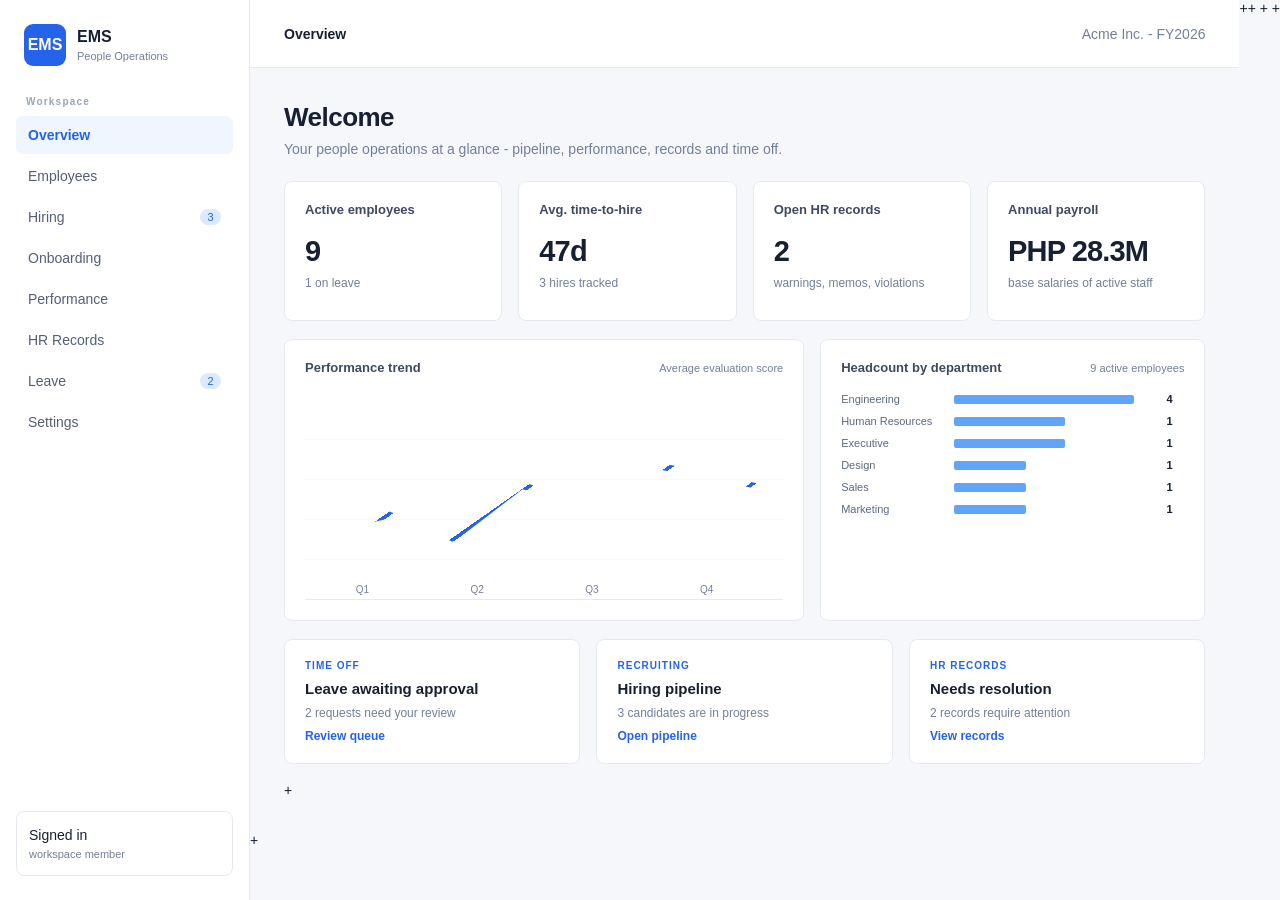
==== overview.html @ 2ca2470f "1ST COMMIT" ====
<!DOCTYPE html>
<html lang="en">
<head>
    <meta charset="UTF-8">
    <meta name="viewport" content="width=device-width, initial-scale=1.0">
    <meta http-equiv="refresh" content="0; url=overview.php">
    <title>Overview - EMS</title>
    <link rel="stylesheet" href="styles.css">
</head>
<body>
    <aside class="sidebar">
        <div class="logo"><span class="logo-icon">EMS</span><span><strong>EMS</strong><small>People Operations</small></span></div>
        <div class="sidebar-category">Workspace</div>
        <nav class="sidebar-menu" aria-label="Workspace navigation">
            <button class="nav-link active" data-view="overview">Overview</button>
            <button class="nav-link" data-view="employees">Employees</button>
            <button class="nav-link" data-view="hiring">Hiring <span class="badge">3</span></button>
            <button class="nav-link" data-view="onboarding">Onboarding</button>
            <button class="nav-link" data-view="performance">Performance</button>
            <button class="nav-link" data-view="records">HR Records</button>
            <button class="nav-link" data-view="leave">Leave <span class="badge">2</span></button>
            <button class="nav-link" data-view="settings">Settings</button>
        </nav>
        <div class="user-profile">Signed in<br><span>workspace member</span></div>
    </aside>

    <main class="main-content">
        <header class="header"><strong id="header-title">Overview</strong><span>Acme Inc. - FY2026</span></header>
        <div class="container">
            <section class="view active" id="view-overview" data-title="Overview">
                <div class="page-title"><div><h1>Welcome</h1><p class="page-subtitle">Your people operations at a glance - pipeline, performance, records and time off.</p></div></div>
                <div class="grid grid-4">
                    <div class="card stat-card"><div class="card-header">Active employees</div><strong class="stat-value">9</strong><span class="stat-desc">1 on leave</span></div>
                    <div class="card stat-card"><div class="card-header">Avg. time-to-hire</div><strong class="stat-value">47d</strong><span class="stat-desc">3 hires tracked</span></div>
                    <div class="card stat-card"><div class="card-header">Open HR records</div><strong class="stat-value">2</strong><span class="stat-desc">warnings, memos, violations</span></div>
                    <div class="card stat-card"><div class="card-header">Annual payroll</div><strong class="stat-value">PHP 28.3M</strong><span class="stat-desc">base salaries of active staff</span></div>
                </div>
                <div class="grid grid-2">
                    <div class="card"><div class="card-header">Performance trend <span class="muted">Average evaluation score</span></div><div class="line-chart" aria-label="Performance trend chart"><span class="chart-line"></span><i>Q1</i><i>Q2</i><i>Q3</i><i>Q4</i></div></div>
                    <div class="card"><div class="card-header">Headcount by department <span class="muted">9 active employees</span></div><div class="bars"><div><span>Engineering</span><b style="width:88%"></b><em>4</em></div><div><span>Human Resources</span><b style="width:54%"></b><em>1</em></div><div><span>Executive</span><b style="width:54%"></b><em>1</em></div><div><span>Design</span><b style="width:35%"></b><em>1</em></div><div><span>Sales</span><b style="width:35%"></b><em>1</em></div><div><span>Marketing</span><b style="width:35%"></b><em>1</em></div></div></div>
                </div>
                <div class="grid grid-3"><div class="card action-card"><span class="eyebrow">TIME OFF</span><strong>Leave awaiting approval</strong><span class="stat-desc">2 requests need your review</span><button class="text-button" data-view-target="leave">Review queue</button></div><div class="card action-card"><span class="eyebrow">RECRUITING</span><strong>Hiring pipeline</strong><span class="stat-desc">3 candidates are in progress</span><button class="text-button" data-view-target="hiring">Open pipeline</button></div><div class="card action-card"><span class="eyebrow">HR RECORDS</span><strong>Needs resolution</strong><span class="stat-desc">2 records require attention</span><button class="text-button" data-view-target="records">View records</button></div></div>
            </section>

            <section class="view" id="view-employees" data-title="Employees"><div class="page-title"><div><h1>Employees</h1><p class="page-subtitle">The full directory - profiles, roles, salaries and status.</p></div><button class="btn-primary" data-toast="Employee form opened">+ Add employee</button></div><div class="card table-card"><table><thead><tr><th>Employee</th><th>Role</th><th>Status</th><th>Base salary</th><th>Hired</th></tr></thead><tbody><tr><td><strong>Amara Chen</strong><small>amara.chen@acme.co</small></td><td>Chief Executive Officer<small>Executive</small></td><td><span class="status active-status">Active</span></td><td>PHP 8,400,000</td><td>Jan 14, 2019</td></tr><tr><td><strong>Devon Park</strong><small>devon.park@acme.co</small></td><td>Engineering Manager<small>Engineering</small></td><td><span class="status active-status">Active</span></td><td>PHP 4,800,000</td><td>Mar 2, 2020</td></tr><tr><td><strong>Liam Fitzgerald</strong><small>liam@acme.co</small></td><td>Software Engineer<small>Engineering</small></td><td><span class="status probation-status">Probation</span></td><td>PHP 2,400,000</td><td>Nov 4, 2024</td></tr></tbody></table></div></section>

            <section class="view" id="view-hiring" data-title="Hiring"><div class="page-title"><div><h1>Hiring</h1><p class="page-subtitle">Applicant tracking with a live pipeline.</p></div><button class="btn-primary" data-toast="Candidate form opened">+ Add candidate</button></div><div class="grid grid-3"><div class="card stat-card"><div class="card-header">Avg. time-to-hire</div><strong class="stat-value">47 days</strong><span class="stat-desc">3 completed hires</span></div><div class="card stat-card"><div class="card-header">Fastest hire</div><strong class="stat-value">42 days</strong><span class="stat-desc">application to hire date</span></div><div class="card stat-card"><div class="card-header">In pipeline</div><strong class="stat-value">3</strong><span class="stat-desc">actively being processed</span></div></div><div class="pipeline grid grid-4"><div class="stage"><div class="card-header">APPLIED <span>0</span></div><p class="empty">No candidates</p></div><div class="stage"><div class="card-header">SCREENING <span>1</span></div><div class="candidate"><strong>Marcus Webb</strong><small>Software Engineer</small><div><button class="small-button">Back</button><button class="small-button">Advance</button></div></div></div><div class="stage"><div class="card-header">INTERVIEWING <span>1</span></div><div class="candidate"><strong>Elena Marquez</strong><small>Product Designer</small><div><button class="small-button">Back</button><button class="small-button">Advance</button></div></div></div><div class="stage"><div class="card-header">OFFER <span>1</span></div><div class="candidate"><strong>Aisha Bello</strong><small>Marketing Lead</small><div><button class="small-button">Back</button><button class="small-button">Advance</button></div></div></div></div><div class="card table-card"><div class="card-header">Basic hiring tracker</div><table><thead><tr><th>Candidate</th><th>Role</th><th>Applied</th><th>Hired</th><th>Time to hire</th></tr></thead><tbody><tr><td>Grace Lin</td><td>Senior Software Engineer</td><td>Apr 20, 2026</td><td>Jun 1, 2026</td><td>42 days</td></tr></tbody></table></div></section>

            <section class="view" id="view-onboarding" data-title="Onboarding"><div class="page-title"><div><h1>Onboarding</h1><p class="page-subtitle">Every new hire gets a clear, trackable checklist.</p></div><button class="btn-primary" data-toast="Onboarding form opened">New onboarding</button></div><div class="grid grid-2"><div class="card onboarding-card"><div class="onboarding-top"><div><h2>Liam Fitzgerald</h2><span class="stat-desc">Started Nov 4, 2024 - Buddy: Yuki Tanaka</span></div><strong>62%<small>8/13 done</small></strong></div><div class="progress"><span style="width:62%"></span></div><div class="check-grid"><div><b>Orientation</b><label><input type="checkbox" checked> Day one orientation</label><label><input type="checkbox" checked> Meet the team</label></div><div><b>Requirements</b><label><input type="checkbox" checked> Signed contract</label><label><input type="checkbox"> Equipment issued</label></div><div><b>Training</b><label><input type="checkbox" checked> Security training</label><label><input type="checkbox"> Product training</label></div><div><b>Policies</b><label><input type="checkbox" checked> Handbook reviewed</label><label><input type="checkbox"> Code of conduct</label></div></div></div><div class="card onboarding-card"><div class="onboarding-top"><div><h2>Yuki Tanaka</h2><span class="stat-desc">Started Oct 21, 2024 - Buddy: Devon Park</span></div><strong>100%<small>13/13 done</small></strong></div><div class="progress"><span style="width:100%"></span></div><div class="check-grid"><div><b>Orientation</b><label><input type="checkbox" checked> Orientation complete</label><label><input type="checkbox" checked> Meet the team</label></div><div><b>Requirements</b><label><input type="checkbox" checked> Signed contract</label><label><input type="checkbox" checked> Equipment issued</label></div><div><b>Training</b><label><input type="checkbox" checked> Security training</label><label><input type="checkbox" checked> Product training</label></div><div><b>Policies</b><label><input type="checkbox" checked> Handbook reviewed</label><label><input type="checkbox" checked> Code of conduct</label></div></div></div></div></section>

            <section class="view" id="view-performance" data-title="Performance"><div class="page-title"><div><h1>Performance - KPI</h1><p class="page-subtitle">Evaluations and achievements, from draft to signed acknowledgment.</p></div><button class="btn-primary" data-toast="Evaluation form opened">+ New evaluation</button></div><div class="grid grid-3"><div class="card stat-card"><div class="card-header">Average score</div><strong class="stat-value">90</strong><span class="stat-desc">5 completed evaluations</span></div><div class="card stat-card"><div class="card-header">Awaiting acknowledgment</div><strong class="stat-value">2</strong><span class="stat-desc">completed, not yet signed</span></div><div class="card stat-card"><div class="card-header">Drafts in progress</div><strong class="stat-value">1</strong><span class="stat-desc">not yet finalized</span></div></div><div class="grid grid-2"><div class="card"><div class="card-header">Top performers</div><ul class="performers"><li><span><strong>Maya Okafor</strong><small>Design</small></span><b>95</b></li><li><span><strong>Devon Park</strong><small>Engineering</small></span><b>92</b></li></ul></div><div class="card"><div class="card-header">Score distribution</div><div class="distribution"><span style="height:42%"><i>70-79</i></span><span style="height:68%"><i>80-89</i></span><span style="height:92%"><i>90-100</i></span></div></div></div></section>

            <section class="view" id="view-records" data-title="HR Records"><div class="page-title"><div><h1>HR Records</h1><p class="page-subtitle">Memos, warnings, policy violations and commendations.</p></div><button class="btn-primary" data-toast="Record form opened">+ File record</button></div><div class="grid grid-3"><div class="card stat-card"><div class="card-header">Needs resolution</div><strong class="stat-value">2</strong></div><div class="card stat-card"><div class="card-header">Awaiting signature</div><strong class="stat-value">2</strong></div><div class="card stat-card"><div class="card-header">Commendations</div><strong class="stat-value">2</strong></div></div><div class="card record-list"><article><strong>Campaign of the quarter</strong><span class="status active-status">Commendation</span><small>Tom Becker - issued May 30, 2026</small><p>Spring relaunch campaign beat sign-up targets by 34%.</p></article><article><strong>Expense policy violation</strong><span class="status warning-status">Warning</span><small>Priya Nair - issued Jun 18, 2026</small><p>Client dinner submitted without itemized receipt.</p></article></div></section>

            <section class="view" id="view-leave" data-title="Leave"><div class="page-title"><div><h1>Leave Management</h1><p class="page-subtitle">Time-off requests, approval workflow and balance tracking.</p></div><button class="btn-primary" data-toast="Leave request form opened">+ New request</button></div><div class="grid grid-3"><div class="card stat-card"><div class="card-header">Pending requests</div><strong class="stat-value">2</strong></div><div class="card stat-card"><div class="card-header">Approved this year</div><strong class="stat-value">2</strong></div><div class="card stat-card"><div class="card-header">Employees tracked</div><strong class="stat-value">9</strong></div></div><h2 class="section-heading">Balances - 2026</h2><div class="grid grid-3"><div class="card balance-card"><h2>Amara Chen</h2><div class="balance-row"><span>Vacation <small>20 left</small></span><b style="width:92%"></b></div><div class="balance-row"><span>Sick <small>10 left</small></span><b style="width:84%"></b></div><div class="balance-row"><span>Personal <small>5 left</small></span><b style="width:70%"></b></div></div><div class="card balance-card"><h2>Devon Park</h2><div class="balance-row"><span>Vacation <small>16 left</small></span><b style="width:75%"></b></div><div class="balance-row"><span>Sick <small>8 left</small></span><b style="width:68%"></b></div><div class="balance-row"><span>Personal <small>4 left</small></span><b style="width:58%"></b></div></div><div class="card balance-card"><h2>Liam Fitzgerald</h2><div class="balance-row"><span>Vacation <small>12 left</small></span><b style="width:58%"></b></div><div class="balance-row"><span>Sick <small>10 left</small></span><b style="width:84%"></b></div><div class="balance-row"><span>Personal <small>5 left</small></span><b style="width:70%"></b></div></div></div><h2 class="section-heading">Approval queue</h2><div class="card table-card"><table><thead><tr><th>Employee</th><th>Type</th><th>Dates</th><th>Action</th></tr></thead><tbody><tr><td><strong>Sofia Reyes</strong></td><td>Vacation</td><td>Jul 8 - Jul 12</td><td><button class="small-button approve" data-toast="Request approved">Approve</button><button class="small-button reject" data-toast="Request rejected">Reject</button></td></tr><tr><td><strong>Yuki Tanaka</strong></td><td>Personal</td><td>Jul 18</td><td><button class="small-button approve" data-toast="Request approved">Approve</button><button class="small-button reject" data-toast="Request rejected">Reject</button></td></tr></tbody></table></div></section>

            <section class="view" id="view-settings" data-title="Settings"><div class="page-title"><div><h1>Settings</h1><p class="page-subtitle">Job titles, departments and base salary bands.</p></div><button class="btn-primary" data-toast="Job title form opened">+ New job title</button></div><div class="department"><h2><span class="department-icon">D</span> Design <small>1 role</small></h2><div class="grid grid-3"><div class="card role-card"><strong>Product Designer</strong><span class="level">Mid</span><p>Owns product design and UX</p><b>PHP 2,400,000</b></div></div></div><div class="department"><h2><span class="department-icon">E</span> Engineering <small>3 roles</small></h2><div class="grid grid-3"><div class="card role-card"><strong>Engineering Manager</strong><span class="level">Lead</span><p>Leads the engineering team and delivery</p><b>PHP 4,800,000</b></div><div class="card role-card"><strong>Senior Software Engineer</strong><span class="level">Senior</span><p>Builds reliable product systems</p><b>PHP 3,600,000</b></div><div class="card role-card"><strong>Software Engineer</strong><span class="level">Mid</span><p>Develops and maintains product features</p><b>PHP 2,400,000</b></div></div></div></section>
+        </div>
+    </main>
+    <div class="toast" role="status" aria-live="polite"></div>
+    <script src="script.js"></script>
+</body>
+</html>
---- styles.css ----
:root {
    --ink: #172033;
    --muted: #738098;
    --line: #e6eaf0;
    --surface: #ffffff;
    --canvas: #f5f7fb;
    --blue: #2563eb;
    --blue-dark: #1d4ed8;
    --blue-pale: #eff6ff;
    --green: #15803d;
    --amber: #b45309;
    font-family: "Trebuchet MS", "Segoe UI", sans-serif;
}

* { box-sizing: border-box; }
body { margin: 0; min-height: 100vh; display: flex; color: var(--ink); background: var(--canvas); font-size: 14px; }
button { font: inherit; }
.sidebar { width: 250px; flex: 0 0 250px; display: flex; flex-direction: column; padding: 24px 16px; background: var(--surface); border-right: 1px solid var(--line); }
.logo { display: flex; align-items: center; gap: 11px; padding: 0 8px 30px; font-size: 16px; line-height: 1.1; }
.logo strong, .logo small { display: block; }
.logo small { margin-top: 5px; color: var(--muted); font-size: 11px; font-weight: 400; }
.logo-icon { display: grid; place-items: center; width: 42px; height: 42px; color: #fff; background: var(--blue); border-radius: 9px; font-weight: 800; }
.sidebar-category { margin: 0 10px 9px; color: #9aa5b5; font-size: 10px; font-weight: 700; letter-spacing: .12em; }
.sidebar-menu { display: grid; gap: 3px; }
.nav-link { width: 100%; display: flex; align-items: center; justify-content: space-between; padding: 11px 12px; color: #536078; background: transparent; border: 0; border-radius: 7px; text-align: left; cursor: pointer; }
.nav-link:hover { background: #f8fafc; color: var(--ink); }
.nav-link.active { color: var(--blue); background: var(--blue-pale); font-weight: 700; }
.badge { min-width: 21px; padding: 2px 6px; color: var(--blue); background: #dbeafe; border-radius: 10px; font-size: 11px; text-align: center; }
.user-profile { margin-top: auto; padding: 13px 12px; color: var(--ink); border: 1px solid var(--line); border-radius: 8px; line-height: 1.5; }
.user-profile span, small, .muted { display: block; color: var(--muted); font-size: 11px; font-weight: 400; }
.main-content { min-width: 0; flex: 1; overflow-y: auto; }
.header { display: flex; justify-content: space-between; align-items: center; min-height: 68px; padding: 0 34px; color: var(--muted); background: var(--surface); border-bottom: 1px solid var(--line); }
.header strong { color: var(--ink); font-size: 14px; }
.container { width: min(1240px, 100%); margin: 0 auto; padding: 34px; }
.view { display: none; animation: appear .22s ease-out; }
.view.active { display: block; }
@keyframes appear { from { opacity: 0; transform: translateY(4px); } to { opacity: 1; transform: translateY(0); } }
.page-title { display: flex; justify-content: space-between; align-items: flex-start; gap: 20px; margin-bottom: 24px; }
h1 { margin: 0; font-size: 26px; letter-spacing: -.02em; }
h2 { margin: 0; font-size: 16px; }
.page-subtitle { margin: 8px 0 0; color: var(--muted); }
.grid { display: grid; gap: 16px; margin-bottom: 18px; }
.grid-2 { grid-template-columns: 1.35fr 1fr; }
.grid-3 { grid-template-columns: repeat(3, 1fr); }
.grid-4 { grid-template-columns: repeat(4, 1fr); }
.card, .stage { padding: 20px; background: var(--surface); border: 1px solid var(--line); border-radius: 8px; }
.card-header { display: flex; justify-content: space-between; align-items: baseline; gap: 12px; margin-bottom: 18px; color: #3d4a61; font-size: 13px; font-weight: 700; }
.stat-card { min-height: 140px; }
.stat-value { display: block; margin-bottom: 6px; color: var(--ink); font-size: 29px; letter-spacing: -.03em; }
.stat-desc { color: var(--muted); font-size: 12px; }
.btn-primary { padding: 10px 15px; color: white; background: var(--blue); border: 0; border-radius: 6px; cursor: pointer; font-weight: 700; white-space: nowrap; }
.btn-primary:hover { background: var(--blue-dark); }
.text-button { align-self: flex-start; padding: 0; color: var(--blue); background: transparent; border: 0; cursor: pointer; font-size: 12px; font-weight: 700; }
.action-card { display: flex; flex-direction: column; align-items: flex-start; gap: 9px; }
.action-card strong { font-size: 15px; }
.eyebrow { color: var(--blue); font-size: 10px; font-weight: 800; letter-spacing: .1em; }
.line-chart { position: relative; height: 200px; margin-top: 25px; overflow: hidden; border-bottom: 1px solid var(--line); background: repeating-linear-gradient(to bottom, transparent 0, transparent 39px, #eef2f7 40px); }
.chart-line { position: absolute; inset: 35px 5% 25px; background: linear-gradient(145deg, transparent 0 12%, var(--blue) 12% 13%, transparent 13% 27%, var(--blue) 27% 28%, transparent 28% 43%, var(--blue) 43% 44%, transparent 44% 61%, var(--blue) 61% 62%, transparent 62% 78%, var(--blue) 78% 79%, transparent 79%); clip-path: polygon(0 65%, 14% 55%, 29% 72%, 45% 34%, 61% 48%, 77% 20%, 100% 35%, 100% 39%, 77% 25%, 61% 53%, 45% 39%, 29% 77%, 14% 60%, 0 70%); }
.line-chart i { position: relative; top: 180px; display: inline-block; width: 24%; color: var(--muted); font-size: 10px; font-style: normal; text-align: center; }
.bars { display: grid; gap: 10px; }
.bars > div { display: grid; grid-template-columns: 105px 1fr 18px; align-items: center; gap: 8px; color: #5d6a80; font-size: 11px; }
.bars b { height: 9px; background: #60a5fa; border-radius: 2px; }
.bars em { color: var(--ink); font-style: normal; font-weight: 700; }
.text-button:focus-visible, .btn-primary:focus-visible, .nav-link:focus-visible, .small-button:focus-visible { outline: 3px solid #bfdbfe; outline-offset: 2px; }
table { width: 100%; border-collapse: collapse; }
th, td { padding: 14px 12px; border-bottom: 1px solid var(--line); text-align: left; white-space: nowrap; }
th { color: var(--muted); font-size: 11px; font-weight: 700; text-transform: uppercase; letter-spacing: .04em; }
td small { margin-top: 4px; }
.table-card { overflow-x: auto; }
.status, .level { display: inline-block; padding: 4px 8px; border-radius: 4px; font-size: 11px; font-weight: 700; }
.active-status { color: var(--green); background: #dcfce7; }
.probation-status, .warning-status { color: var(--amber); background: #fef3c7; }
.pipeline { align-items: stretch; }
.stage { min-height: 218px; background: #fbfcfe; }
.stage .card-header { margin-bottom: 14px; color: #68758a; font-size: 11px; }
.stage .card-header span { color: var(--ink); }
.empty { margin: 65px 0 0; color: #a0aabd; text-align: center; }
.candidate { padding: 13px; background: white; border: 1px solid var(--line); border-radius: 6px; }
.candidate strong, .candidate small { display: block; }
.candidate small { margin: 5px 0 18px; }
.candidate div { display: flex; justify-content: space-between; gap: 5px; }
.small-button { padding: 6px 9px; color: #4d5a70; background: #fff; border: 1px solid #d8dee8; border-radius: 4px; cursor: pointer; font-size: 11px; }
.small-button:hover { border-color: var(--blue); color: var(--blue); }
.approve { color: var(--green); }
.reject { color: var(--amber); }
.onboarding-top { display: flex; justify-content: space-between; gap: 15px; }
.onboarding-top strong { color: var(--blue); font-size: 22px; text-align: right; }
.onboarding-top strong small { margin-top: 4px; }
.progress { height: 8px; margin: 20px 0; background: #e9eef5; border-radius: 5px; overflow: hidden; }
.progress span { display: block; height: 100%; background: var(--blue); border-radius: inherit; }
.check-grid { display: grid; grid-template-columns: 1fr 1fr; gap: 14px; }
.check-grid > div { display: grid; gap: 7px; padding: 12px; border: 1px solid var(--line); border-radius: 6px; }
.check-grid b { font-size: 12px; }
.check-grid label { color: var(--muted); font-size: 11px; }
.check-grid input { accent-color: var(--blue); }
.performers { padding: 0; list-style: none; }
.performers li { display: flex; justify-content: space-between; padding: 13px 0; border-bottom: 1px solid var(--line); }
.performers li b { color: var(--green); font-size: 20px; }
.distribution { display: flex; align-items: end; justify-content: space-around; height: 180px; padding: 20px 12px 0; border-bottom: 1px solid var(--line); }
.distribution span { position: relative; display: block; width: 22%; background: #60a5fa; border-radius: 4px 4px 0 0; }
.distribution i { position: absolute; top: calc(100% + 9px); width: 100%; color: var(--muted); font-size: 10px; font-style: normal; text-align: center; }
.record-list { padding: 0; }
.record-list article { padding: 20px; border-bottom: 1px solid var(--line); }
.record-list article:last-child { border-bottom: 0; }
.record-list article > strong, .record-list article > .status { margin-right: 9px; }
.record-list article small { margin-top: 8px; }
.record-list p { margin: 10px 0 0; color: #526078; }
.section-heading { margin: 25px 0 12px; font-size: 15px; }
.balance-card h2 { margin-bottom: 19px; font-size: 15px; }
.balance-row { margin: 14px 0; }
.balance-row span { display: flex; justify-content: space-between; margin-bottom: 6px; color: #526078; font-size: 12px; }
.balance-row b { display: block; height: 7px; background: var(--blue); border-radius: 5px; }
.department { margin-bottom: 27px; }
.department > h2 { display: flex; align-items: center; gap: 9px; margin-bottom: 12px; }
.department > h2 small { display: inline; }
.department-icon { display: grid; place-items: center; width: 25px; height: 25px; color: var(--blue); background: #dbeafe; border-radius: 5px; font-size: 12px; }
.role-card { position: relative; min-height: 135px; }
.role-card strong { display: block; padding-right: 55px; }
.role-card .level { position: absolute; top: 18px; right: 18px; color: #526078; background: #f1f5f9; }
.role-card p { margin: 10px 0 18px; color: var(--muted); font-size: 12px; }
.role-card > b { font-size: 13px; }
.toast { position: fixed; right: 24px; bottom: 24px; padding: 12px 16px; color: #fff; background: #172033; border-radius: 6px; opacity: 0; transform: translateY(10px); transition: .2s ease; pointer-events: none; }
.toast.show { opacity: 1; transform: translateY(0); }
body.overview-dashboard { color: #172033; background: #f5f6f8; }
body.overview-dashboard .sidebar { position: sticky; top: 0; width: 282px; height: 100vh; flex-basis: 282px; padding: 18px 9px 16px; }
body.overview-dashboard .logo { gap: 11px; padding: 0 8px 28px; color: var(--ink); text-decoration: none; }
body.overview-dashboard .logo-icon { width: 38px; height: 38px; border-radius: 11px; box-shadow: 0 2px 5px #17203320; }
body.overview-dashboard .logo-icon svg { width: 21px; height: 21px; }
body.overview-dashboard .sidebar-category { margin: 0 10px 10px; color: #738098; font-size: 12px; font-weight: 400; letter-spacing: 0; }
body.overview-dashboard .sidebar-menu { gap: 3px; }
body.overview-dashboard .nav-link { min-height: 37px; justify-content: flex-start; gap: 10px; padding: 8px 10px; color: #243044; text-decoration: none; font-weight: 400; }
body.overview-dashboard .nav-link > svg { width: 18px; height: 18px; flex: 0 0 18px; }
body.overview-dashboard .nav-link > span:nth-of-type(1) { flex: 1; }
body.overview-dashboard .nav-link.active { color: #3f4ee8; background: #eceeff; }
body.overview-dashboard .nav-link:hover { background: #f1f3f8; }
body.overview-dashboard .badge { background: #e7e9ff; }
body.overview-dashboard .sidebar-bottom { margin-top: auto; }
body.overview-dashboard .user-profile { padding: 10px 11px; background: #f7f8fa; font-size: 13px; }
body.overview-dashboard .user-profile strong { font-weight: 500; }
body.overview-dashboard .user-profile span { font-size: 12px; }
body.overview-dashboard .sign-out { display: flex; align-items: center; gap: 9px; padding: 23px 3px 0; color: #596579; text-decoration: none; }
body.overview-dashboard .sign-out svg { width: 17px; height: 17px; }
body.overview-dashboard .main-content { overflow-y: auto; }
body.overview-dashboard .header { position: sticky; top: 0; z-index: 2; min-height: 53px; padding: 0 20px; background: #ffffffed; }
body.overview-dashboard .header-section { display: flex; align-items: center; gap: 12px; color: #6f7889; font-weight: 600; }
body.overview-dashboard .header-section svg { width: 17px; height: 17px; color: #303846; }
body.overview-dashboard .company-period { padding: 5px 12px; color: #758093; background: #f1f3f6; border-radius: 16px; font-size: 12px; }
body.overview-dashboard .dashboard-container { width: min(1280px, 100%); padding: 24px 34px 36px; }
.welcome-block { display: flex; align-items: center; gap: 13px; margin-bottom: 24px; }
.welcome-icon, .stat-icon, .action-icon { display: grid; place-items: center; flex: 0 0 auto; color: #5360f3; background: #edeefe; border-radius: 13px; }
.welcome-icon { width: 45px; height: 45px; }
.welcome-icon svg { width: 23px; height: 23px; }
.welcome-block h1 { font-size: 25px; letter-spacing: 0; }
.welcome-block .page-subtitle { margin-top: 6px; font-size: 14px; }
.dashboard-stats { gap: 16px; margin-bottom: 18px; }
.dashboard-stat { display: flex; align-items: flex-start; justify-content: space-between; min-height: 114px; padding: 18px; box-shadow: 0 1px 3px #17203314; }
.dashboard-stat .card-header { margin: 0 0 7px; color: #596579; font-size: 12px; font-weight: 500; }
.dashboard-stat .stat-value { margin: 0 0 4px; font-size: 27px; letter-spacing: 0; }
.dashboard-stat .stat-desc { font-size: 12px; }
.stat-icon { width: 40px; height: 40px; border-radius: 12px; }
.stat-icon svg { width: 20px; height: 20px; }
.stat-icon.violet, .avatar.violet, .pill.violet { color: #5557eb; background: #eeedff; }
.stat-icon.cyan { color: #009fe3; background: #e4f7ff; }
.stat-icon.rose, .avatar.rose, .pill.rose { color: #f33969; background: #ffe9ef; }
.stat-icon.mint, .pill.mint { color: #009b83; background: #e1f8f1; }
.avatar.amber, .pill.amber { color: #d87512; background: #fff0dc; }
.dashboard-charts { grid-template-columns: minmax(0, 1.45fr) minmax(310px, 1fr); gap: 16px; margin-bottom: 18px; }
.chart-card { min-height: 370px; padding: 26px 26px 20px; box-shadow: 0 1px 3px #17203314; }
.section-title h2 { color: #172033; font-size: 15px; font-weight: 600; }
.section-title p { margin: 9px 0 0; color: #738098; font-size: 12px; }
.performance-chart { display: grid; grid-template-columns: 34px minmax(0, 1fr); height: 245px; margin-top: 27px; }
.chart-y-labels { display: flex; flex-direction: column; justify-content: space-between; padding: 0 7px 23px 0; color: #7d8798; font-size: 11px; text-align: right; }
.chart-plot { position: relative; min-width: 0; margin-bottom: 23px; }
.chart-gridlines { position: absolute; inset: 0; display: flex; flex-direction: column; justify-content: space-between; }
.chart-gridlines i { display: block; width: 100%; border-top: 1px dashed #e7eaf0; }
.chart-plot svg { position: absolute; inset: 0; width: 100%; height: 100%; overflow: visible; }
.chart-area { fill: #4f56e51c; }
.chart-stroke { fill: none; stroke: #5357f2; stroke-width: 2; vector-effect: non-scaling-stroke; }
.chart-x-labels { position: absolute; top: calc(100% + 10px); right: 0; left: 0; display: flex; justify-content: space-between; color: #738098; font-size: 11px; }
.department-card { padding-right: 27px; }
.department-bars { display: grid; gap: 17px; margin-top: 38px; }
.department-row { display: grid; grid-template-columns: 105px minmax(0, 1fr) 12px; align-items: center; gap: 8px; color: #738098; font-size: 11px; }
.department-row > span { text-align: right; }
.department-row b { color: #536078; font-size: 11px; font-weight: 500; }
.bar-track { height: 18px; overflow: hidden; background: transparent; }
.bar-track i { display: block; height: 100%; min-width: 22%; background: #00b3a4; border-radius: 0 4px 4px 0; }
.dashboard-panels { gap: 16px; margin-bottom: 18px; }
.dashboard-panel { min-height: 278px; padding: 22px 21px; box-shadow: 0 1px 3px #17203314; }
.panel-heading { display: flex; align-items: center; justify-content: space-between; gap: 8px; margin-bottom: 25px; }
.panel-heading h2 { display: flex; align-items: center; gap: 9px; min-width: 0; font-size: 14px; font-weight: 600; white-space: nowrap; }
.panel-heading > a { flex: 0 0 auto; color: #738098; font-size: 12px; text-decoration: none; }
.panel-heading > a:hover { color: #4854e7; }
.panel-symbol { display: inline-grid; place-items: center; width: 18px; height: 18px; }
.panel-symbol svg { width: 17px; height: 17px; }
.panel-symbol.amber { color: #f49a00; }
.panel-symbol.indigo { color: #6d5cff; }
.panel-symbol.rose { color: #f33969; }
.person-list, .record-list, .pipeline-list { display: grid; gap: 13px; }
.person-row, .record-row { display: flex; align-items: center; gap: 11px; min-width: 0; }
.avatar { display: grid; place-items: center; width: 39px; height: 39px; flex: 0 0 39px; border-radius: 50%; font-size: 11px; font-weight: 600; }
.avatar.rose { color: #ca3770; background: #ffe5f0; }
.avatar.violet { color: #6258d9; background: #e9e7ff; }
.avatar.amber { color: #d87512; background: #fff0dc; }
.person-copy { display: block; flex: 1; min-width: 0; }
.person-copy strong { display: block; overflow: hidden; font-size: 13px; font-weight: 500; text-overflow: ellipsis; white-space: nowrap; }
.person-copy small { overflow: hidden; margin-top: 4px; font-size: 11px; text-overflow: ellipsis; white-space: nowrap; }
.pill { display: inline-flex; align-items: center; flex: 0 0 auto; padding: 4px 8px; border: 1px solid currentColor; border-radius: 14px; font-size: 11px; line-height: 1; white-space: nowrap; }
.pill.slate { color: #69758b; background: #f1f3f6; border-color: #d7dce4; }
.pipeline-list { gap: 12px; }
.pipeline-stage { display: grid; gap: 5px; }
.pipeline-label { display: flex; align-items: center; justify-content: space-between; color: #738098; font-size: 11px; }
.pipeline-track { height: 7px; overflow: hidden; background: #e6e6fb; border-radius: 5px; }
.pipeline-track i { display: block; height: 100%; background: #4f50e9; border-radius: inherit; }
.pipeline-track i.slate { background: #cfd4df; }
.pipeline-track i.mint { background: #00ae9d; }
.panel-note { margin: 15px 0 0; color: #738098; font-size: 12px; }
.record-list { gap: 12px; }
.record-row { gap: 9px; }
.record-row .avatar { width: 39px; height: 39px; }
.onboarding-progress { margin-top: 14px; padding: 12px; background: #f7f8fa; border-radius: 8px; }
.onboarding-progress > div:first-child { display: flex; align-items: center; justify-content: space-between; gap: 8px; font-size: 12px; }
.progress-label { display: flex; align-items: center; gap: 6px; }
.progress-label svg { width: 15px; height: 15px; color: #6261f1; }
.onboarding-progress .progress { height: 7px; margin: 8px 0 0; background: #d8dbf3; }
.onboarding-progress .progress span { background: #4d50e8; }
.dashboard-actions { gap: 16px; margin: 0; }
.quick-action { display: flex; align-items: center; gap: 12px; min-width: 0; padding: 14px 16px; color: inherit; text-decoration: none; box-shadow: 0 1px 3px #17203314; }
.quick-action:hover { border-color: #c8cdf9; }
.action-icon { width: 40px; height: 40px; border-radius: 12px; }
.action-icon svg, .action-arrow svg { width: 19px; height: 19px; }
.action-copy { display: block; flex: 1; min-width: 0; }
.action-copy strong { display: block; overflow: hidden; font-size: 13px; font-weight: 600; text-overflow: ellipsis; white-space: nowrap; }
.action-copy small { overflow: hidden; margin-top: 3px; text-overflow: ellipsis; white-space: nowrap; }
.action-arrow { color: #738098; }
@media (max-width: 1050px) {
    body.overview-dashboard .sidebar { width: 230px; flex-basis: 230px; }
    body.overview-dashboard .dashboard-container { padding-right: 22px; padding-left: 22px; }
    .dashboard-charts { grid-template-columns: minmax(0, 1fr); }
}
@media (max-width: 680px) {
    body.overview-dashboard { display: block; }
    body.overview-dashboard .sidebar { position: static; width: 100%; height: auto; padding: 12px; }
    body.overview-dashboard .logo { padding: 0 5px 12px; }
    body.overview-dashboard .sidebar-category, body.overview-dashboard .user-profile, body.overview-dashboard .sign-out { display: none; }
    body.overview-dashboard .sidebar-menu { display: flex; gap: 4px; overflow-x: auto; padding-bottom: 2px; }
    body.overview-dashboard .nav-link { flex: 0 0 auto; min-height: 37px; }
    body.overview-dashboard .nav-link .badge { display: none; }
    body.overview-dashboard .header { min-height: 48px; padding: 0 14px; }
    body.overview-dashboard .dashboard-container { padding: 20px 14px 28px; }
    .welcome-block { align-items: flex-start; margin-bottom: 18px; }
    .welcome-block .page-subtitle { max-width: 460px; line-height: 1.5; }
    .dashboard-stats, .dashboard-panels, .dashboard-actions { grid-template-columns: 1fr; }
    .dashboard-stat { min-height: 104px; }
    .chart-card { min-height: 340px; padding: 20px 16px; }
    .department-card { min-height: 350px; }
    .department-row { grid-template-columns: 96px minmax(0, 1fr) 12px; }
    .dashboard-panel { min-height: 220px; }
    .resolution-panel { min-height: 270px; }
}
@media (max-width: 1000px) { .grid-4 { grid-template-columns: repeat(2, 1fr); } .grid-2 { grid-template-columns: 1fr; } }
@media (max-width: 680px) { body { display: block; } .sidebar { width: 100%; padding: 14px; border-right: 0; border-bottom: 1px solid var(--line); } .logo { padding: 0 5px 15px; } .sidebar-category, .user-profile { display: none; } .sidebar-menu { grid-template-columns: repeat(2, 1fr); } .nav-link { padding: 9px 10px; } .header { min-height: 55px; padding: 0 16px; font-size: 12px; } .container { padding: 22px 14px; } .page-title { flex-direction: column; } .grid-3, .grid-4 { grid-template-columns: 1fr; } .check-grid { grid-template-columns: 1fr; } .bars > div { grid-template-columns: 96px 1fr 18px; } .table-card { margin-left: -1px; margin-right: -1px; } }
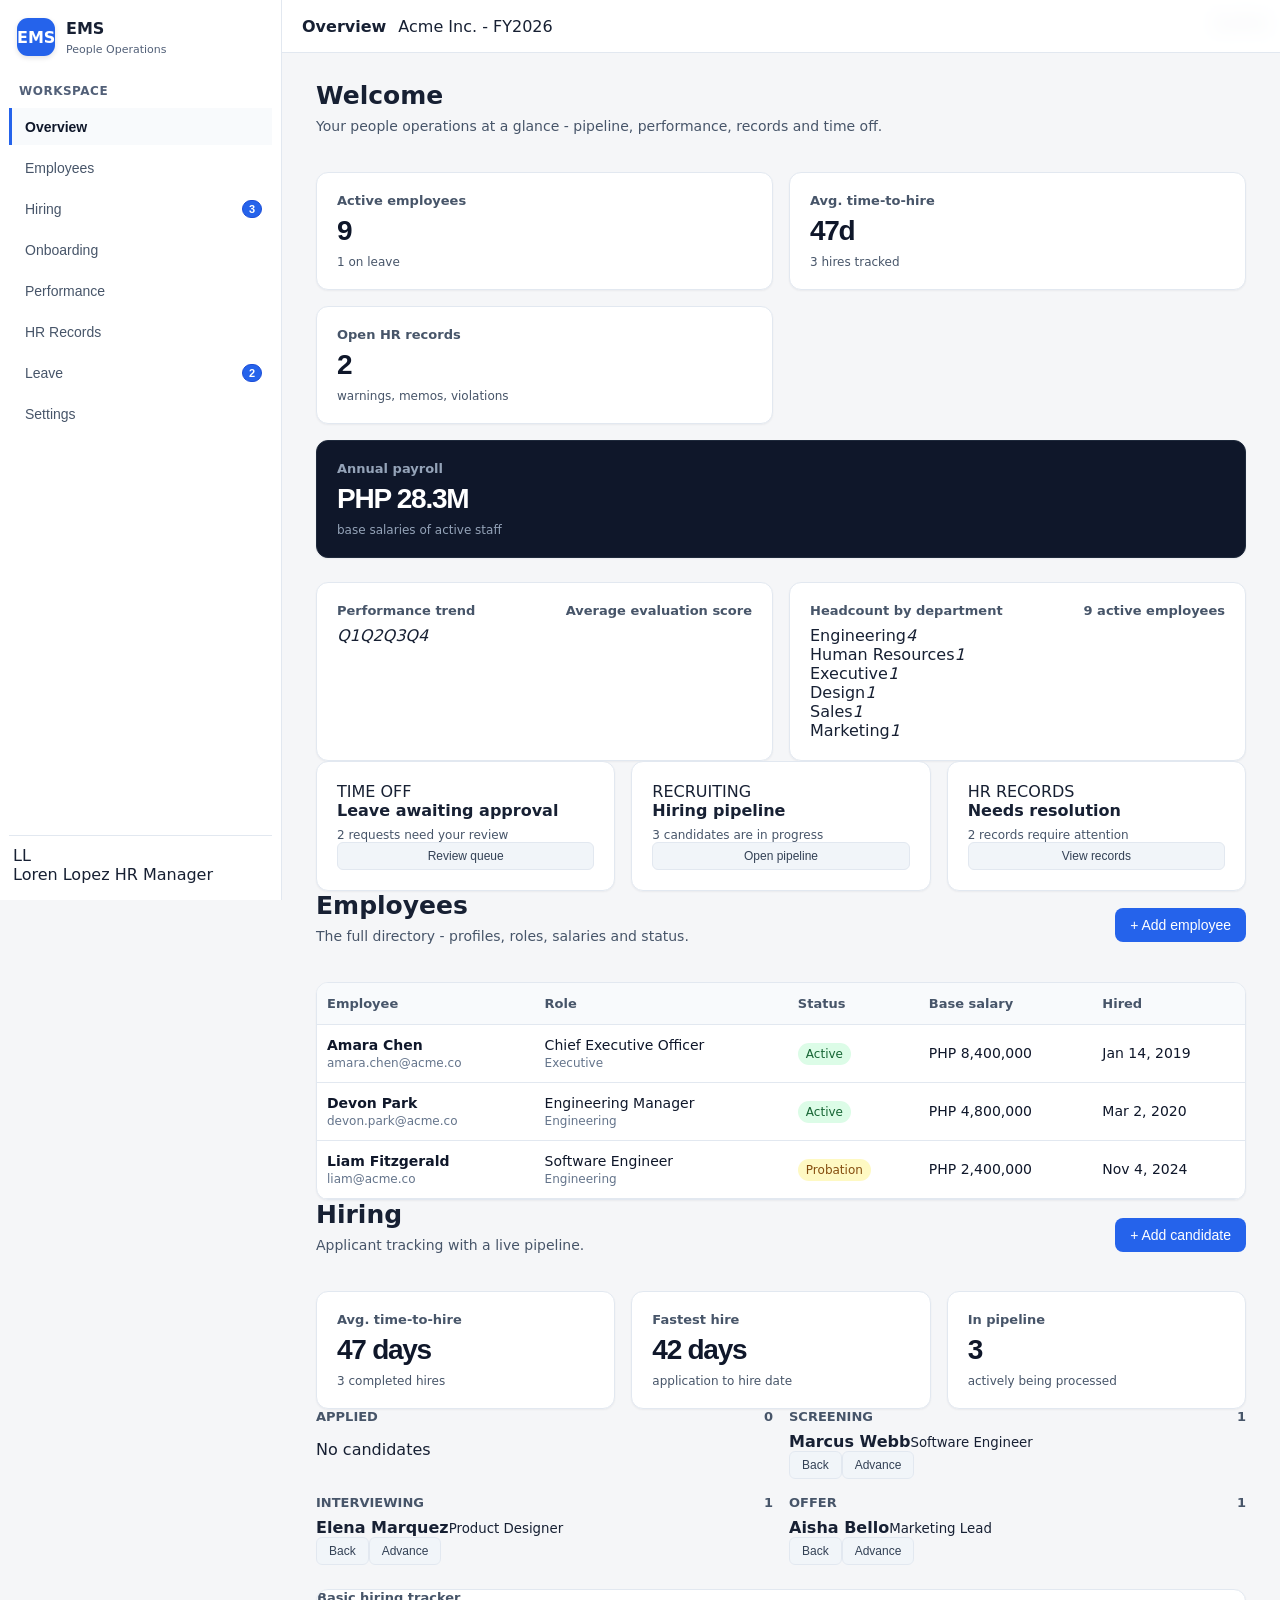
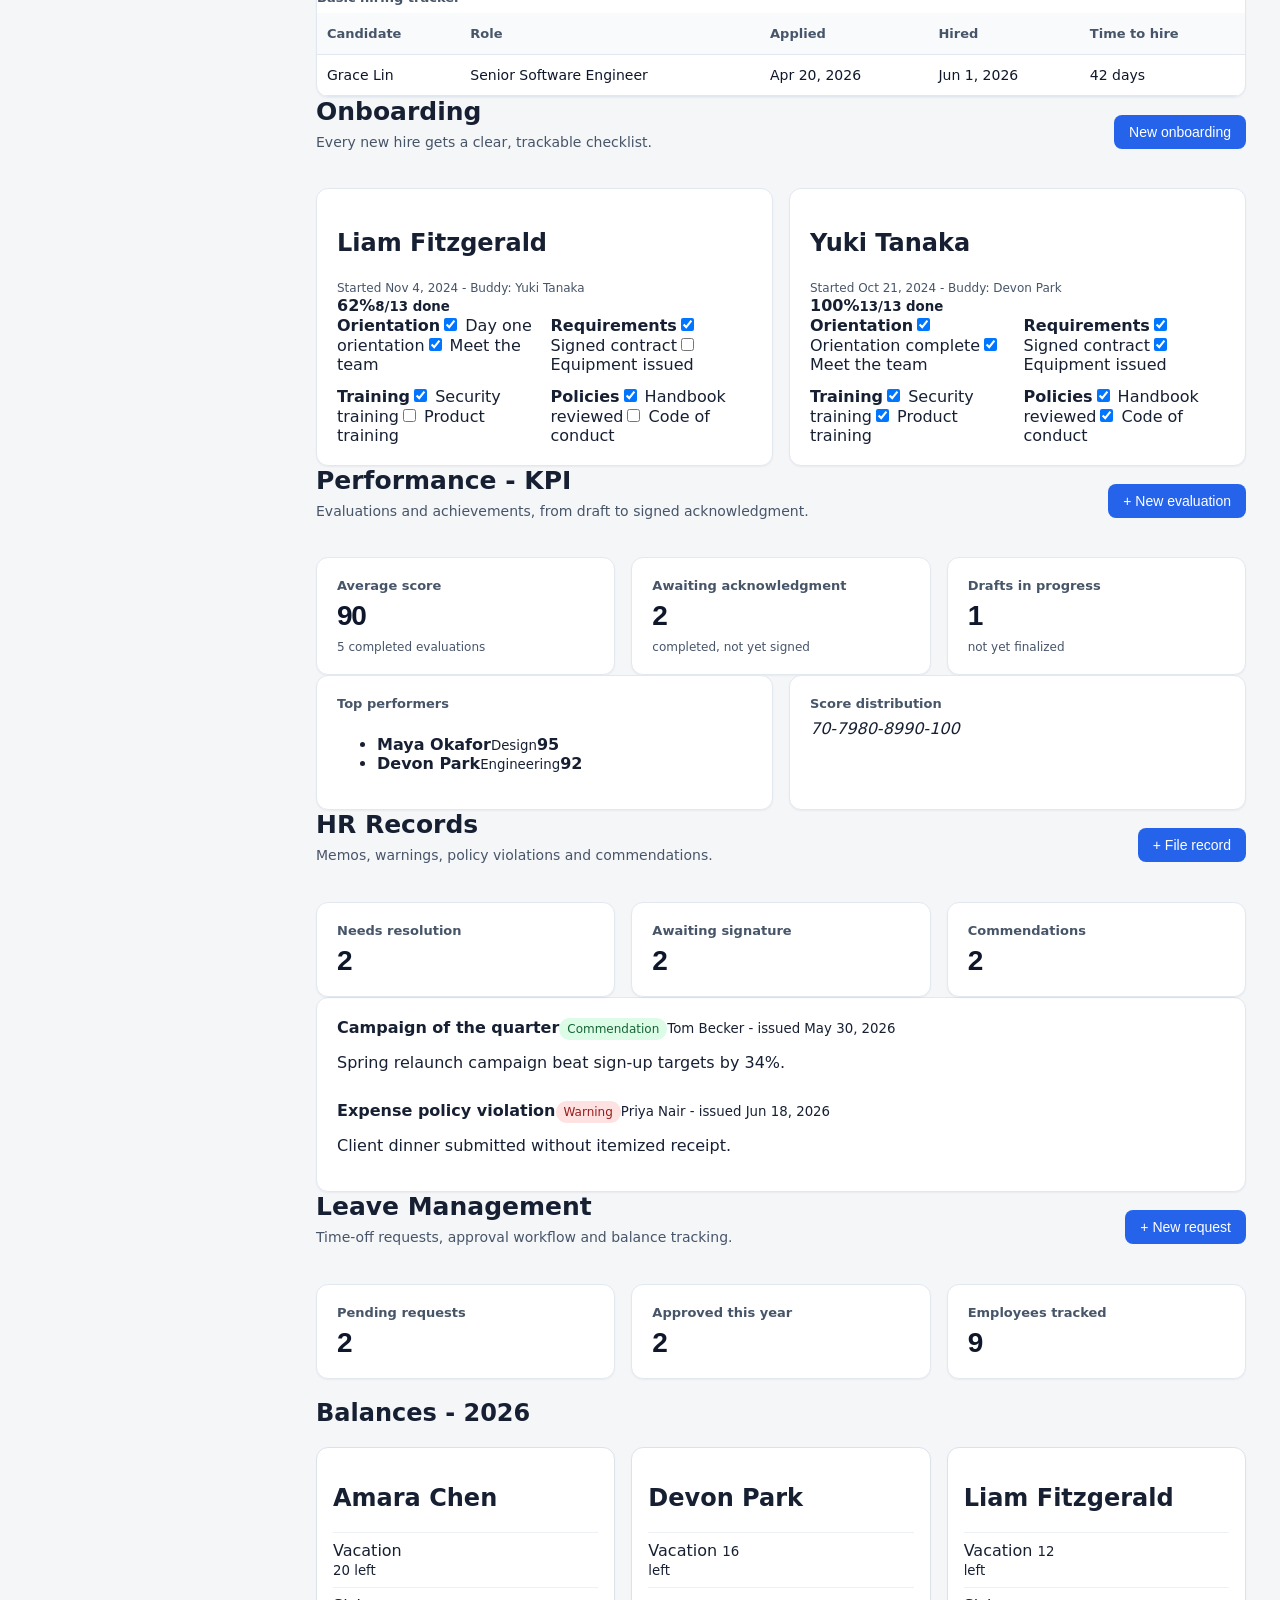
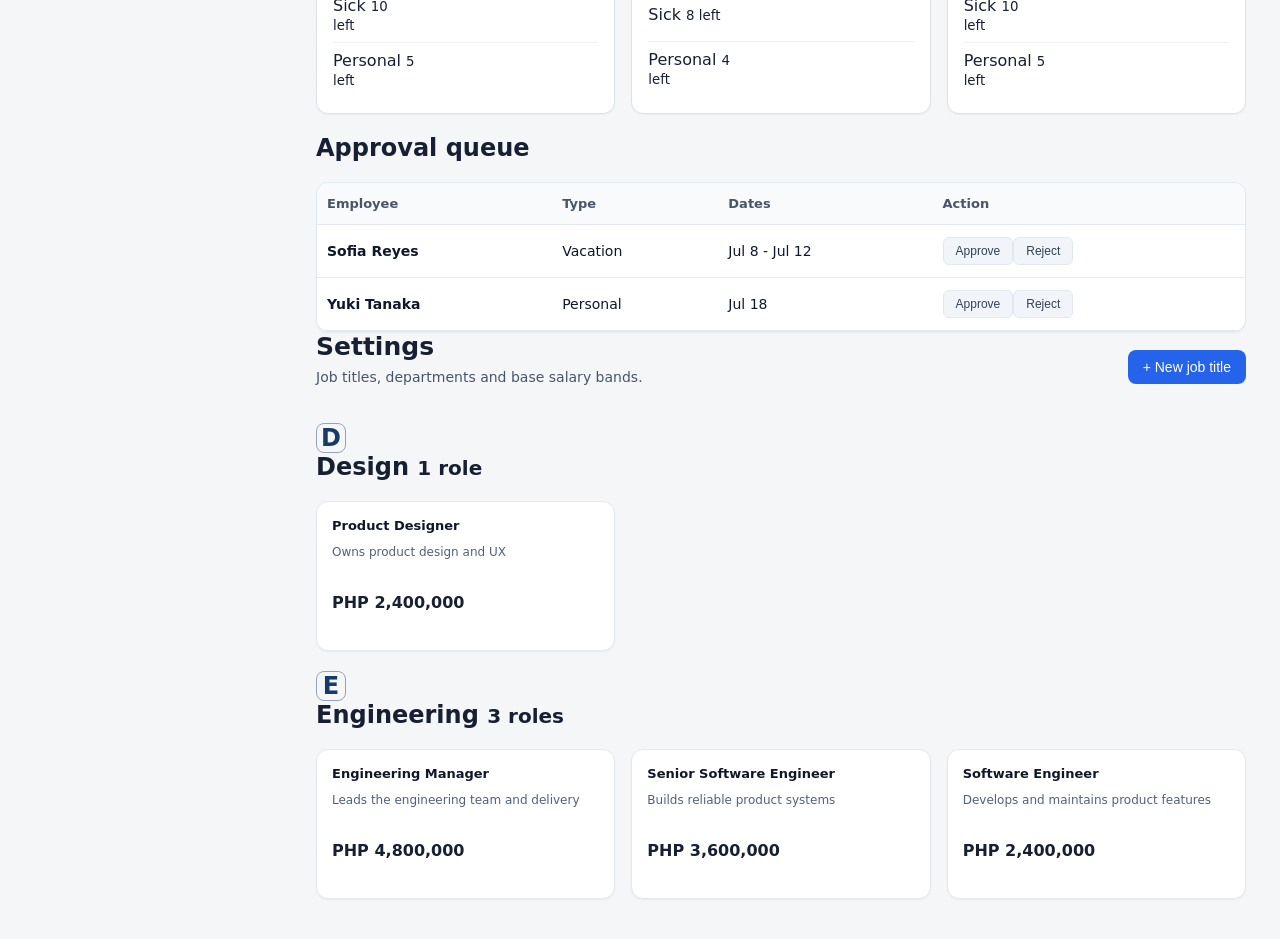
==== commit 9a691e6c: "updated UI" ====
--- a/overview.html
+++ b/overview.html
@@ -5,9 +5,10 @@
     <meta name="viewport" content="width=device-width, initial-scale=1.0">
     <meta http-equiv="refresh" content="0; url=overview.php">
     <title>Overview - EMS</title>
-    <link rel="stylesheet" href="styles.css">
+    <!-- Updated to point to dashboard.css -->
+    <link rel="stylesheet" href="dashboard.css">
 </head>
-<body>
+<body class="module-dashboard">
     <aside class="sidebar">
         <div class="logo"><span class="logo-icon">EMS</span><span><strong>EMS</strong><small>People Operations</small></span></div>
         <div class="sidebar-category">Workspace</div>
@@ -21,19 +22,31 @@
             <button class="nav-link" data-view="leave">Leave <span class="badge">2</span></button>
             <button class="nav-link" data-view="settings">Settings</button>
         </nav>
-        <div class="user-profile">Signed in<br><span>workspace member</span></div>
+        <div class="sidebar-bottom">
+            <div class="user-profile-row">
+                <div class="avatar">LL</div>
+                <div class="user-info">
+                    <span class="user-name">Loren Lopez</span>
+                    <span class="user-role">HR Manager</span>
+                </div>
+            </div>
+            <a href="#" class="sign-out">
+                <svg viewBox="0 0 24 24" fill="none" stroke="currentColor" stroke-width="2" stroke-linecap="round" stroke-linejoin="round"><path d="M9 21H5a2 2 0 0 1-2-2V5a2 2 0 0 1 2-2h4"></path><polyline points="16 17 21 12 16 7"></polyline><line x1="21" y1="12" x2="9" y2="12"></line></svg>
+                Sign out
+            </a>
+        </div>
     </aside>
 
     <main class="main-content">
         <header class="header"><strong id="header-title">Overview</strong><span>Acme Inc. - FY2026</span></header>
-        <div class="container">
+        <div class="module-container">
             <section class="view active" id="view-overview" data-title="Overview">
-                <div class="page-title"><div><h1>Welcome</h1><p class="page-subtitle">Your people operations at a glance - pipeline, performance, records and time off.</p></div></div>
-                <div class="grid grid-4">
+                <div class="module-intro"><div><h1>Welcome</h1><p class="page-subtitle">Your people operations at a glance - pipeline, performance, records and time off.</p></div></div>
+                <div class="grid metrics-grid">
                     <div class="card stat-card"><div class="card-header">Active employees</div><strong class="stat-value">9</strong><span class="stat-desc">1 on leave</span></div>
                     <div class="card stat-card"><div class="card-header">Avg. time-to-hire</div><strong class="stat-value">47d</strong><span class="stat-desc">3 hires tracked</span></div>
                     <div class="card stat-card"><div class="card-header">Open HR records</div><strong class="stat-value">2</strong><span class="stat-desc">warnings, memos, violations</span></div>
-                    <div class="card stat-card"><div class="card-header">Annual payroll</div><strong class="stat-value">PHP 28.3M</strong><span class="stat-desc">base salaries of active staff</span></div>
+                    <div class="card stat-card card-featured"><div class="card-header">Annual payroll</div><strong class="stat-value">PHP 28.3M</strong><span class="stat-desc">base salaries of active staff</span></div>
                 </div>
                 <div class="grid grid-2">
                     <div class="card"><div class="card-header">Performance trend <span class="muted">Average evaluation score</span></div><div class="line-chart" aria-label="Performance trend chart"><span class="chart-line"></span><i>Q1</i><i>Q2</i><i>Q3</i><i>Q4</i></div></div>
@@ -42,22 +55,22 @@
                 <div class="grid grid-3"><div class="card action-card"><span class="eyebrow">TIME OFF</span><strong>Leave awaiting approval</strong><span class="stat-desc">2 requests need your review</span><button class="text-button" data-view-target="leave">Review queue</button></div><div class="card action-card"><span class="eyebrow">RECRUITING</span><strong>Hiring pipeline</strong><span class="stat-desc">3 candidates are in progress</span><button class="text-button" data-view-target="hiring">Open pipeline</button></div><div class="card action-card"><span class="eyebrow">HR RECORDS</span><strong>Needs resolution</strong><span class="stat-desc">2 records require attention</span><button class="text-button" data-view-target="records">View records</button></div></div>
             </section>
 
-            <section class="view" id="view-employees" data-title="Employees"><div class="page-title"><div><h1>Employees</h1><p class="page-subtitle">The full directory - profiles, roles, salaries and status.</p></div><button class="btn-primary" data-toast="Employee form opened">+ Add employee</button></div><div class="card table-card"><table><thead><tr><th>Employee</th><th>Role</th><th>Status</th><th>Base salary</th><th>Hired</th></tr></thead><tbody><tr><td><strong>Amara Chen</strong><small>amara.chen@acme.co</small></td><td>Chief Executive Officer<small>Executive</small></td><td><span class="status active-status">Active</span></td><td>PHP 8,400,000</td><td>Jan 14, 2019</td></tr><tr><td><strong>Devon Park</strong><small>devon.park@acme.co</small></td><td>Engineering Manager<small>Engineering</small></td><td><span class="status active-status">Active</span></td><td>PHP 4,800,000</td><td>Mar 2, 2020</td></tr><tr><td><strong>Liam Fitzgerald</strong><small>liam@acme.co</small></td><td>Software Engineer<small>Engineering</small></td><td><span class="status probation-status">Probation</span></td><td>PHP 2,400,000</td><td>Nov 4, 2024</td></tr></tbody></table></div></section>
+            <section class="view" id="view-employees" data-title="Employees"><div class="module-intro"><div><h1>Employees</h1><p class="page-subtitle">The full directory - profiles, roles, salaries and status.</p></div><button class="btn-primary" data-toast="Employee form opened">+ Add employee</button></div><div class="card table-card"><table><thead><tr><th>Employee</th><th>Role</th><th>Status</th><th>Base salary</th><th>Hired</th></tr></thead><tbody><tr><td><strong>Amara Chen</strong><small>amara.chen@acme.co</small></td><td>Chief Executive Officer<small>Executive</small></td><td><span class="status active-status">Active</span></td><td>PHP 8,400,000</td><td>Jan 14, 2019</td></tr><tr><td><strong>Devon Park</strong><small>devon.park@acme.co</small></td><td>Engineering Manager<small>Engineering</small></td><td><span class="status active-status">Active</span></td><td>PHP 4,800,000</td><td>Mar 2, 2020</td></tr><tr><td><strong>Liam Fitzgerald</strong><small>liam@acme.co</small></td><td>Software Engineer<small>Engineering</small></td><td><span class="status probation-status">Probation</span></td><td>PHP 2,400,000</td><td>Nov 4, 2024</td></tr></tbody></table></div></section>
 
-            <section class="view" id="view-hiring" data-title="Hiring"><div class="page-title"><div><h1>Hiring</h1><p class="page-subtitle">Applicant tracking with a live pipeline.</p></div><button class="btn-primary" data-toast="Candidate form opened">+ Add candidate</button></div><div class="grid grid-3"><div class="card stat-card"><div class="card-header">Avg. time-to-hire</div><strong class="stat-value">47 days</strong><span class="stat-desc">3 completed hires</span></div><div class="card stat-card"><div class="card-header">Fastest hire</div><strong class="stat-value">42 days</strong><span class="stat-desc">application to hire date</span></div><div class="card stat-card"><div class="card-header">In pipeline</div><strong class="stat-value">3</strong><span class="stat-desc">actively being processed</span></div></div><div class="pipeline grid grid-4"><div class="stage"><div class="card-header">APPLIED <span>0</span></div><p class="empty">No candidates</p></div><div class="stage"><div class="card-header">SCREENING <span>1</span></div><div class="candidate"><strong>Marcus Webb</strong><small>Software Engineer</small><div><button class="small-button">Back</button><button class="small-button">Advance</button></div></div></div><div class="stage"><div class="card-header">INTERVIEWING <span>1</span></div><div class="candidate"><strong>Elena Marquez</strong><small>Product Designer</small><div><button class="small-button">Back</button><button class="small-button">Advance</button></div></div></div><div class="stage"><div class="card-header">OFFER <span>1</span></div><div class="candidate"><strong>Aisha Bello</strong><small>Marketing Lead</small><div><button class="small-button">Back</button><button class="small-button">Advance</button></div></div></div></div><div class="card table-card"><div class="card-header">Basic hiring tracker</div><table><thead><tr><th>Candidate</th><th>Role</th><th>Applied</th><th>Hired</th><th>Time to hire</th></tr></thead><tbody><tr><td>Grace Lin</td><td>Senior Software Engineer</td><td>Apr 20, 2026</td><td>Jun 1, 2026</td><td>42 days</td></tr></tbody></table></div></section>
+            <section class="view" id="view-hiring" data-title="Hiring"><div class="module-intro"><div><h1>Hiring</h1><p class="page-subtitle">Applicant tracking with a live pipeline.</p></div><button class="btn-primary" data-toast="Candidate form opened">+ Add candidate</button></div><div class="grid grid-3"><div class="card stat-card"><div class="card-header">Avg. time-to-hire</div><strong class="stat-value">47 days</strong><span class="stat-desc">3 completed hires</span></div><div class="card stat-card"><div class="card-header">Fastest hire</div><strong class="stat-value">42 days</strong><span class="stat-desc">application to hire date</span></div><div class="card stat-card"><div class="card-header">In pipeline</div><strong class="stat-value">3</strong><span class="stat-desc">actively being processed</span></div></div><div class="pipeline grid grid-4"><div class="stage"><div class="card-header">APPLIED <span>0</span></div><p class="empty">No candidates</p></div><div class="stage"><div class="card-header">SCREENING <span>1</span></div><div class="candidate"><strong>Marcus Webb</strong><small>Software Engineer</small><div><button class="small-button">Back</button><button class="small-button">Advance</button></div></div></div><div class="stage"><div class="card-header">INTERVIEWING <span>1</span></div><div class="candidate"><strong>Elena Marquez</strong><small>Product Designer</small><div><button class="small-button">Back</button><button class="small-button">Advance</button></div></div></div><div class="stage"><div class="card-header">OFFER <span>1</span></div><div class="candidate"><strong>Aisha Bello</strong><small>Marketing Lead</small><div><button class="small-button">Back</button><button class="small-button">Advance</button></div></div></div></div><div class="card table-card"><div class="card-header">Basic hiring tracker</div><table><thead><tr><th>Candidate</th><th>Role</th><th>Applied</th><th>Hired</th><th>Time to hire</th></tr></thead><tbody><tr><td>Grace Lin</td><td>Senior Software Engineer</td><td>Apr 20, 2026</td><td>Jun 1, 2026</td><td>42 days</td></tr></tbody></table></div></section>
 
-            <section class="view" id="view-onboarding" data-title="Onboarding"><div class="page-title"><div><h1>Onboarding</h1><p class="page-subtitle">Every new hire gets a clear, trackable checklist.</p></div><button class="btn-primary" data-toast="Onboarding form opened">New onboarding</button></div><div class="grid grid-2"><div class="card onboarding-card"><div class="onboarding-top"><div><h2>Liam Fitzgerald</h2><span class="stat-desc">Started Nov 4, 2024 - Buddy: Yuki Tanaka</span></div><strong>62%<small>8/13 done</small></strong></div><div class="progress"><span style="width:62%"></span></div><div class="check-grid"><div><b>Orientation</b><label><input type="checkbox" checked> Day one orientation</label><label><input type="checkbox" checked> Meet the team</label></div><div><b>Requirements</b><label><input type="checkbox" checked> Signed contract</label><label><input type="checkbox"> Equipment issued</label></div><div><b>Training</b><label><input type="checkbox" checked> Security training</label><label><input type="checkbox"> Product training</label></div><div><b>Policies</b><label><input type="checkbox" checked> Handbook reviewed</label><label><input type="checkbox"> Code of conduct</label></div></div></div><div class="card onboarding-card"><div class="onboarding-top"><div><h2>Yuki Tanaka</h2><span class="stat-desc">Started Oct 21, 2024 - Buddy: Devon Park</span></div><strong>100%<small>13/13 done</small></strong></div><div class="progress"><span style="width:100%"></span></div><div class="check-grid"><div><b>Orientation</b><label><input type="checkbox" checked> Orientation complete</label><label><input type="checkbox" checked> Meet the team</label></div><div><b>Requirements</b><label><input type="checkbox" checked> Signed contract</label><label><input type="checkbox" checked> Equipment issued</label></div><div><b>Training</b><label><input type="checkbox" checked> Security training</label><label><input type="checkbox" checked> Product training</label></div><div><b>Policies</b><label><input type="checkbox" checked> Handbook reviewed</label><label><input type="checkbox" checked> Code of conduct</label></div></div></div></div></section>
+            <section class="view" id="view-onboarding" data-title="Onboarding"><div class="module-intro"><div><h1>Onboarding</h1><p class="page-subtitle">Every new hire gets a clear, trackable checklist.</p></div><button class="btn-primary" data-toast="Onboarding form opened">New onboarding</button></div><div class="grid grid-2"><div class="card onboarding-card"><div class="onboarding-top"><div><h2>Liam Fitzgerald</h2><span class="stat-desc">Started Nov 4, 2024 - Buddy: Yuki Tanaka</span></div><strong>62%<small>8/13 done</small></strong></div><div class="progress"><span style="width:62%"></span></div><div class="check-grid"><div><b>Orientation</b><label><input type="checkbox" checked> Day one orientation</label><label><input type="checkbox" checked> Meet the team</label></div><div><b>Requirements</b><label><input type="checkbox" checked> Signed contract</label><label><input type="checkbox"> Equipment issued</label></div><div><b>Training</b><label><input type="checkbox" checked> Security training</label><label><input type="checkbox"> Product training</label></div><div><b>Policies</b><label><input type="checkbox" checked> Handbook reviewed</label><label><input type="checkbox"> Code of conduct</label></div></div></div><div class="card onboarding-card"><div class="onboarding-top"><div><h2>Yuki Tanaka</h2><span class="stat-desc">Started Oct 21, 2024 - Buddy: Devon Park</span></div><strong>100%<small>13/13 done</small></strong></div><div class="progress"><span style="width:100%"></span></div><div class="check-grid"><div><b>Orientation</b><label><input type="checkbox" checked> Orientation complete</label><label><input type="checkbox" checked> Meet the team</label></div><div><b>Requirements</b><label><input type="checkbox" checked> Signed contract</label><label><input type="checkbox" checked> Equipment issued</label></div><div><b>Training</b><label><input type="checkbox" checked> Security training</label><label><input type="checkbox" checked> Product training</label></div><div><b>Policies</b><label><input type="checkbox" checked> Handbook reviewed</label><label><input type="checkbox" checked> Code of conduct</label></div></div></div></div></section>
 
-            <section class="view" id="view-performance" data-title="Performance"><div class="page-title"><div><h1>Performance - KPI</h1><p class="page-subtitle">Evaluations and achievements, from draft to signed acknowledgment.</p></div><button class="btn-primary" data-toast="Evaluation form opened">+ New evaluation</button></div><div class="grid grid-3"><div class="card stat-card"><div class="card-header">Average score</div><strong class="stat-value">90</strong><span class="stat-desc">5 completed evaluations</span></div><div class="card stat-card"><div class="card-header">Awaiting acknowledgment</div><strong class="stat-value">2</strong><span class="stat-desc">completed, not yet signed</span></div><div class="card stat-card"><div class="card-header">Drafts in progress</div><strong class="stat-value">1</strong><span class="stat-desc">not yet finalized</span></div></div><div class="grid grid-2"><div class="card"><div class="card-header">Top performers</div><ul class="performers"><li><span><strong>Maya Okafor</strong><small>Design</small></span><b>95</b></li><li><span><strong>Devon Park</strong><small>Engineering</small></span><b>92</b></li></ul></div><div class="card"><div class="card-header">Score distribution</div><div class="distribution"><span style="height:42%"><i>70-79</i></span><span style="height:68%"><i>80-89</i></span><span style="height:92%"><i>90-100</i></span></div></div></div></section>
+            <section class="view" id="view-performance" data-title="Performance"><div class="module-intro"><div><h1>Performance - KPI</h1><p class="page-subtitle">Evaluations and achievements, from draft to signed acknowledgment.</p></div><button class="btn-primary" data-toast="Evaluation form opened">+ New evaluation</button></div><div class="grid grid-3"><div class="card stat-card"><div class="card-header">Average score</div><strong class="stat-value">90</strong><span class="stat-desc">5 completed evaluations</span></div><div class="card stat-card"><div class="card-header">Awaiting acknowledgment</div><strong class="stat-value">2</strong><span class="stat-desc">completed, not yet signed</span></div><div class="card stat-card"><div class="card-header">Drafts in progress</div><strong class="stat-value">1</strong><span class="stat-desc">not yet finalized</span></div></div><div class="grid grid-2"><div class="card"><div class="card-header">Top performers</div><ul class="performers"><li><span><strong>Maya Okafor</strong><small>Design</small></span><b>95</b></li><li><span><strong>Devon Park</strong><small>Engineering</small></span><b>92</b></li></ul></div><div class="card"><div class="card-header">Score distribution</div><div class="distribution"><span style="height:42%"><i>70-79</i></span><span style="height:68%"><i>80-89</i></span><span style="height:92%"><i>90-100</i></span></div></div></div></section>
 
-            <section class="view" id="view-records" data-title="HR Records"><div class="page-title"><div><h1>HR Records</h1><p class="page-subtitle">Memos, warnings, policy violations and commendations.</p></div><button class="btn-primary" data-toast="Record form opened">+ File record</button></div><div class="grid grid-3"><div class="card stat-card"><div class="card-header">Needs resolution</div><strong class="stat-value">2</strong></div><div class="card stat-card"><div class="card-header">Awaiting signature</div><strong class="stat-value">2</strong></div><div class="card stat-card"><div class="card-header">Commendations</div><strong class="stat-value">2</strong></div></div><div class="card record-list"><article><strong>Campaign of the quarter</strong><span class="status active-status">Commendation</span><small>Tom Becker - issued May 30, 2026</small><p>Spring relaunch campaign beat sign-up targets by 34%.</p></article><article><strong>Expense policy violation</strong><span class="status warning-status">Warning</span><small>Priya Nair - issued Jun 18, 2026</small><p>Client dinner submitted without itemized receipt.</p></article></div></section>
+            <section class="view" id="view-records" data-title="HR Records"><div class="module-intro"><div><h1>HR Records</h1><p class="page-subtitle">Memos, warnings, policy violations and commendations.</p></div><button class="btn-primary" data-toast="Record form opened">+ File record</button></div><div class="grid grid-3"><div class="card stat-card"><div class="card-header">Needs resolution</div><strong class="stat-value">2</strong></div><div class="card stat-card"><div class="card-header">Awaiting signature</div><strong class="stat-value">2</strong></div><div class="card stat-card"><div class="card-header">Commendations</div><strong class="stat-value">2</strong></div></div><div class="card record-list"><article><strong>Campaign of the quarter</strong><span class="status active-status">Commendation</span><small>Tom Becker - issued May 30, 2026</small><p>Spring relaunch campaign beat sign-up targets by 34%.</p></article><article><strong>Expense policy violation</strong><span class="status warning-status">Warning</span><small>Priya Nair - issued Jun 18, 2026</small><p>Client dinner submitted without itemized receipt.</p></article></div></section>
 
-            <section class="view" id="view-leave" data-title="Leave"><div class="page-title"><div><h1>Leave Management</h1><p class="page-subtitle">Time-off requests, approval workflow and balance tracking.</p></div><button class="btn-primary" data-toast="Leave request form opened">+ New request</button></div><div class="grid grid-3"><div class="card stat-card"><div class="card-header">Pending requests</div><strong class="stat-value">2</strong></div><div class="card stat-card"><div class="card-header">Approved this year</div><strong class="stat-value">2</strong></div><div class="card stat-card"><div class="card-header">Employees tracked</div><strong class="stat-value">9</strong></div></div><h2 class="section-heading">Balances - 2026</h2><div class="grid grid-3"><div class="card balance-card"><h2>Amara Chen</h2><div class="balance-row"><span>Vacation <small>20 left</small></span><b style="width:92%"></b></div><div class="balance-row"><span>Sick <small>10 left</small></span><b style="width:84%"></b></div><div class="balance-row"><span>Personal <small>5 left</small></span><b style="width:70%"></b></div></div><div class="card balance-card"><h2>Devon Park</h2><div class="balance-row"><span>Vacation <small>16 left</small></span><b style="width:75%"></b></div><div class="balance-row"><span>Sick <small>8 left</small></span><b style="width:68%"></b></div><div class="balance-row"><span>Personal <small>4 left</small></span><b style="width:58%"></b></div></div><div class="card balance-card"><h2>Liam Fitzgerald</h2><div class="balance-row"><span>Vacation <small>12 left</small></span><b style="width:58%"></b></div><div class="balance-row"><span>Sick <small>10 left</small></span><b style="width:84%"></b></div><div class="balance-row"><span>Personal <small>5 left</small></span><b style="width:70%"></b></div></div></div><h2 class="section-heading">Approval queue</h2><div class="card table-card"><table><thead><tr><th>Employee</th><th>Type</th><th>Dates</th><th>Action</th></tr></thead><tbody><tr><td><strong>Sofia Reyes</strong></td><td>Vacation</td><td>Jul 8 - Jul 12</td><td><button class="small-button approve" data-toast="Request approved">Approve</button><button class="small-button reject" data-toast="Request rejected">Reject</button></td></tr><tr><td><strong>Yuki Tanaka</strong></td><td>Personal</td><td>Jul 18</td><td><button class="small-button approve" data-toast="Request approved">Approve</button><button class="small-button reject" data-toast="Request rejected">Reject</button></td></tr></tbody></table></div></section>
+            <section class="view" id="view-leave" data-title="Leave"><div class="module-intro"><div><h1>Leave Management</h1><p class="page-subtitle">Time-off requests, approval workflow and balance tracking.</p></div><button class="btn-primary" data-toast="Leave request form opened">+ New request</button></div><div class="grid grid-3"><div class="card stat-card"><div class="card-header">Pending requests</div><strong class="stat-value">2</strong></div><div class="card stat-card"><div class="card-header">Approved this year</div><strong class="stat-value">2</strong></div><div class="card stat-card"><div class="card-header">Employees tracked</div><strong class="stat-value">9</strong></div></div><h2 class="section-heading">Balances - 2026</h2><div class="grid grid-3"><div class="card balance-card"><h2>Amara Chen</h2><div class="balance-row"><span>Vacation <small>20 left</small></span><b style="width:92%"></b></div><div class="balance-row"><span>Sick <small>10 left</small></span><b style="width:84%"></b></div><div class="balance-row"><span>Personal <small>5 left</small></span><b style="width:70%"></b></div></div><div class="card balance-card"><h2>Devon Park</h2><div class="balance-row"><span>Vacation <small>16 left</small></span><b style="width:75%"></b></div><div class="balance-row"><span>Sick <small>8 left</small></span><b style="width:68%"></b></div><div class="balance-row"><span>Personal <small>4 left</small></span><b style="width:58%"></b></div></div><div class="card balance-card"><h2>Liam Fitzgerald</h2><div class="balance-row"><span>Vacation <small>12 left</small></span><b style="width:58%"></b></div><div class="balance-row"><span>Sick <small>10 left</small></span><b style="width:84%"></b></div><div class="balance-row"><span>Personal <small>5 left</small></span><b style="width:70%"></b></div></div></div><h2 class="section-heading">Approval queue</h2><div class="card table-card"><table><thead><tr><th>Employee</th><th>Type</th><th>Dates</th><th>Action</th></tr></thead><tbody><tr><td><strong>Sofia Reyes</strong></td><td>Vacation</td><td>Jul 8 - Jul 12</td><td><button class="small-button approve" data-toast="Request approved">Approve</button><button class="small-button reject" data-toast="Request rejected">Reject</button></td></tr><tr><td><strong>Yuki Tanaka</strong></td><td>Personal</td><td>Jul 18</td><td><button class="small-button approve" data-toast="Request approved">Approve</button><button class="small-button reject" data-toast="Request rejected">Reject</button></td></tr></tbody></table></div></section>
 
-            <section class="view" id="view-settings" data-title="Settings"><div class="page-title"><div><h1>Settings</h1><p class="page-subtitle">Job titles, departments and base salary bands.</p></div><button class="btn-primary" data-toast="Job title form opened">+ New job title</button></div><div class="department"><h2><span class="department-icon">D</span> Design <small>1 role</small></h2><div class="grid grid-3"><div class="card role-card"><strong>Product Designer</strong><span class="level">Mid</span><p>Owns product design and UX</p><b>PHP 2,400,000</b></div></div></div><div class="department"><h2><span class="department-icon">E</span> Engineering <small>3 roles</small></h2><div class="grid grid-3"><div class="card role-card"><strong>Engineering Manager</strong><span class="level">Lead</span><p>Leads the engineering team and delivery</p><b>PHP 4,800,000</b></div><div class="card role-card"><strong>Senior Software Engineer</strong><span class="level">Senior</span><p>Builds reliable product systems</p><b>PHP 3,600,000</b></div><div class="card role-card"><strong>Software Engineer</strong><span class="level">Mid</span><p>Develops and maintains product features</p><b>PHP 2,400,000</b></div></div></div></section>
-+        </div>
-+    </main>
-+    <div class="toast" role="status" aria-live="polite"></div>
-+    <script src="script.js"></script>
-+</body>
-+</html>
+            <section class="view" id="view-settings" data-title="Settings"><div class="module-intro"><div><h1>Settings</h1><p class="page-subtitle">Job titles, departments and base salary bands.</p></div><button class="btn-primary" data-toast="Job title form opened">+ New job title</button></div><div class="department"><h2><span class="department-icon">D</span> Design <small>1 role</small></h2><div class="grid grid-3"><div class="card role-card"><strong>Product Designer</strong><span class="level">Mid</span><p>Owns product design and UX</p><b>PHP 2,400,000</b></div></div></div><div class="department"><h2><span class="department-icon">E</span> Engineering <small>3 roles</small></h2><div class="grid grid-3"><div class="card role-card"><strong>Engineering Manager</strong><span class="level">Lead</span><p>Leads the engineering team and delivery</p><b>PHP 4,800,000</b></div><div class="card role-card"><strong>Senior Software Engineer</strong><span class="level">Senior</span><p>Builds reliable product systems</p><b>PHP 3,600,000</b></div><div class="card role-card"><strong>Software Engineer</strong><span class="level">Mid</span><p>Develops and maintains product features</p><b>PHP 2,400,000</b></div></div></div></section>
+        </div>
+    </main>
+    <div class="toast" role="status" aria-live="polite"></div>
+    <script src="script.js"></script>
+</body>
+</html>
--- a/dashboard.css
+++ b/dashboard.css
@@ -0,0 +1,514 @@
+body.module-dashboard { color: #172033; background: #f5f6f8; font-family: system-ui, -apple-system, sans-serif; display: flex; margin: 0; padding: 0; overflow-x: clip; }
+body.module-dashboard *, body.module-dashboard *::before, body.module-dashboard *::after { box-sizing: border-box; }
+body.module-dashboard svg { width: 18px; height: 18px; flex: 0 0 18px; }
+body.module-dashboard .sidebar { position: sticky; top: 0; width: 282px; height: 100vh; flex: 0 0 282px; padding: 18px 9px 16px; background: #ffffff; border-right: 1px solid #e2e8f0; display: flex; flex-direction: column; }
+body.module-dashboard .logo { display: flex; align-items: center; gap: 11px; padding: 0 8px 28px; color: var(--ink); text-decoration: none; }
+body.module-dashboard .logo strong, body.module-dashboard .logo small { display: block; }
+body.module-dashboard .logo small { margin-top: 5px; color: #526078; font-size: 11px; font-weight: 400; }
+body.module-dashboard .logo-icon { width: 38px; height: 38px; border-radius: 11px; box-shadow: 0 2px 5px #17203320; background: #2563eb; color: #fff; display: grid; place-items: center; font-weight: bold; }
+body.module-dashboard .logo-icon svg { width: 21px; height: 21px; }
+body.module-dashboard .sidebar-category { margin: 0 10px 10px; color: #526078; font-size: 12px; font-weight: 600; text-transform: uppercase; letter-spacing: 0.5px; }
+
+/* Updated Sidebar Nav */
+body.module-dashboard .sidebar-menu { gap: 4px; display: flex; flex-direction: column; }
+body.module-dashboard .nav-link { min-height: 37px; display: flex; align-items: center; justify-content: flex-start; gap: 10px; padding: 8px 10px 8px 13px; color: #475569; text-decoration: none; font-weight: 500; border: 0; border-left: 3px solid transparent; transition: background-color 160ms ease, border-color 160ms ease, color 160ms ease; background: transparent; cursor: pointer; text-align: left; font-size: 14px; }
+body.module-dashboard .nav-link > svg { width: 18px; height: 18px; flex: 0 0 18px; }
+body.module-dashboard .nav-link > span:not(.badge) { flex: 1; }
+body.module-dashboard .nav-link.active { color: #0f172a; background: #f8fafc; border-left: 3px solid #2563eb; font-weight: 600; }
+body.module-dashboard .nav-link:hover:not(.active) { background: #f1f5f9; color: #0f172a; border-left: 3px solid #cbd5e1; }
+body.module-dashboard .nav-link:active { background: #e2e8f0; }
+body.module-dashboard .badge { background: #e7e9ff; padding: 2px 6px; border-radius: 10px; font-size: 11px; }
+body.module-dashboard .nav-link .badge { flex: 0 0 auto; margin-left: auto; color: #fff; background: #2563eb; border: 1px solid #1d4ed8; font-weight: 700; }
+
+/* Compact account menu */
+body.module-dashboard .sidebar-bottom { margin-top: auto; padding: 10px 4px 0; border-top: 1px solid #e2e8f0; }
+body.module-dashboard .account-menu { position: relative; }
+body.module-dashboard .account-trigger { display: flex; align-items: center; gap: 10px; min-height: 42px; padding: 4px 6px; color: #0f172a; border-radius: 8px; cursor: pointer; list-style: none; }
+body.module-dashboard .account-trigger::-webkit-details-marker { display: none; }
+body.module-dashboard .account-trigger:hover, body.module-dashboard .account-menu[open] .account-trigger { background: #f1f5f9; }
+body.module-dashboard .account-trigger:focus-visible { outline: 2px solid #2563eb; outline-offset: 2px; }
+body.module-dashboard .account-avatar { display: grid; place-items: center; width: 30px; height: 30px; flex: 0 0 30px; color: #fff; background: #173b67; border-radius: 50%; font-size: 11px; font-weight: 700; }
+body.module-dashboard .account-name { overflow: hidden; flex: 1; font-size: 13px; font-weight: 600; text-overflow: ellipsis; white-space: nowrap; }
+body.module-dashboard .account-caret { width: 7px; height: 7px; border-right: 1.5px solid #64748b; border-bottom: 1.5px solid #64748b; transform: rotate(45deg) translateY(-2px); }
+body.module-dashboard .sign-out { position: absolute; z-index: 3; right: 0; bottom: calc(100% + 7px); left: 0; display: none; align-items: center; gap: 9px; padding: 10px 12px; color: #475569; background: #fff; border: 1px solid #e2e8f0; border-radius: 8px; box-shadow: 0 8px 20px #1720331a; text-decoration: none; font-size: 13px; font-weight: 500; }
+body.module-dashboard .account-menu:hover .sign-out, body.module-dashboard .account-menu:focus-within .sign-out, body.module-dashboard .account-menu[open] .sign-out { display: flex; }
+body.module-dashboard .sign-out:hover { color: #ef4444; }
+body.module-dashboard .sign-out svg { width: 17px; height: 17px; }
+
+body.module-dashboard .main-content { contain: paint; overflow-x: hidden; overflow-y: auto; flex: 1; min-width: 0; }
+body.module-dashboard .header { position: sticky; top: 0; z-index: 2; min-height: 53px; display: flex; align-items: center; gap: 12px; padding: 0 20px; background: #ffffffed; border-bottom: 1px solid #e2e8f0; backdrop-filter: blur(8px); }
+body.module-dashboard .header-section { display: flex; align-items: center; gap: 12px; color: #526078; font-weight: 600; }
+body.module-dashboard .header-section svg { width: 17px; height: 17px; color: #303846; }
+body.module-dashboard .company-period { padding: 5px 12px; color: #526078; background: #f1f3f6; border-radius: 16px; font-size: 12px; }
+.module-container { width: min(1280px, 100%); padding: 28px 34px 40px; }
+.module-intro { display: flex; align-items: center; justify-content: space-between; gap: 13px; margin: 0 0 22px; }
+.module-intro > div { flex: 1; min-width: 0; }
+.module-intro h1 { font-size: 25px; letter-spacing: 0; margin: 0; }
+.module-intro .page-subtitle { max-width: 760px; margin-top: 6px; font-size: 14px; line-height: 1.45; color: #475569; }
+
+/* Updated crisp icon styling */
+.module-icon { display: grid; place-items: center; width: 42px; height: 42px; flex: 0 0 42px; color: #0f172a; background: transparent; border: 1px solid #e2e8f0; border-radius: 10px; box-shadow: 0 1px 2px rgba(15, 23, 42, 0.05); }
+.module-icon svg { width: 18px; height: 18px; }
+
+.btn-primary { display: flex; align-items: center; gap: 9px; padding: 9px 15px; background: #2563eb; color: #fff; border: none; border-radius: 8px; cursor: pointer; font-weight: 500; font-size: 14px; }
+.btn-primary:hover { background: #1d4ed8; }
+.sr-only { position: absolute; width: 1px; height: 1px; padding: 0; overflow: hidden; clip: rect(0, 0, 0, 0); white-space: nowrap; border: 0; }
+
+.grid { display: grid; gap: 16px; }
+.grid-2 { grid-template-columns: repeat(2, 1fr); }
+.grid-3 { grid-template-columns: repeat(3, 1fr); }
+.grid-4, .metrics-grid { grid-template-columns: repeat(2, 1fr); margin-bottom: 24px; }
+
+/* Updated Metrics Grid & Hero Card */
+.card, .stat-card { display: flex; flex-direction: column; padding: 20px; background: #fff; border: 1px solid #e2e8f0; border-radius: 12px; box-shadow: 0 1px 2px rgba(15, 23, 42, 0.05); }
+.card-header { font-size: 13px; font-weight: 600; color: #475569; margin-bottom: 8px; display: flex; justify-content: space-between; }
+.stat-value { font-family: "Avenir Next", Futura, "Century Gothic", sans-serif; font-size: 28px; line-height: 1.1; color: #0f172a; font-weight: 800; letter-spacing: -0.045em; font-variant-numeric: tabular-nums; }
+.stat-desc { margin-top: 8px; font-size: 12px; color: #475569; }
+
+.card-featured { grid-column: span 2; background: #0f172a; border-color: #1e293b; color: #ffffff; }
+.card-featured .card-header, .card-featured .stat-desc { color: #94a3b8; }
+.card-featured .stat-value { color: #ffffff; }
+
+.dashboard-container { width: min(1280px, 100%); padding: 24px 34px 36px; }
+.welcome-block { display: flex; align-items: center; gap: 13px; margin-bottom: 24px; }
+.welcome-icon { display: grid; place-items: center; width: 38px; height: 38px; flex: 0 0 38px; color: #173b67; background: transparent; border: 1px solid currentColor; border-radius: 9px; }
+.welcome-icon svg { width: 18px; height: 18px; stroke-width: 2.1; }
+.welcome-block h1 { margin: 0; font-size: 25px; letter-spacing: -0.02em; }
+.welcome-block .page-subtitle { margin: 6px 0 0; color: #475569; font-size: 14px; line-height: 1.45; }
+.dashboard-stats { grid-template-columns: repeat(3, minmax(0, 1fr)); gap: 16px; margin-bottom: 20px; }
+.dashboard-stats > .dashboard-stat:first-child { grid-column: span 2; }
+.dashboard-stats > .dashboard-stat.card-featured { grid-column: span 2; }
+.dashboard-stat { display: flex; flex-direction: row; align-items: center; justify-content: space-between; min-height: 114px; padding: 18px; }
+.dashboard-stat > div { min-width: 0; }
+.dashboard-stat .card-header { margin: 0 0 7px; color: #475569; font-size: 12px; font-weight: 600; }
+.dashboard-stat .stat-value { display: block; margin: 0 0 4px; font-size: 30px; }
+.dashboard-stat .stat-desc { display: block; margin: 0; font-size: 12px; line-height: 1.4; }
+.dashboard-stat .stat-icon { display: grid; place-items: center; width: 38px; height: 38px; flex: 0 0 38px; color: #173b67; background: transparent; border: 1px solid currentColor; border-radius: 9px; }
+.dashboard-stat .stat-icon svg { width: 18px; height: 18px; overflow: visible; stroke-width: 2.2; }
+.dashboard-stat .stat-icon svg > :first-child { stroke: var(--icon-accent, #2563eb); }
+.dashboard-stat .stat-icon.violet { --icon-accent: #2563eb; }
+.dashboard-stat .stat-icon.cyan { --icon-accent: #0e7490; }
+.dashboard-stat .stat-icon.amber { --icon-accent: #b7791f; }
+.dashboard-stat .stat-icon.mint { --icon-accent: #147d64; }
+.dashboard-stat.card-featured .stat-icon { color: #e2e8f0; }
+.dashboard-stat.card-featured .stat-icon svg > :first-child { stroke: #fbbf24; }
+.dashboard-charts { grid-template-columns: minmax(0, 1.45fr) minmax(310px, 1fr); gap: 16px; margin-bottom: 20px; }
+.chart-card { min-height: 320px; padding: 22px; }
+.section-title h2 { margin: 0; color: #0f172a; font-size: 15px; font-weight: 650; }
+.section-title p { margin: 7px 0 0; color: #526078; font-size: 12px; }
+.performance-chart { display: grid; grid-template-columns: 34px minmax(0, 1fr); height: 230px; margin-top: 24px; }
+.chart-y-labels { display: flex; flex-direction: column; justify-content: space-between; padding: 0 7px 23px 0; color: #526078; font-size: 11px; text-align: right; }
+.chart-plot { position: relative; min-width: 0; margin-bottom: 23px; }
+.chart-gridlines { position: absolute; inset: 0; display: flex; flex-direction: column; justify-content: space-between; }
+.chart-gridlines i { display: block; width: 100%; border-top: 1px dashed #dbe2eb; }
+.chart-plot svg { position: absolute; inset: 0; width: 100%; height: 100%; overflow: visible; }
+.chart-area { fill: #2563eb18; }
+.chart-stroke { fill: none; stroke: #2563eb; stroke-width: 2.5; vector-effect: non-scaling-stroke; }
+.chart-point { fill: #fff; stroke: #1d4ed8; stroke-width: 2.5; vector-effect: non-scaling-stroke; }
+.chart-x-labels { position: absolute; top: calc(100% + 9px); right: 0; left: 0; display: flex; justify-content: space-between; color: #526078; font-size: 11px; }
+.panel-heading > a:focus-visible { outline: 2px solid #2563eb; outline-offset: 2px; }
+.dashboard-panel svg, .quick-action svg, .panel-symbol svg { width: 18px; height: 18px; flex: 0 0 18px; }
+.dashboard-panel { min-width: 0; }
+.panel-symbol { display: inline-grid; place-items: center; width: 18px; height: 18px; flex: 0 0 18px; }
+.person-list, .record-list, .pipeline-list { display: grid; gap: 13px; }
+.person-row, .record-row { display: flex; align-items: center; gap: 10px; min-width: 0; }
+.person-row .avatar, .record-row .avatar { display: grid; place-items: center; width: 36px; height: 36px; flex: 0 0 36px; border-radius: 50%; font-size: 11px; font-weight: 600; }
+.person-copy { display: block; flex: 1 1 auto; min-width: 0; }
+.person-copy strong { display: block; overflow: hidden; color: #0f172a; font-size: 13px; font-weight: 600; text-overflow: ellipsis; white-space: nowrap; }
+.person-copy small { display: block; overflow: hidden; margin-top: 3px; color: #526078; font-size: 11px; text-overflow: ellipsis; white-space: nowrap; }
+.person-row .pill, .record-row .pill { flex: 0 0 auto; }
+.pipeline-list { gap: 12px; }
+.pipeline-stage { display: grid; gap: 6px; min-width: 0; }
+.pipeline-label { display: flex; align-items: center; justify-content: space-between; gap: 8px; color: #526078; font-size: 11px; }
+.pipeline-label .pill { flex: 0 0 auto; }
+.pipeline-track { height: 7px; overflow: hidden; background: #e2e8f0; border-radius: 5px; }
+.pipeline-track i { display: block; height: 100%; background: #2563eb; border-radius: inherit; }
+.pipeline-track i.slate { background: #94a3b8; }
+.pipeline-track i.violet { background: #2563eb; }
+.pipeline-track i.indigo { background: #3656a8; }
+.pipeline-track i.mint { background: #147d64; }
+.pipeline-track i.amber { background: #b7791f; }
+.pipeline-track i.rose { background: #be5b50; }
+.panel-note { margin: 12px 0 0; color: #526078; font-size: 12px; }
+.onboarding-progress { margin-top: 14px; padding: 12px; background: #f1f5f9; border-radius: 8px; }
+.onboarding-progress > div:first-child { display: flex; align-items: center; justify-content: space-between; gap: 8px; font-size: 12px; }
+.progress-label { display: flex; align-items: center; gap: 6px; min-width: 0; color: #334155; }
+.onboarding-progress .progress { height: 7px; margin: 8px 0 0; overflow: hidden; background: #dbe3ed; border-radius: 5px; }
+.onboarding-progress .progress span { display: block; height: 100%; background: #2563eb; border-radius: inherit; }
+.quick-action { display: flex; align-items: center; gap: 12px; min-width: 0; color: inherit; text-decoration: none; }
+.quick-action { border-color: #dbe2eb; transition: border-color 160ms ease, box-shadow 160ms ease, transform 160ms ease; }
+.quick-action:hover { border-color: #2563eb; box-shadow: 0 6px 16px #17203314; transform: translateY(-1px); }
+.quick-action:focus-visible { outline: 2px solid #2563eb; outline-offset: 2px; }
+.quick-action:active { border-color: #1d4ed8; transform: translateY(1px); }
+.quick-action .action-icon { color: #173b67; background: transparent; border: 1px solid currentColor; border-radius: 9px; }
+.quick-action .action-icon, .quick-action .action-arrow { display: grid; place-items: center; flex: 0 0 18px; }
+body.module-dashboard .quick-action .action-icon { width: 40px; height: 40px; flex-basis: 40px; }
+body.module-dashboard .quick-action .action-arrow { flex-basis: 18px; color: #526078; }
+.quick-action .action-copy { flex: 1 1 auto; min-width: 0; }
+.quick-action .action-copy strong, .quick-action .action-copy small { display: block; overflow: hidden; text-overflow: ellipsis; }
+.quick-action .action-copy small { margin-top: 4px; color: #526078; white-space: nowrap; }
+.department-card { padding-right: 24px; }
+.department-bars { display: grid; gap: 16px; margin-top: 30px; }
+.department-row { display: grid; grid-template-columns: 110px minmax(0, 1fr) 14px; align-items: center; gap: 8px; color: #526078; font-size: 11px; }
+.department-row > span { text-align: right; }
+.department-row b { color: #334155; font-size: 11px; font-weight: 600; }
+.bar-track { height: 14px; overflow: hidden; background: #f1f5f9; border-radius: 3px; }
+.bar-track i { display: block; height: 100%; min-width: 8px; background: #2563eb; border-radius: 3px; }
+
+.filter-bar { display: grid; grid-template-columns: minmax(200px, 1fr) 210px 178px auto; gap: 12px; margin-bottom: 26px; }
+.search-control, .select-control { display: flex; align-items: center; gap: 10px; min-width: 0; height: 41px; padding: 0 12px; background: #fff; border: 1px solid #e1e5eb; border-radius: 11px; box-shadow: 0 1px 3px #1720330b; }
+.search-control svg { width: 18px; height: 18px; flex: 0 0 18px; color: #526078; }
+.search-control input, .select-control select { width: 100%; min-width: 0; color: var(--ink); background: transparent; border: 0; outline: 0; font: inherit; }
+.search-control input::placeholder { color: #526078; opacity: 1; }
+.select-control select { appearance: auto; }
+.filter-submit { padding: 0 15px; color: #4b5567; background: #fff; border: 1px solid #e1e5eb; border-radius: 9px; cursor: pointer; }
+
+/* Tables & Lists */
+.data-table, table { width: 100%; border-collapse: collapse; text-align: left; }
+.data-table th, table th { padding: 13px 10px; color: #475569; background: #f8fafc; border-bottom: 1px solid #e2e8f0; font-size: 13px; font-weight: 600; text-transform: none; letter-spacing: 0; }
+.data-table td, table td { padding: 12px 10px; font-size: 14px; border-bottom: 1px solid #e2e8f0; color: #0f172a; }
+.data-table td small, table td small { margin-top: 3px; font-size: 12px; display: block; color: #64748b; }
+.table-card { display: block; min-width: 0; max-width: 100%; padding: 0; overflow-x: auto; overflow-y: hidden; border-radius: 12px; overscroll-behavior-x: contain; -webkit-overflow-scrolling: touch; }
+
+.status { padding: 4px 8px; border-radius: 12px; font-size: 12px; font-weight: 500; }
+.active-status { background: #dcfce7; color: #166534; }
+.probation-status { background: #fef9c3; color: #854d0e; }
+.warning-status { background: #fee2e2; color: #991b1b; }
+
+.small-button, .text-button { padding: 6px 12px; background: #f1f5f9; border: 1px solid #e2e8f0; border-radius: 6px; cursor: pointer; font-size: 12px; font-weight: 500; color: #334155; }
+.small-button, .text-button, .filter-submit, .btn-primary { transition: border-color 160ms ease, box-shadow 160ms ease, background-color 160ms ease, transform 160ms ease; }
+.icon-button { display: grid; width: 34px; height: 34px; flex: 0 0 34px; place-items: center; color: #526078; background: #fff; border: 1px solid #cbd5e1; border-radius: 7px; cursor: pointer; font: inherit; font-size: 18px; transition: color 160ms ease, border-color 160ms ease, background-color 160ms ease; }
+.icon-button:hover { color: #9f1239; background: #fff1f2; border-color: #e11d48; }
+.small-button:hover, .text-button:hover { background: #e2e8f0; border-color: #94a3b8; transform: translateY(-1px); }
+.btn-primary:hover { box-shadow: 0 4px 10px #17203324; transform: translateY(-1px); }
+.btn-primary:focus-visible, .small-button:focus-visible, .text-button:focus-visible, .filter-submit:focus-visible, .quick-action:focus-visible { outline: 2px solid #2563eb; outline-offset: 2px; }
+.filter-submit:hover { border-color: #2563eb; color: #1d4ed8; }
+.module-dashboard tbody tr { transition: background-color 150ms ease, box-shadow 150ms ease; }
+.module-dashboard tbody tr:hover, .module-dashboard tbody tr:focus-within { background: #f8fafc; box-shadow: inset 3px 0 #2563eb; }
+
+.pipeline-board { display: grid; grid-template-columns: repeat(4, minmax(0, 1fr)); gap: 13px; margin-bottom: 20px; }
+.stage-card { min-height: 173px; padding: 14px; background: #fff; border: 1px solid #e2e8f0; border-radius: 14px; box-shadow: 0 1px 3px #17203314; }
+.candidate-card { margin-top: 14px; padding: 12px; background: #f8fafc; border: 1px solid #e2e8f0; border-radius: 10px; }
+.candidate-card strong { display: block; font-size: 13px; font-weight: 600; }
+.candidate-card small { display: block; margin-top: 3px; font-size: 11px; color: #64748b; }
+.form-notice { margin: 0 0 18px; padding: 11px 14px; color: #14532d; background: #f0fdf4; border: 1px solid #bbf7d0; border-radius: 8px; }
+.auth-card { width: min(440px, calc(100% - 32px)); margin: auto; padding: 30px; background: #fff; border: 1px solid #e2e8f0; border-radius: 14px; box-shadow: 0 16px 40px #17203314; }
+.auth-card .logo { margin-bottom: 30px; }
+.auth-card h1 { margin: 0; color: #0f172a; font-size: 25px; }
+.auth-card > p { margin: 8px 0 22px; color: #526078; line-height: 1.5; }
+.auth-card form { display: grid; gap: 16px; }
+.auth-card label { display: grid; gap: 7px; color: #334155; font-size: 13px; font-weight: 600; }
+.auth-card input { width: 100%; min-height: 42px; padding: 9px 11px; color: #0f172a; background: #fff; border: 1px solid #cbd5e1; border-radius: 7px; font: inherit; }
+.auth-card input:focus-visible { outline: 2px solid #2563eb; outline-offset: 2px; }
+.auth-card .btn-primary { justify-content: center; min-height: 42px; }
+.auth-card .auth-error { padding: 10px 12px; color: #991b1b; background: #fef2f2; border: 1px solid #fecaca; border-radius: 7px; }
+
+/* Responsive Adjustments */
+@media (max-width: 1100px) {
+    body.module-dashboard .sidebar { width: 230px; flex-basis: 230px; }
+    .grid-4, .metrics-grid { grid-template-columns: repeat(2, 1fr); }
+    .dashboard-stats > .dashboard-stat:first-child { grid-column: auto; }
+}
+@media (max-width: 760px) {
+    .grid-2, .grid-3 { grid-template-columns: 1fr; }
+    .module-intro { flex-direction: column; align-items: flex-start; }
+    .dashboard-container { padding: 20px; }
+    .dashboard-charts { grid-template-columns: 1fr; }
+    .chart-card { min-height: 0; }
+}
+@media (max-width: 680px) {
+    body.module-dashboard { display: block; }
+    body.module-dashboard .sidebar { position: static; width: 100%; height: auto; padding: 12px; border-right: none; border-bottom: 1px solid #e2e8f0; }
+    body.module-dashboard .sidebar-category { display: none; }
+    body.module-dashboard .sidebar-menu { flex-direction: row; overflow-x: auto; padding-bottom: 2px; }
+    body.module-dashboard .sidebar-bottom { margin-top: 8px; padding: 8px 0 0; }
+    .card-featured { grid-column: span 1; }
+    .grid-4, .metrics-grid { grid-template-columns: 1fr; }
+    .dashboard-stats > .dashboard-stat:first-child, .dashboard-stats > .dashboard-stat.card-featured { grid-column: span 1; }
+}
+
+body.module-dashboard .chart-plot svg { width: 100%; height: 100%; flex: initial; }
+body.module-dashboard .metric-grid { display: grid; grid-template-columns: repeat(4, minmax(0, 1fr)); gap: 16px; margin-bottom: 24px; }
+body.module-dashboard .metric-card { display: flex; min-width: 0; min-height: 124px; flex-direction: column; justify-content: space-between; padding: 18px 20px; }
+body.module-dashboard .metric-grid.three-columns > .metric-card:first-child { grid-column: span 2; }
+body.module-dashboard .metric-card > span { color: #334155; font-size: 13px; font-weight: 600; }
+body.module-dashboard .metric-card strong { color: #0f172a; font-family: "Avenir Next", Futura, "Century Gothic", system-ui, sans-serif; font-size: 30px; font-weight: 800; letter-spacing: -0.045em; line-height: 1.1; font-variant-numeric: tabular-nums; }
+body.module-dashboard .metric-card small { margin-top: 8px; color: #526078; font-size: 12px; }
+
+body.module-dashboard .pipeline-board { grid-template-columns: repeat(4, minmax(0, 1fr)); align-items: stretch; }
+body.module-dashboard .stage-card { min-width: 0; transition: border-color 160ms ease, box-shadow 160ms ease; }
+body.module-dashboard .stage-heading { display: flex; min-width: 0; align-items: center; justify-content: space-between; gap: 8px; color: #334155; font-size: 13px; font-weight: 600; }
+body.module-dashboard .stage-heading > span:first-child { display: inline-flex; min-width: 0; align-items: center; gap: 7px; }
+body.module-dashboard .stage-heading > span:last-child { display: grid; width: 26px; height: 26px; flex: 0 0 26px; place-items: center; color: #1e3a8a; background: #eff6ff; border-radius: 50%; font-size: 12px; font-weight: 700; }
+body.module-dashboard .stage-empty { display: grid; min-height: 96px; place-items: center; color: #526078; font-size: 13px; }
+body.module-dashboard .candidate-card { min-width: 0; transition: border-color 160ms ease, box-shadow 160ms ease; }
+body.module-dashboard .candidate-card:hover { border-color: #94a3b8; box-shadow: 0 4px 12px #17203312; }
+body.module-dashboard .candidate-card small, body.module-dashboard .candidate-age { color: #526078; overflow-wrap: anywhere; }
+body.module-dashboard .candidate-age { display: block; margin-top: 8px; font-size: 11px; }
+body.module-dashboard .candidate-actions { display: flex; justify-content: space-between; gap: 8px; margin-top: 12px; }
+body.module-dashboard .candidate-actions button { min-width: 0; padding: 6px 8px; color: #334155; background: #fff; border: 1px solid #cbd5e1; border-radius: 6px; cursor: pointer; font: inherit; font-size: 11px; transition: border-color 160ms ease, background-color 160ms ease, transform 160ms ease; }
+body.module-dashboard .candidate-actions button:hover { border-color: #2563eb; background: #eff6ff; transform: translateY(-1px); }
+body.module-dashboard .filter-bar:focus-within .search-control, body.module-dashboard .filter-bar:focus-within .select-control { border-color: #2563eb; box-shadow: 0 0 0 3px #2563eb24; }
+body.module-dashboard .filter-submit { min-height: 41px; cursor: pointer; transition: border-color 160ms ease, background-color 160ms ease, box-shadow 160ms ease; }
+body.module-dashboard .filter-submit:hover { background: #eff6ff; }
+
+body.module-dashboard .onboarding-grid { display: grid; grid-template-columns: repeat(2, minmax(0, 1fr)); gap: 16px; }
+body.module-dashboard .onboarding-person-card { min-width: 0; }
+body.module-dashboard .onboarding-summary { display: flex; min-width: 0; align-items: flex-start; justify-content: space-between; gap: 16px; }
+body.module-dashboard .onboarding-person { display: flex; min-width: 0; align-items: center; gap: 10px; }
+body.module-dashboard .onboarding-person > span:last-child { min-width: 0; }
+body.module-dashboard .onboarding-person strong { display: block; font-size: 14px; }
+body.module-dashboard .onboarding-person small { display: block; margin-top: 4px; color: #526078; font-size: 12px; line-height: 1.4; }
+body.module-dashboard .completion-value { flex: 0 0 auto; color: #0f172a; font-size: 23px; font-weight: 750; letter-spacing: -0.03em; text-align: right; font-variant-numeric: tabular-nums; }
+body.module-dashboard .completion-value small { display: block; margin-top: 3px; color: #526078; font-size: 11px; font-weight: 500; letter-spacing: 0; }
+body.module-dashboard .onboarding-person-card > .progress { height: 8px; margin: 18px 0; overflow: hidden; background: #e2e8f0; border-radius: 5px; }
+body.module-dashboard .onboarding-person-card > .progress span { display: block; height: 100%; background: #2563eb; border-radius: inherit; }
+body.module-dashboard .check-grid { display: grid; grid-template-columns: repeat(2, minmax(0, 1fr)); gap: 12px; }
+body.module-dashboard .check-group { min-width: 0; padding: 12px; border: 1px solid #e2e8f0; border-radius: 9px; }
+body.module-dashboard .check-group h3 { display: flex; justify-content: space-between; gap: 8px; margin: 0 0 9px; color: #334155; font-size: 12px; }
+body.module-dashboard .check-group h3 span { color: #526078; font-weight: 500; }
+body.module-dashboard .check-group label { display: flex; align-items: flex-start; gap: 8px; margin-top: 8px; color: #526078; font-size: 12px; line-height: 1.4; overflow-wrap: anywhere; }
+body.module-dashboard .check-group input { flex: 0 0 auto; margin: 2px 0 0; accent-color: #2563eb; }
+
+body.module-dashboard .performance-summary { display: grid; grid-template-columns: minmax(0, 1.4fr) minmax(260px, 1fr); gap: 16px; }
+body.module-dashboard .section-title h2 { margin: 0; color: #0f172a; font-size: 16px; }
+body.module-dashboard .section-title p { margin: 6px 0 0; color: #526078; font-size: 12px; line-height: 1.45; }
+body.module-dashboard .performer-list { display: grid; gap: 12px; margin: 20px 0 0; padding: 0; list-style: none; }
+body.module-dashboard .performer-list li { display: grid; grid-template-columns: 24px 36px minmax(0, 1fr) minmax(45px, 0.7fr) 30px; align-items: center; gap: 9px; min-width: 0; }
+body.module-dashboard .rank-number { color: #526078; font-size: 12px; font-weight: 700; text-align: center; }
+body.module-dashboard .performer-copy { min-width: 0; }
+body.module-dashboard .performer-copy strong, body.module-dashboard .performer-copy small { display: block; overflow: hidden; text-overflow: ellipsis; white-space: nowrap; }
+body.module-dashboard .performer-copy strong { color: #0f172a; font-size: 12px; }
+body.module-dashboard .performer-copy small { margin-top: 3px; color: #526078; font-size: 11px; }
+body.module-dashboard .score-bar, body.module-dashboard .distribution-track { height: 7px; overflow: hidden; background: #e2e8f0; border-radius: 5px; }
+body.module-dashboard .score-bar i, body.module-dashboard .distribution-track i { display: block; height: 100%; background: #2563eb; border-radius: inherit; }
+body.module-dashboard .performer-list li > b { color: #0f172a; font-size: 13px; font-variant-numeric: tabular-nums; text-align: right; }
+body.module-dashboard .distribution-card { min-width: 0; }
+body.module-dashboard .distribution-row { margin-top: 17px; }
+body.module-dashboard .distribution-row > div:first-child { display: flex; justify-content: space-between; gap: 10px; margin-bottom: 6px; color: #334155; font-size: 12px; }
+body.module-dashboard .distribution-note { margin: 18px 0 0; color: #526078; font-size: 11px; line-height: 1.5; }
+body.module-dashboard .list-heading { margin: 24px 0 12px; color: #0f172a; font-size: 16px; }
+body.module-dashboard .evaluation-list { display: grid; gap: 10px; }
+body.module-dashboard .evaluation-row { display: grid; grid-template-columns: 39px minmax(0, 1fr) auto auto auto; align-items: center; gap: 14px; transition: border-color 160ms ease, box-shadow 160ms ease; }
+body.module-dashboard .evaluation-row:hover, body.module-dashboard .hr-record-card:hover, body.module-dashboard .leave-request:hover { border-color: #cbd5e1; box-shadow: 0 4px 14px #17203312; }
+body.module-dashboard .evaluation-copy { display: flex; min-width: 0; flex-wrap: wrap; align-items: center; gap: 6px 10px; }
+body.module-dashboard .evaluation-copy > strong { color: #0f172a; }
+body.module-dashboard .evaluation-copy > span:not(.pill) { color: #526078; font-size: 12px; }
+body.module-dashboard .evaluation-copy > small { flex-basis: 100%; color: #526078; font-size: 12px; line-height: 1.4; }
+body.module-dashboard .evaluation-score { min-width: 86px; text-align: right; }
+body.module-dashboard .evaluation-score strong { display: block; color: #0f172a; font-size: 22px; font-weight: 800; letter-spacing: -0.04em; font-variant-numeric: tabular-nums; }
+body.module-dashboard .evaluation-score small { display: block; margin-top: 3px; color: #526078; font-size: 11px; }
+
+body.module-dashboard .certification-section { margin-top: 26px; }
+body.module-dashboard .certification-section > .section-title { margin-bottom: 14px; }
+body.module-dashboard .certification-list { display: grid; grid-template-columns: repeat(2, minmax(0, 1fr)); gap: 10px; }
+body.module-dashboard .certification-card { display: grid; grid-template-columns: 36px minmax(0, 1fr) auto; align-items: center; gap: 12px; min-width: 0; padding: 14px; transition: border-color 160ms ease, box-shadow 160ms ease, transform 160ms ease; }
+body.module-dashboard .certification-card:hover { border-color: #b8c5d6; box-shadow: 0 4px 12px #17203312; transform: translateY(-1px); }
+body.module-dashboard .certification-card > .avatar { width: 36px; height: 36px; flex-basis: 36px; }
+body.module-dashboard .certification-copy { display: grid; min-width: 0; gap: 4px; }
+body.module-dashboard .certification-copy strong { color: #0f172a; font-size: 13px; line-height: 1.4; overflow-wrap: anywhere; }
+body.module-dashboard .certification-copy > span, body.module-dashboard .certification-copy > small { color: #526078; font-size: 11px; line-height: 1.4; overflow-wrap: anywhere; }
+body.module-dashboard .certification-card > .pill { justify-self: end; }
+
+body.module-dashboard .filter-tabs { display: flex; gap: 6px; margin: 0 0 18px; overflow-x: auto; padding: 2px 2px 6px; }
+body.module-dashboard .filter-tab { flex: 0 0 auto; padding: 8px 12px; color: #334155; background: #fff; border: 1px solid #cbd5e1; border-radius: 8px; font-size: 13px; font-weight: 600; text-decoration: none; transition: color 160ms ease, border-color 160ms ease, background-color 160ms ease; }
+body.module-dashboard .filter-tab:hover { border-color: #2563eb; background: #eff6ff; }
+body.module-dashboard .filter-tab.active { color: #fff; background: #173b67; border-color: #173b67; }
+body.module-dashboard .filter-tab:active { background: #1e3a8a; }
+body.module-dashboard .record-cards { display: grid; gap: 12px; }
+body.module-dashboard .hr-record-card { display: grid; grid-template-columns: 39px minmax(0, 1fr) auto; align-items: start; gap: 14px; transition: border-color 160ms ease, box-shadow 160ms ease; }
+body.module-dashboard .hr-record-copy { min-width: 0; }
+body.module-dashboard .record-title-line { display: flex; flex-wrap: wrap; align-items: center; gap: 7px; }
+body.module-dashboard .record-title-line > strong { min-width: 0; color: #0f172a; overflow-wrap: anywhere; }
+body.module-dashboard .hr-record-copy > small { display: block; margin-top: 7px; color: #526078; font-size: 12px; }
+body.module-dashboard .hr-record-copy p { margin: 10px 0 0; color: #334155; font-size: 13px; line-height: 1.5; overflow-wrap: anywhere; }
+body.module-dashboard .record-actions { display: flex; min-width: 132px; flex-direction: column; align-items: flex-end; gap: 9px; }
+body.module-dashboard .signature-label { color: #526078; font-size: 11px; text-align: right; }
+body.module-dashboard .empty-state { padding: 24px; color: #526078; text-align: center; }
+
+body.module-dashboard .balance-section { margin-bottom: 24px; }
+body.module-dashboard .balance-grid { display: grid; grid-template-columns: repeat(3, minmax(0, 1fr)); gap: 12px; margin-top: 18px; }
+body.module-dashboard .balance-card { min-width: 0; padding: 16px; background: #fff; border: 1px solid #dbe2eb; border-radius: 12px; box-shadow: 0 1px 2px #1720330b; transition: border-color 160ms ease, box-shadow 160ms ease, transform 160ms ease; }
+body.module-dashboard .balance-card:hover { border-color: #b8c5d6; box-shadow: 0 4px 12px #17203312; transform: translateY(-1px); }
+body.module-dashboard .balance-card h3 { display: flex; min-width: 0; align-items: center; gap: 9px; margin: 0 0 8px; color: #0f172a; font-size: 13px; font-weight: 650; }
+body.module-dashboard .balance-card h3 .avatar { width: 32px; height: 32px; flex: 0 0 32px; }
+body.module-dashboard .balance-row { display: flex; min-width: 0; align-items: center; justify-content: space-between; gap: 10px; min-height: 54px; padding: 8px 0; border-top: 1px solid #edf0f4; }
+body.module-dashboard .balance-type { display: flex; min-width: 0; align-items: center; gap: 9px; color: #334155; font-size: 12px; font-weight: 600; }
+body.module-dashboard .balance-indicator { width: 8px; height: 8px; flex: 0 0 8px; background: #2563eb; border: 1px solid #1d4ed8; border-radius: 50%; }
+body.module-dashboard .balance-indicator.sick { background: #147d64; border-color: #116b56; }
+body.module-dashboard .balance-indicator.personal { background: #b7791f; border-color: #986416; }
+body.module-dashboard .balance-value { display: grid; grid-template-columns: auto auto; align-items: baseline; justify-items: end; column-gap: 5px; color: #526078; font-size: 11px; white-space: nowrap; }
+body.module-dashboard .balance-value strong { color: #0f172a; font-family: "Avenir Next", Futura, "Century Gothic", system-ui, sans-serif; font-size: 17px; font-weight: 750; letter-spacing: -0.035em; font-variant-numeric: tabular-nums; }
+body.module-dashboard .balance-value small { grid-column: 1 / -1; margin-top: 1px; color: #526078; font-size: 10px; }
+body.module-dashboard .leave-list { display: grid; gap: 10px; }
+body.module-dashboard .leave-request { display: grid; grid-template-columns: 39px minmax(0, 1fr) auto; align-items: center; gap: 14px; transition: border-color 160ms ease, box-shadow 160ms ease; }
+body.module-dashboard .leave-copy { display: flex; min-width: 0; flex-wrap: wrap; align-items: center; gap: 6px 10px; }
+body.module-dashboard .leave-copy > strong { color: #0f172a; }
+body.module-dashboard .leave-copy > small { flex-basis: 100%; color: #526078; font-size: 12px; line-height: 1.4; overflow-wrap: anywhere; }
+body.module-dashboard .leave-days { color: #334155; font-size: 12px; font-weight: 600; }
+body.module-dashboard .leave-actions { display: flex; flex-wrap: wrap; justify-content: flex-end; gap: 8px; }
+body.module-dashboard .approve-button, body.module-dashboard .leave-actions .small-button { min-height: 36px; padding: 7px 10px; border: 1px solid #cbd5e1; border-radius: 7px; cursor: pointer; font: inherit; font-size: 12px; font-weight: 600; transition: background-color 160ms ease, border-color 160ms ease, box-shadow 160ms ease, transform 160ms ease; }
+body.module-dashboard .approve-button { color: #14532d; background: #f0fdf4; border-color: #86efac; }
+body.module-dashboard .approve-button:hover { background: #dcfce7; border-color: #22c55e; transform: translateY(-1px); }
+body.module-dashboard .leave-actions .small-button:hover { background: #f8fafc; border-color: #64748b; transform: translateY(-1px); }
+
+body.module-dashboard .settings-departments { display: grid; grid-template-columns: repeat(2, minmax(0, 1fr)); gap: 22px 16px; }
+body.module-dashboard .department-section { min-width: 0; }
+body.module-dashboard .department-section > h2 { display: flex; min-width: 0; align-items: center; gap: 9px; margin: 0 0 12px; color: #0f172a; font-size: 15px; }
+body.module-dashboard .department-section > h2 small { margin-left: auto; color: #526078; font-size: 11px; font-weight: 500; }
+body.module-dashboard .department-icon { display: grid; width: 30px; height: 30px; flex: 0 0 30px; place-items: center; color: #173b67; background: transparent; border: 1px solid #94a3b8; border-radius: 8px; }
+body.module-dashboard .role-grid { display: grid; grid-template-columns: repeat(2, minmax(0, 1fr)); gap: 10px; }
+body.module-dashboard .role-card { min-width: 0; min-height: 150px; padding: 15px; transition: border-color 160ms ease, box-shadow 160ms ease, transform 160ms ease; }
+body.module-dashboard .role-card:hover { border-color: #cbd5e1; box-shadow: 0 4px 12px #17203312; transform: translateY(-1px); }
+body.module-dashboard .role-card > strong { display: block; padding-right: 58px; color: #0f172a; font-size: 13px; line-height: 1.4; overflow-wrap: anywhere; }
+body.module-dashboard .role-card .level { position: absolute; top: 13px; right: 13px; color: #334155; background: #f1f5f9; border: 1px solid #cbd5e1; }
+body.module-dashboard .role-card > p { min-height: 36px; margin: 8px 0 14px; color: #526078; font-size: 12px; line-height: 1.5; }
+body.module-dashboard .role-card > div { display: flex; flex-wrap: wrap; align-items: baseline; justify-content: space-between; gap: 4px 8px; }
+body.module-dashboard .role-card > div > b { color: #0f172a; font-size: 13px; font-weight: 750; font-variant-numeric: tabular-nums; }
+body.module-dashboard .role-card > div > small { color: #526078; font-size: 11px; }
+
+body.module-dashboard .dashboard-dialog { width: min(720px, calc(100% - 32px)); max-width: 720px; max-height: min(86vh, 760px); padding: 0; overflow: auto; color: #172033; background: #fff; border: 1px solid #cbd5e1; border-radius: 14px; box-shadow: 0 24px 70px #0f172a40; }
+body.module-dashboard .dashboard-dialog::backdrop { background: #0f172a80; backdrop-filter: blur(2px); }
+body.module-dashboard .dialog-form { padding: 24px; }
+body.module-dashboard .dialog-header { display: flex; align-items: flex-start; justify-content: space-between; gap: 16px; padding-bottom: 18px; border-bottom: 1px solid #e2e8f0; }
+body.module-dashboard .dialog-header h2 { margin: 0; color: #0f172a; font-size: 19px; }
+body.module-dashboard .dialog-header p { margin: 6px 0 0; color: #526078; font-size: 13px; line-height: 1.45; }
+body.module-dashboard .dialog-close { display: grid; width: 36px; height: 36px; flex: 0 0 36px; place-items: center; color: #334155; background: #fff; border: 1px solid #cbd5e1; border-radius: 8px; cursor: pointer; font-size: 22px; line-height: 1; transition: background-color 160ms ease, border-color 160ms ease; }
+body.module-dashboard .dialog-close:hover { background: #f1f5f9; border-color: #64748b; }
+body.module-dashboard .dialog-fields { display: grid; grid-template-columns: repeat(2, minmax(0, 1fr)); gap: 16px; padding-top: 20px; }
+body.module-dashboard .dialog-field { display: grid; min-width: 0; gap: 7px; color: #334155; font-size: 13px; font-weight: 600; }
+body.module-dashboard .dialog-field.wide { grid-column: 1 / -1; }
+body.module-dashboard .dialog-field input, body.module-dashboard .dialog-field select, body.module-dashboard .dialog-field textarea { width: 100%; min-width: 0; min-height: 42px; padding: 9px 11px; color: #172033; background: #fff; border: 1px solid #94a3b8; border-radius: 8px; font: inherit; font-weight: 400; }
+body.module-dashboard .dialog-field textarea { min-height: 92px; resize: vertical; }
+body.module-dashboard .dialog-field input::placeholder, body.module-dashboard .dialog-field textarea::placeholder { color: #526078; opacity: 1; }
+body.module-dashboard .dialog-feedback { min-height: 20px; margin: 12px 0 0; color: #14532d; font-size: 13px; line-height: 1.4; }
+body.module-dashboard .dialog-actions { display: flex; justify-content: flex-end; gap: 10px; padding-top: 8px; }
+body.module-dashboard .dialog-cancel { min-height: 40px; padding: 8px 14px; color: #334155; background: #fff; border: 1px solid #cbd5e1; border-radius: 8px; cursor: pointer; font: inherit; font-size: 13px; font-weight: 600; }
+body.module-dashboard .dialog-cancel:hover { background: #f8fafc; border-color: #64748b; }
+body.module-dashboard :is(button, a, summary, input, select, textarea, [role="tab"]):focus-visible { outline: 3px solid #2563eb; outline-offset: 2px; }
+body.module-dashboard .module-intro .btn-primary { flex: 0 0 auto; }
+body.module-dashboard .module-intro .btn-primary:active, body.module-dashboard .btn-primary:active, body.module-dashboard .small-button:active, body.module-dashboard .filter-submit:active, body.module-dashboard .dialog-cancel:active, body.module-dashboard .dialog-close:active { transform: translateY(1px); }
+body.module-dashboard :is(.icon-button, .approve-button, .candidate-actions button, .leave-actions button):active { transform: translateY(1px); }
+body.module-dashboard .data-table { min-width: 700px; }
+body.module-dashboard .employee-table { min-width: 820px; }
+
+body.login-page { min-height: 100vh; margin: 0; padding: 28px; display: grid; place-items: center; color: #172033; background: #f5f6f8; font-family: system-ui, -apple-system, sans-serif; }
+body.login-page *, body.login-page *::before, body.login-page *::after { box-sizing: border-box; }
+body.login-page .login-layout { display: grid; grid-template-columns: minmax(0, 1.05fr) minmax(390px, 0.95fr); width: min(1120px, 100%); min-height: min(700px, calc(100vh - 56px)); overflow: hidden; background: #fff; border: 1px solid #e2e8f0; border-radius: 20px; box-shadow: 0 18px 50px #17203312; }
+body.login-page .login-story { position: relative; display: flex; min-width: 0; flex-direction: column; justify-content: space-between; overflow: hidden; padding: 36px 42px 28px; color: #fff; background: #102747; }
+body.login-page .login-story::after { position: absolute; right: -150px; bottom: 100px; width: 390px; height: 390px; border: 1px solid #ffffff1c; border-radius: 50%; box-shadow: 0 0 0 38px #ffffff08, 0 0 0 78px #ffffff06; content: ""; pointer-events: none; }
+body.login-page .login-brand { z-index: 1; display: inline-flex; width: fit-content; align-items: center; gap: 11px; color: #fff; text-decoration: none; }
+body.login-page .login-brand-mark { display: grid; width: 40px; height: 40px; place-items: center; color: #fff; background: #2563eb; border: 1px solid #6692f3; border-radius: 12px; font-size: 21px; font-weight: 750; }
+body.login-page .login-brand strong, body.login-page .login-brand small { display: block; }
+body.login-page .login-brand strong { font-size: 15px; letter-spacing: 0.03em; }
+body.login-page .login-brand small { margin-top: 3px; color: #d1dced; font-size: 11px; }
+body.login-page .login-story-copy { z-index: 1; max-width: 480px; margin: 80px 0 40px; }
+body.login-page .login-eyebrow, body.login-page .login-kicker { color: #93b6ff; font-size: 11px; font-weight: 700; letter-spacing: 0.14em; }
+body.login-page .login-story-copy h1 { max-width: 450px; margin: 14px 0 12px; font-size: clamp(32px, 4vw, 48px); font-weight: 650; letter-spacing: -0.045em; line-height: 1.08; }
+body.login-page .login-story-copy p { max-width: 390px; margin: 0; color: #d1dced; font-size: 15px; line-height: 1.7; }
+body.login-page .login-story-summary { z-index: 1; display: grid; grid-template-columns: repeat(3, minmax(0, 1fr)); gap: 12px; padding-top: 19px; border-top: 1px solid #ffffff30; }
+body.login-page .login-story-summary > div { display: grid; gap: 5px; }
+body.login-page .login-story-summary strong { font-size: 21px; font-weight: 700; letter-spacing: -0.035em; font-variant-numeric: tabular-nums; }
+body.login-page .login-story-summary span { color: #d1dced; font-size: 10px; line-height: 1.4; }
+body.login-page .login-story-footer { z-index: 1; margin: 19px 0 0; color: #d1dced; font-size: 11px; }
+body.login-page .login-content { display: flex; min-width: 0; flex-direction: column; justify-content: center; padding: 48px clamp(28px, 5vw, 66px) 24px; }
+body.login-page .login-card { width: min(390px, 100%); margin: auto; }
+body.login-page .login-kicker { margin: 0 0 12px; color: #2563eb; }
+body.login-page .login-card h2 { margin: 0; color: #0f172a; font-size: 28px; font-weight: 700; letter-spacing: -0.035em; }
+body.login-page .login-description { margin: 9px 0 28px; color: #526078; font-size: 14px; line-height: 1.55; }
+body.login-page .login-form { display: grid; gap: 9px; }
+body.login-page .login-form label { margin-top: 7px; color: #334155; font-size: 12px; font-weight: 650; }
+body.login-page .login-form input { width: 100%; min-width: 0; min-height: 46px; padding: 11px 13px; color: #172033; background: #fff; border: 1px solid #cbd5e1; border-radius: 9px; font: inherit; font-size: 14px; transition: border-color 150ms ease, box-shadow 150ms ease; }
+body.login-page .login-form input::placeholder { color: #64748b; opacity: 1; }
+body.login-page .login-form input:focus-visible { border-color: #2563eb; outline: 0; box-shadow: 0 0 0 3px #2563eb24; }
+body.login-page .login-submit { width: 100%; min-height: 46px; justify-content: center; margin-top: 12px; font-weight: 650; }
+body.login-page .login-submit:focus-visible, body.login-page .login-preview-link:focus-visible { outline: 3px solid #2563eb; outline-offset: 3px; }
+body.login-page .login-feedback { min-height: 0; margin: 0; color: #9a3412; font-size: 12px; line-height: 1.5; }
+body.login-page .login-feedback:not(:empty) { padding: 10px 12px; background: #fff7ed; border: 1px solid #fed7aa; border-radius: 8px; }
+body.login-page .login-preview-note { display: grid; gap: 4px; margin-top: 19px; padding: 12px 13px; color: #334155; background: #f8fafc; border: 1px solid #e2e8f0; border-radius: 9px; }
+body.login-page .login-preview-note strong { color: #0f172a; font-size: 11px; }
+body.login-page .login-preview-note span { color: #526078; font-size: 11px; line-height: 1.45; }
+body.login-page .login-preview-link { display: flex; align-items: center; justify-content: space-between; gap: 10px; margin-top: 18px; color: #1d4ed8; font-size: 13px; font-weight: 650; text-decoration: none; }
+body.login-page .login-preview-link:hover { color: #1e3a8a; }
+body.login-page .login-legal { margin: 24px 0 0; color: #64748b; font-size: 10px; text-align: center; }
+body.login-page .login-legal span { padding: 0 5px; }
+
+@media (max-width: 1100px) {
+    body.module-dashboard .metric-grid { grid-template-columns: repeat(2, minmax(0, 1fr)); }
+    body.module-dashboard .pipeline-board { grid-template-columns: repeat(2, minmax(0, 1fr)); }
+    body.module-dashboard .dashboard-panels, body.module-dashboard .dashboard-actions { grid-template-columns: repeat(2, minmax(0, 1fr)); }
+    body.module-dashboard .dashboard-panel:last-child, body.module-dashboard .dashboard-actions > :last-child { grid-column: 1 / -1; }
+    body.module-dashboard .performance-summary { grid-template-columns: minmax(0, 1.2fr) minmax(0, 1fr); }
+    body.module-dashboard .filter-bar { grid-template-columns: repeat(2, minmax(0, 1fr)); }
+    body.module-dashboard .filter-bar .search-control { grid-column: 1 / -1; }
+    body.module-dashboard .balance-grid { grid-template-columns: repeat(2, minmax(0, 1fr)); }
+    body.module-dashboard .certification-list { grid-template-columns: minmax(0, 1fr); }
+}
+@media (max-width: 760px) {
+    body.module-dashboard .filter-bar { grid-template-columns: minmax(0, 1fr); }
+    body.module-dashboard .filter-bar .search-control { grid-column: auto; }
+    body.module-dashboard .pipeline-board, body.module-dashboard .onboarding-grid, body.module-dashboard .performance-summary, body.module-dashboard .dashboard-panels, body.module-dashboard .dashboard-actions, body.module-dashboard .balance-grid, body.module-dashboard .settings-departments { grid-template-columns: minmax(0, 1fr); }
+    body.module-dashboard .certification-list { grid-template-columns: minmax(0, 1fr); }
+    body.module-dashboard .certification-card { grid-template-columns: 36px minmax(0, 1fr); }
+    body.module-dashboard .certification-card > .pill { grid-column: 2; justify-self: start; }
+    body.module-dashboard .dashboard-panel:last-child, body.module-dashboard .dashboard-actions > :last-child { grid-column: auto; }
+    body.module-dashboard .metric-grid { grid-template-columns: minmax(0, 1fr); }
+    body.module-dashboard .metric-grid.three-columns > .metric-card:first-child { grid-column: auto; }
+    body.module-dashboard .check-grid { grid-template-columns: minmax(0, 1fr); }
+    body.module-dashboard .evaluation-row { grid-template-columns: 36px minmax(0, 1fr) auto; gap: 10px; }
+    body.module-dashboard .evaluation-score { grid-column: 2; grid-row: 2; min-width: 0; text-align: left; }
+    body.module-dashboard .evaluation-row > .small-button, body.module-dashboard .evaluation-row > .icon-button { justify-self: end; }
+    body.module-dashboard .hr-record-card { grid-template-columns: 36px minmax(0, 1fr); }
+    body.module-dashboard .record-actions { grid-column: 2; min-width: 0; flex-direction: row; flex-wrap: wrap; align-items: center; }
+    body.module-dashboard .leave-request { grid-template-columns: 36px minmax(0, 1fr); }
+    body.module-dashboard .leave-actions { grid-column: 2; justify-content: flex-start; }
+    body.module-dashboard .role-grid { grid-template-columns: repeat(2, minmax(0, 1fr)); }
+    body.module-dashboard .dashboard-dialog { width: calc(100% - 24px); max-height: 90vh; }
+    body.module-dashboard .dialog-form { padding: 18px; }
+}
+@media (max-width: 480px) {
+    body.module-dashboard .sidebar { padding: 10px; }
+    body.module-dashboard .sidebar-menu { gap: 3px; }
+    body.module-dashboard .nav-link { min-height: 40px; padding: 8px 9px; font-size: 13px; }
+    body.module-dashboard .sidebar-bottom { padding-top: 6px; }
+    body.module-dashboard .module-container, body.module-dashboard .dashboard-container { padding: 20px 14px 28px; }
+    body.module-dashboard .header { padding: 0 14px; }
+    body.module-dashboard .company-period { max-width: 48%; padding: 5px 8px; font-size: 11px; text-align: right; }
+    body.module-dashboard .welcome-block { align-items: flex-start; }
+    body.module-dashboard .dashboard-stat { gap: 12px; padding: 16px; }
+    body.module-dashboard .dashboard-stat .card-header, body.module-dashboard .dashboard-stat .stat-desc { overflow-wrap: anywhere; }
+    body.module-dashboard .dashboard-panel { padding: 18px 16px; }
+    body.module-dashboard .panel-heading { gap: 8px; margin-bottom: 18px; }
+    body.module-dashboard .panel-heading h2 { white-space: normal; line-height: 1.35; }
+    body.module-dashboard .person-row, body.module-dashboard .record-row { gap: 8px; }
+    body.module-dashboard .person-row .pill, body.module-dashboard .record-row .pill { white-space: normal; text-align: center; }
+    body.module-dashboard .filter-tabs { margin-right: -14px; }
+    body.module-dashboard .role-grid { grid-template-columns: minmax(0, 1fr); }
+    body.module-dashboard .dialog-fields { grid-template-columns: minmax(0, 1fr); gap: 13px; }
+    body.module-dashboard .dialog-field.wide { grid-column: auto; }
+    body.module-dashboard .metric-card { min-height: 112px; }
+    body.login-page { padding: 12px; }
+    body.login-page .login-layout { grid-template-columns: minmax(0, 1fr); min-height: calc(100vh - 24px); border-radius: 15px; }
+    body.login-page .login-story { min-height: 245px; padding: 22px 23px 18px; }
+    body.login-page .login-story::after { right: -230px; bottom: -180px; width: 340px; height: 340px; }
+    body.login-page .login-story-copy { margin: 25px 0 20px; }
+    body.login-page .login-story-copy h1 { max-width: 430px; margin: 8px 0; font-size: 29px; }
+    body.login-page .login-story-copy p { font-size: 12px; line-height: 1.5; }
+    body.login-page .login-story-summary { display: none; }
+    body.login-page .login-story-footer { display: none; }
+    body.login-page .login-content { padding: 28px 22px 16px; }
+    body.login-page .login-card h2 { font-size: 25px; }
+    body.login-page .login-description { margin-bottom: 21px; }
+    body.login-page .login-legal { margin-top: 18px; }
+}
+@media (max-width: 680px) and (min-width: 481px) {
+    body.login-page { padding: 18px; }
+    body.login-page .login-layout { grid-template-columns: minmax(0, 0.9fr) minmax(320px, 1.1fr); min-height: calc(100vh - 36px); }
+    body.login-page .login-story { padding: 26px 24px 22px; }
+    body.login-page .login-story-copy h1 { font-size: 32px; }
+    body.login-page .login-story-summary { grid-template-columns: 1fr; }
+    body.login-page .login-story-summary > div { grid-template-columns: auto 1fr; align-items: baseline; }
+}
+@media (prefers-reduced-motion: reduce) {
+    body.module-dashboard *, body.module-dashboard *::before, body.module-dashboard *::after { scroll-behavior: auto !important; transition-duration: 0.01ms !important; animation-duration: 0.01ms !important; }
+}
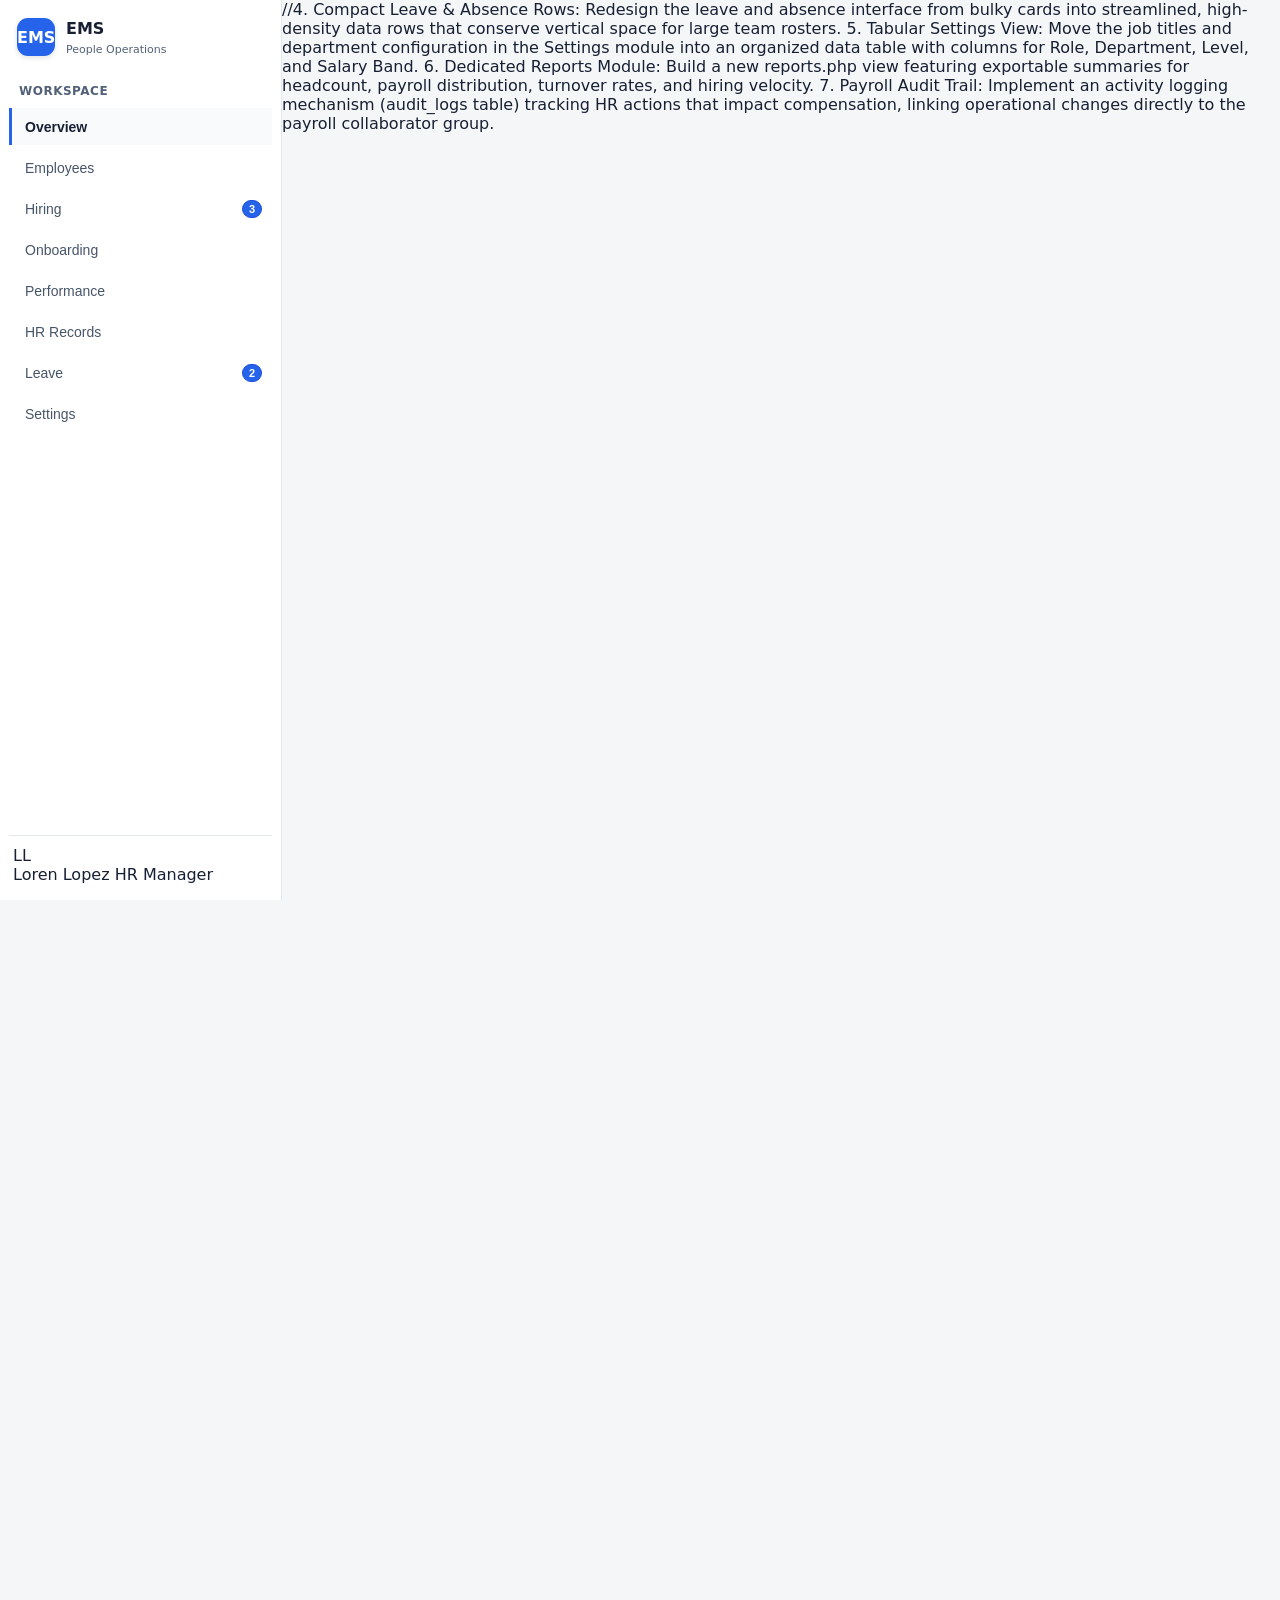
==== commit 2f9d46ca: "UI revised" ====
--- a/overview.html
+++ b/overview.html
@@ -73,4 +73,12 @@
     <div class="toast" role="status" aria-live="polite"></div>
     <script src="script.js"></script>
 </body>
-</html>+</html>
+
+//4. Compact Leave & Absence Rows: Redesign the leave and absence interface from bulky cards into streamlined, high-density data rows that conserve vertical space for large team rosters.
+
+5. Tabular Settings View: Move the job titles and department configuration in the Settings module into an organized data table with columns for Role, Department, Level, and Salary Band.
+
+6. Dedicated Reports Module: Build a new reports.php view featuring exportable summaries for headcount, payroll distribution, turnover rates, and hiring velocity.
+
+7. Payroll Audit Trail: Implement an activity logging mechanism (audit_logs table) tracking HR actions that impact compensation, linking operational changes directly to the payroll collaborator group.
--- a/dashboard.css
+++ b/dashboard.css
@@ -1,56 +1,92 @@
-body.module-dashboard { color: #172033; background: #f5f6f8; font-family: system-ui, -apple-system, sans-serif; display: flex; margin: 0; padding: 0; overflow-x: clip; }
+:root {
+    --sidebar-bg: #ffffff;
+    --sidebar-text: #475569;
+    --main-bg: #f5f6f8;
+    --surface-bg: #ffffff;
+    --surface-muted: #f8fafc;
+    --text-primary: #172033;
+    --text-secondary: #526078;
+    --text-accent: #1d4ed8;
+    --text-inverse: #ffffff;
+    --border-color: #e2e8f0;
+    --table-head-bg: #f8fafc;
+    --control-bg: #ffffff;
+    --header-bg: #ffffffed;
+    color-scheme: light;
+}
+
+:root[data-theme="dark-sidebar"] {
+    --sidebar-bg: #111a2b;
+    --sidebar-text: #c1ccdc;
+    --main-bg: #0b1220;
+    --surface-bg: #121c2d;
+    --surface-muted: #182438;
+    --text-primary: #f8fafc;
+    --text-secondary: #94a3b8;
+    --text-accent: #93c5fd;
+    --text-inverse: #ffffff;
+    --border-color: #29364a;
+    --table-head-bg: #182438;
+    --control-bg: #101a2a;
+    --header-bg: #111a2bed;
+    color-scheme: dark;
+}
+
+body.module-dashboard { color: var(--text-primary); background: var(--main-bg); font-family: system-ui, -apple-system, sans-serif; display: flex; margin: 0; padding: 0; overflow-x: clip; transition: background-color 180ms ease, color 180ms ease; }
+body.module-dashboard :where(h1, h2, h3, h4, h5, h6, p, span, td, th, li, a, strong, b, small, label) { color: var(--text-primary); }
+body.module-dashboard :where(.text-muted, .muted, .text-secondary, .secondary-text) { color: var(--text-secondary); }
 body.module-dashboard *, body.module-dashboard *::before, body.module-dashboard *::after { box-sizing: border-box; }
 body.module-dashboard svg { width: 18px; height: 18px; flex: 0 0 18px; }
-body.module-dashboard .sidebar { position: sticky; top: 0; width: 282px; height: 100vh; flex: 0 0 282px; padding: 18px 9px 16px; background: #ffffff; border-right: 1px solid #e2e8f0; display: flex; flex-direction: column; }
-body.module-dashboard .logo { display: flex; align-items: center; gap: 11px; padding: 0 8px 28px; color: var(--ink); text-decoration: none; }
+body.module-dashboard .sidebar { position: sticky; top: 0; width: 282px; height: 100vh; flex: 0 0 282px; padding: 18px 9px 16px; background: var(--sidebar-bg); border-right: 1px solid var(--border-color); display: flex; flex-direction: column; transition: background-color 180ms ease, border-color 180ms ease; }
+body.module-dashboard .logo { display: flex; align-items: center; gap: 11px; padding: 0 8px 28px; color: var(--text-primary); text-decoration: none; }
 body.module-dashboard .logo strong, body.module-dashboard .logo small { display: block; }
-body.module-dashboard .logo small { margin-top: 5px; color: #526078; font-size: 11px; font-weight: 400; }
-body.module-dashboard .logo-icon { width: 38px; height: 38px; border-radius: 11px; box-shadow: 0 2px 5px #17203320; background: #2563eb; color: #fff; display: grid; place-items: center; font-weight: bold; }
+body.module-dashboard .logo small { margin-top: 5px; color: var(--text-secondary); font-size: 11px; font-weight: 400; }
+body.module-dashboard .logo-icon { width: 38px; height: 38px; border-radius: 11px; box-shadow: 0 2px 5px #17203320; background: #2563eb; color: var(--text-inverse); display: grid; place-items: center; font-weight: bold; }
 body.module-dashboard .logo-icon svg { width: 21px; height: 21px; }
-body.module-dashboard .sidebar-category { margin: 0 10px 10px; color: #526078; font-size: 12px; font-weight: 600; text-transform: uppercase; letter-spacing: 0.5px; }
+body.module-dashboard .sidebar-category { margin: 0 10px 10px; color: var(--text-secondary); font-size: 12px; font-weight: 600; text-transform: uppercase; letter-spacing: 0.5px; }
 
 /* Updated Sidebar Nav */
 body.module-dashboard .sidebar-menu { gap: 4px; display: flex; flex-direction: column; }
-body.module-dashboard .nav-link { min-height: 37px; display: flex; align-items: center; justify-content: flex-start; gap: 10px; padding: 8px 10px 8px 13px; color: #475569; text-decoration: none; font-weight: 500; border: 0; border-left: 3px solid transparent; transition: background-color 160ms ease, border-color 160ms ease, color 160ms ease; background: transparent; cursor: pointer; text-align: left; font-size: 14px; }
+body.module-dashboard .nav-link { min-height: 37px; display: flex; align-items: center; justify-content: flex-start; gap: 10px; padding: 8px 10px 8px 13px; color: var(--sidebar-text); text-decoration: none; font-weight: 500; border: 0; border-left: 3px solid transparent; transition: background-color 160ms ease, border-color 160ms ease, color 160ms ease; background: transparent; cursor: pointer; text-align: left; font-size: 14px; }
 body.module-dashboard .nav-link > svg { width: 18px; height: 18px; flex: 0 0 18px; }
 body.module-dashboard .nav-link > span:not(.badge) { flex: 1; }
-body.module-dashboard .nav-link.active { color: #0f172a; background: #f8fafc; border-left: 3px solid #2563eb; font-weight: 600; }
-body.module-dashboard .nav-link:hover:not(.active) { background: #f1f5f9; color: #0f172a; border-left: 3px solid #cbd5e1; }
+body.module-dashboard .nav-link.active { color: var(--text-primary); background: var(--surface-muted); border-left: 3px solid #2563eb; font-weight: 600; }
+body.module-dashboard .nav-link:hover:not(.active) { background: #f1f5f9; color: var(--text-primary); border-left: 3px solid #cbd5e1; }
 body.module-dashboard .nav-link:active { background: #e2e8f0; }
 body.module-dashboard .badge { background: #e7e9ff; padding: 2px 6px; border-radius: 10px; font-size: 11px; }
-body.module-dashboard .nav-link .badge { flex: 0 0 auto; margin-left: auto; color: #fff; background: #2563eb; border: 1px solid #1d4ed8; font-weight: 700; }
+body.module-dashboard .nav-link .badge { flex: 0 0 auto; margin-left: auto; color: var(--text-inverse); background: #2563eb; border: 1px solid #1d4ed8; font-weight: 700; }
 
 /* Compact account menu */
-body.module-dashboard .sidebar-bottom { margin-top: auto; padding: 10px 4px 0; border-top: 1px solid #e2e8f0; }
+body.module-dashboard .sidebar-bottom { margin-top: auto; padding: 10px 4px 0; border-top: 1px solid var(--border-color); }
 body.module-dashboard .account-menu { position: relative; }
-body.module-dashboard .account-trigger { display: flex; align-items: center; gap: 10px; min-height: 42px; padding: 4px 6px; color: #0f172a; border-radius: 8px; cursor: pointer; list-style: none; }
+body.module-dashboard .account-trigger { display: flex; align-items: center; gap: 10px; min-height: 42px; padding: 4px 6px; color: var(--text-primary); border-radius: 8px; cursor: pointer; list-style: none; }
 body.module-dashboard .account-trigger::-webkit-details-marker { display: none; }
 body.module-dashboard .account-trigger:hover, body.module-dashboard .account-menu[open] .account-trigger { background: #f1f5f9; }
 body.module-dashboard .account-trigger:focus-visible { outline: 2px solid #2563eb; outline-offset: 2px; }
-body.module-dashboard .account-avatar { display: grid; place-items: center; width: 30px; height: 30px; flex: 0 0 30px; color: #fff; background: #173b67; border-radius: 50%; font-size: 11px; font-weight: 700; }
+body.module-dashboard .account-avatar { display: grid; place-items: center; width: 30px; height: 30px; flex: 0 0 30px; color: var(--text-inverse); background: #173b67; border-radius: 50%; font-size: 11px; font-weight: 700; }
 body.module-dashboard .account-name { overflow: hidden; flex: 1; font-size: 13px; font-weight: 600; text-overflow: ellipsis; white-space: nowrap; }
 body.module-dashboard .account-caret { width: 7px; height: 7px; border-right: 1.5px solid #64748b; border-bottom: 1.5px solid #64748b; transform: rotate(45deg) translateY(-2px); }
-body.module-dashboard .sign-out { position: absolute; z-index: 3; right: 0; bottom: calc(100% + 7px); left: 0; display: none; align-items: center; gap: 9px; padding: 10px 12px; color: #475569; background: #fff; border: 1px solid #e2e8f0; border-radius: 8px; box-shadow: 0 8px 20px #1720331a; text-decoration: none; font-size: 13px; font-weight: 500; }
+body.module-dashboard .sign-out { position: absolute; z-index: 3; right: 0; bottom: calc(100% + 7px); left: 0; display: none; align-items: center; gap: 9px; padding: 10px 12px; color: var(--sidebar-text); background: var(--surface-bg); border: 1px solid var(--border-color); border-radius: 8px; box-shadow: 0 8px 20px #1720331a; text-decoration: none; font-size: 13px; font-weight: 500; }
 body.module-dashboard .account-menu:hover .sign-out, body.module-dashboard .account-menu:focus-within .sign-out, body.module-dashboard .account-menu[open] .sign-out { display: flex; }
 body.module-dashboard .sign-out:hover { color: #ef4444; }
 body.module-dashboard .sign-out svg { width: 17px; height: 17px; }
 
-body.module-dashboard .main-content { contain: paint; overflow-x: hidden; overflow-y: auto; flex: 1; min-width: 0; }
-body.module-dashboard .header { position: sticky; top: 0; z-index: 2; min-height: 53px; display: flex; align-items: center; gap: 12px; padding: 0 20px; background: #ffffffed; border-bottom: 1px solid #e2e8f0; backdrop-filter: blur(8px); }
-body.module-dashboard .header-section { display: flex; align-items: center; gap: 12px; color: #526078; font-weight: 600; }
-body.module-dashboard .header-section svg { width: 17px; height: 17px; color: #303846; }
-body.module-dashboard .company-period { padding: 5px 12px; color: #526078; background: #f1f3f6; border-radius: 16px; font-size: 12px; }
+body.module-dashboard .main-content { contain: paint; overflow-x: hidden; overflow-y: auto; flex: 1; min-width: 0; background: var(--main-bg); transition: background-color 180ms ease; }
+body.module-dashboard .header { position: sticky; top: 0; z-index: 2; min-height: 53px; display: flex; align-items: center; gap: 12px; padding: 0 20px; color: var(--text-primary); background: var(--header-bg); border-bottom: 1px solid var(--border-color); backdrop-filter: blur(8px); }
+body.module-dashboard .header-section { display: flex; align-items: center; gap: 12px; color: var(--text-secondary); font-weight: 600; }
+body.module-dashboard .header-section svg { width: 17px; height: 17px; color: var(--text-secondary); }
+body.module-dashboard .company-period { padding: 5px 12px; color: var(--text-secondary); background: var(--surface-muted); border-radius: 16px; font-size: 12px; }
 .module-container { width: min(1280px, 100%); padding: 28px 34px 40px; }
 .module-intro { display: flex; align-items: center; justify-content: space-between; gap: 13px; margin: 0 0 22px; }
 .module-intro > div { flex: 1; min-width: 0; }
 .module-intro h1 { font-size: 25px; letter-spacing: 0; margin: 0; }
-.module-intro .page-subtitle { max-width: 760px; margin-top: 6px; font-size: 14px; line-height: 1.45; color: #475569; }
+.module-intro .page-subtitle { max-width: 760px; margin-top: 6px; font-size: 14px; line-height: 1.45; color: var(--text-secondary); }
 
 /* Updated crisp icon styling */
-.module-icon { display: grid; place-items: center; width: 42px; height: 42px; flex: 0 0 42px; color: #0f172a; background: transparent; border: 1px solid #e2e8f0; border-radius: 10px; box-shadow: 0 1px 2px rgba(15, 23, 42, 0.05); }
+.module-icon { display: grid; place-items: center; width: 42px; height: 42px; flex: 0 0 42px; color: var(--text-primary); background: transparent; border: 1px solid #e2e8f0; border-radius: 10px; box-shadow: 0 1px 2px rgba(15, 23, 42, 0.05); }
 .module-icon svg { width: 18px; height: 18px; }
 
-.btn-primary { display: flex; align-items: center; gap: 9px; padding: 9px 15px; background: #2563eb; color: #fff; border: none; border-radius: 8px; cursor: pointer; font-weight: 500; font-size: 14px; }
+.btn-primary { display: flex; align-items: center; gap: 9px; padding: 9px 15px; background: #2563eb; color: var(--text-inverse); border: none; border-radius: 8px; cursor: pointer; font-weight: 500; font-size: 14px; }
 .btn-primary:hover { background: #1d4ed8; }
 .sr-only { position: absolute; width: 1px; height: 1px; padding: 0; overflow: hidden; clip: rect(0, 0, 0, 0); white-space: nowrap; border: 0; }
 
@@ -60,44 +96,44 @@
 .grid-4, .metrics-grid { grid-template-columns: repeat(2, 1fr); margin-bottom: 24px; }
 
 /* Updated Metrics Grid & Hero Card */
-.card, .stat-card { display: flex; flex-direction: column; padding: 20px; background: #fff; border: 1px solid #e2e8f0; border-radius: 12px; box-shadow: 0 1px 2px rgba(15, 23, 42, 0.05); }
-.card-header { font-size: 13px; font-weight: 600; color: #475569; margin-bottom: 8px; display: flex; justify-content: space-between; }
-.stat-value { font-family: "Avenir Next", Futura, "Century Gothic", sans-serif; font-size: 28px; line-height: 1.1; color: #0f172a; font-weight: 800; letter-spacing: -0.045em; font-variant-numeric: tabular-nums; }
-.stat-desc { margin-top: 8px; font-size: 12px; color: #475569; }
-
-.card-featured { grid-column: span 2; background: #0f172a; border-color: #1e293b; color: #ffffff; }
-.card-featured .card-header, .card-featured .stat-desc { color: #94a3b8; }
-.card-featured .stat-value { color: #ffffff; }
+.card, .stat-card { display: flex; flex-direction: column; padding: 20px; color: var(--text-primary); background: var(--surface-bg); border: 1px solid var(--border-color); border-radius: 12px; box-shadow: 0 1px 2px rgba(15, 23, 42, 0.05); transition: background-color 180ms ease, border-color 180ms ease, color 180ms ease; }
+.card-header { font-size: 13px; font-weight: 600; color: var(--text-secondary); margin-bottom: 8px; display: flex; justify-content: space-between; }
+.stat-value { font-family: "Avenir Next", Futura, "Century Gothic", sans-serif; font-size: 28px; line-height: 1.1; color: var(--text-primary); font-weight: 800; letter-spacing: -0.045em; font-variant-numeric: tabular-nums; }
+.stat-desc { margin-top: 8px; font-size: 12px; color: var(--text-secondary); }
+
+.card-featured { grid-column: span 2; background: #0f172a; border-color: #1e293b; color: var(--text-inverse); }
+.card-featured .card-header, .card-featured .stat-desc { color: var(--text-secondary); }
+.card-featured .stat-value { color: var(--text-inverse); }
 
 .dashboard-container { width: min(1280px, 100%); padding: 24px 34px 36px; }
 .welcome-block { display: flex; align-items: center; gap: 13px; margin-bottom: 24px; }
-.welcome-icon { display: grid; place-items: center; width: 38px; height: 38px; flex: 0 0 38px; color: #173b67; background: transparent; border: 1px solid currentColor; border-radius: 9px; }
+.welcome-icon { display: grid; place-items: center; width: 38px; height: 38px; flex: 0 0 38px; color: var(--text-primary); background: transparent; border: 1px solid currentColor; border-radius: 9px; }
 .welcome-icon svg { width: 18px; height: 18px; stroke-width: 2.1; }
 .welcome-block h1 { margin: 0; font-size: 25px; letter-spacing: -0.02em; }
-.welcome-block .page-subtitle { margin: 6px 0 0; color: #475569; font-size: 14px; line-height: 1.45; }
+.welcome-block .page-subtitle { margin: 6px 0 0; color: var(--text-secondary); font-size: 14px; line-height: 1.45; }
 .dashboard-stats { grid-template-columns: repeat(3, minmax(0, 1fr)); gap: 16px; margin-bottom: 20px; }
 .dashboard-stats > .dashboard-stat:first-child { grid-column: span 2; }
 .dashboard-stats > .dashboard-stat.card-featured { grid-column: span 2; }
 .dashboard-stat { display: flex; flex-direction: row; align-items: center; justify-content: space-between; min-height: 114px; padding: 18px; }
 .dashboard-stat > div { min-width: 0; }
-.dashboard-stat .card-header { margin: 0 0 7px; color: #475569; font-size: 12px; font-weight: 600; }
+.dashboard-stat .card-header { margin: 0 0 7px; color: var(--text-secondary); font-size: 12px; font-weight: 600; }
 .dashboard-stat .stat-value { display: block; margin: 0 0 4px; font-size: 30px; }
 .dashboard-stat .stat-desc { display: block; margin: 0; font-size: 12px; line-height: 1.4; }
-.dashboard-stat .stat-icon { display: grid; place-items: center; width: 38px; height: 38px; flex: 0 0 38px; color: #173b67; background: transparent; border: 1px solid currentColor; border-radius: 9px; }
+.dashboard-stat .stat-icon { display: grid; place-items: center; width: 38px; height: 38px; flex: 0 0 38px; color: var(--text-primary); background: transparent; border: 1px solid currentColor; border-radius: 9px; }
 .dashboard-stat .stat-icon svg { width: 18px; height: 18px; overflow: visible; stroke-width: 2.2; }
 .dashboard-stat .stat-icon svg > :first-child { stroke: var(--icon-accent, #2563eb); }
 .dashboard-stat .stat-icon.violet { --icon-accent: #2563eb; }
 .dashboard-stat .stat-icon.cyan { --icon-accent: #0e7490; }
 .dashboard-stat .stat-icon.amber { --icon-accent: #b7791f; }
 .dashboard-stat .stat-icon.mint { --icon-accent: #147d64; }
-.dashboard-stat.card-featured .stat-icon { color: #e2e8f0; }
+.dashboard-stat.card-featured .stat-icon { color: var(--text-inverse); }
 .dashboard-stat.card-featured .stat-icon svg > :first-child { stroke: #fbbf24; }
 .dashboard-charts { grid-template-columns: minmax(0, 1.45fr) minmax(310px, 1fr); gap: 16px; margin-bottom: 20px; }
 .chart-card { min-height: 320px; padding: 22px; }
-.section-title h2 { margin: 0; color: #0f172a; font-size: 15px; font-weight: 650; }
-.section-title p { margin: 7px 0 0; color: #526078; font-size: 12px; }
+.section-title h2 { margin: 0; color: var(--text-primary); font-size: 15px; font-weight: 650; }
+.section-title p { margin: 7px 0 0; color: var(--text-secondary); font-size: 12px; }
 .performance-chart { display: grid; grid-template-columns: 34px minmax(0, 1fr); height: 230px; margin-top: 24px; }
-.chart-y-labels { display: flex; flex-direction: column; justify-content: space-between; padding: 0 7px 23px 0; color: #526078; font-size: 11px; text-align: right; }
+.chart-y-labels { display: flex; flex-direction: column; justify-content: space-between; padding: 0 7px 23px 0; color: var(--text-secondary); font-size: 11px; text-align: right; }
 .chart-plot { position: relative; min-width: 0; margin-bottom: 23px; }
 .chart-gridlines { position: absolute; inset: 0; display: flex; flex-direction: column; justify-content: space-between; }
 .chart-gridlines i { display: block; width: 100%; border-top: 1px dashed #dbe2eb; }
@@ -105,7 +141,7 @@
 .chart-area { fill: #2563eb18; }
 .chart-stroke { fill: none; stroke: #2563eb; stroke-width: 2.5; vector-effect: non-scaling-stroke; }
 .chart-point { fill: #fff; stroke: #1d4ed8; stroke-width: 2.5; vector-effect: non-scaling-stroke; }
-.chart-x-labels { position: absolute; top: calc(100% + 9px); right: 0; left: 0; display: flex; justify-content: space-between; color: #526078; font-size: 11px; }
+.chart-x-labels { position: absolute; top: calc(100% + 9px); right: 0; left: 0; display: flex; justify-content: space-between; color: var(--text-secondary); font-size: 11px; }
 .panel-heading > a:focus-visible { outline: 2px solid #2563eb; outline-offset: 2px; }
 .dashboard-panel svg, .quick-action svg, .panel-symbol svg { width: 18px; height: 18px; flex: 0 0 18px; }
 .dashboard-panel { min-width: 0; }
@@ -114,12 +150,12 @@
 .person-row, .record-row { display: flex; align-items: center; gap: 10px; min-width: 0; }
 .person-row .avatar, .record-row .avatar { display: grid; place-items: center; width: 36px; height: 36px; flex: 0 0 36px; border-radius: 50%; font-size: 11px; font-weight: 600; }
 .person-copy { display: block; flex: 1 1 auto; min-width: 0; }
-.person-copy strong { display: block; overflow: hidden; color: #0f172a; font-size: 13px; font-weight: 600; text-overflow: ellipsis; white-space: nowrap; }
-.person-copy small { display: block; overflow: hidden; margin-top: 3px; color: #526078; font-size: 11px; text-overflow: ellipsis; white-space: nowrap; }
+.person-copy strong { display: block; overflow: hidden; color: var(--text-primary); font-size: 13px; font-weight: 600; text-overflow: ellipsis; white-space: nowrap; }
+.person-copy small { display: block; overflow: hidden; margin-top: 3px; color: var(--text-secondary); font-size: 11px; text-overflow: ellipsis; white-space: nowrap; }
 .person-row .pill, .record-row .pill { flex: 0 0 auto; }
 .pipeline-list { gap: 12px; }
 .pipeline-stage { display: grid; gap: 6px; min-width: 0; }
-.pipeline-label { display: flex; align-items: center; justify-content: space-between; gap: 8px; color: #526078; font-size: 11px; }
+.pipeline-label { display: flex; align-items: center; justify-content: space-between; gap: 8px; color: var(--text-secondary); font-size: 11px; }
 .pipeline-label .pill { flex: 0 0 auto; }
 .pipeline-track { height: 7px; overflow: hidden; background: #e2e8f0; border-radius: 5px; }
 .pipeline-track i { display: block; height: 100%; background: #2563eb; border-radius: inherit; }
@@ -129,10 +165,10 @@
 .pipeline-track i.mint { background: #147d64; }
 .pipeline-track i.amber { background: #b7791f; }
 .pipeline-track i.rose { background: #be5b50; }
-.panel-note { margin: 12px 0 0; color: #526078; font-size: 12px; }
+.panel-note { margin: 12px 0 0; color: var(--text-secondary); font-size: 12px; }
 .onboarding-progress { margin-top: 14px; padding: 12px; background: #f1f5f9; border-radius: 8px; }
 .onboarding-progress > div:first-child { display: flex; align-items: center; justify-content: space-between; gap: 8px; font-size: 12px; }
-.progress-label { display: flex; align-items: center; gap: 6px; min-width: 0; color: #334155; }
+.progress-label { display: flex; align-items: center; gap: 6px; min-width: 0; color: var(--text-primary); }
 .onboarding-progress .progress { height: 7px; margin: 8px 0 0; overflow: hidden; background: #dbe3ed; border-radius: 5px; }
 .onboarding-progress .progress span { display: block; height: 100%; background: #2563eb; border-radius: inherit; }
 .quick-action { display: flex; align-items: center; gap: 12px; min-width: 0; color: inherit; text-decoration: none; }
@@ -140,49 +176,53 @@
 .quick-action:hover { border-color: #2563eb; box-shadow: 0 6px 16px #17203314; transform: translateY(-1px); }
 .quick-action:focus-visible { outline: 2px solid #2563eb; outline-offset: 2px; }
 .quick-action:active { border-color: #1d4ed8; transform: translateY(1px); }
-.quick-action .action-icon { color: #173b67; background: transparent; border: 1px solid currentColor; border-radius: 9px; }
+.quick-action .action-icon { color: var(--text-primary); background: transparent; border: 1px solid currentColor; border-radius: 9px; }
 .quick-action .action-icon, .quick-action .action-arrow { display: grid; place-items: center; flex: 0 0 18px; }
 body.module-dashboard .quick-action .action-icon { width: 40px; height: 40px; flex-basis: 40px; }
-body.module-dashboard .quick-action .action-arrow { flex-basis: 18px; color: #526078; }
+body.module-dashboard .quick-action .action-arrow { flex-basis: 18px; color: var(--text-secondary); }
 .quick-action .action-copy { flex: 1 1 auto; min-width: 0; }
 .quick-action .action-copy strong, .quick-action .action-copy small { display: block; overflow: hidden; text-overflow: ellipsis; }
-.quick-action .action-copy small { margin-top: 4px; color: #526078; white-space: nowrap; }
+.quick-action .action-copy small { margin-top: 4px; color: var(--text-secondary); white-space: nowrap; }
 .department-card { padding-right: 24px; }
 .department-bars { display: grid; gap: 16px; margin-top: 30px; }
-.department-row { display: grid; grid-template-columns: 110px minmax(0, 1fr) 14px; align-items: center; gap: 8px; color: #526078; font-size: 11px; }
+.department-row { display: grid; grid-template-columns: 110px minmax(0, 1fr) 14px; align-items: center; gap: 8px; color: var(--text-secondary); font-size: 11px; }
 .department-row > span { text-align: right; }
-.department-row b { color: #334155; font-size: 11px; font-weight: 600; }
+.department-row b { color: var(--text-primary); font-size: 11px; font-weight: 600; }
 .bar-track { height: 14px; overflow: hidden; background: #f1f5f9; border-radius: 3px; }
 .bar-track i { display: block; height: 100%; min-width: 8px; background: #2563eb; border-radius: 3px; }
 
 .filter-bar { display: grid; grid-template-columns: minmax(200px, 1fr) 210px 178px auto; gap: 12px; margin-bottom: 26px; }
 .search-control, .select-control { display: flex; align-items: center; gap: 10px; min-width: 0; height: 41px; padding: 0 12px; background: #fff; border: 1px solid #e1e5eb; border-radius: 11px; box-shadow: 0 1px 3px #1720330b; }
-.search-control svg { width: 18px; height: 18px; flex: 0 0 18px; color: #526078; }
-.search-control input, .select-control select { width: 100%; min-width: 0; color: var(--ink); background: transparent; border: 0; outline: 0; font: inherit; }
-.search-control input::placeholder { color: #526078; opacity: 1; }
+.search-control svg { width: 18px; height: 18px; flex: 0 0 18px; color: var(--text-secondary); }
+.search-control input, .select-control select { width: 100%; min-width: 0; color: var(--text-primary); background: transparent; border: 0; outline: 0; font: inherit; }
+.search-control input::placeholder { color: var(--text-secondary); opacity: 1; }
 .select-control select { appearance: auto; }
-.filter-submit { padding: 0 15px; color: #4b5567; background: #fff; border: 1px solid #e1e5eb; border-radius: 9px; cursor: pointer; }
+.filter-submit { padding: 0 15px; color: var(--text-secondary); background: #fff; border: 1px solid #e1e5eb; border-radius: 9px; cursor: pointer; }
 
 /* Tables & Lists */
 .data-table, table { width: 100%; border-collapse: collapse; text-align: left; }
-.data-table th, table th { padding: 13px 10px; color: #475569; background: #f8fafc; border-bottom: 1px solid #e2e8f0; font-size: 13px; font-weight: 600; text-transform: none; letter-spacing: 0; }
-.data-table td, table td { padding: 12px 10px; font-size: 14px; border-bottom: 1px solid #e2e8f0; color: #0f172a; }
-.data-table td small, table td small { margin-top: 3px; font-size: 12px; display: block; color: #64748b; }
+.data-table th, table th { padding: 13px 10px; color: var(--text-secondary); background: #f8fafc; border-bottom: 1px solid #e2e8f0; font-size: 13px; font-weight: 600; text-transform: none; letter-spacing: 0; }
+.data-table td, table td { padding: 12px 10px; font-size: 14px; border-bottom: 1px solid #e2e8f0; color: var(--text-primary); }
+.data-table td small, table td small { margin-top: 3px; font-size: 12px; display: block; color: var(--text-secondary); }
 .table-card { display: block; min-width: 0; max-width: 100%; padding: 0; overflow-x: auto; overflow-y: hidden; border-radius: 12px; overscroll-behavior-x: contain; -webkit-overflow-scrolling: touch; }
+body.module-dashboard .table-card { scrollbar-color: #cbd5e1 transparent; scrollbar-width: thin; }
+body.module-dashboard .table-card::-webkit-scrollbar { height: 6px; }
+body.module-dashboard .table-card::-webkit-scrollbar-track { background: transparent; }
+body.module-dashboard .table-card::-webkit-scrollbar-thumb { background: #cbd5e1; border: 1px solid #fff; border-radius: 6px; }
 
 .status { padding: 4px 8px; border-radius: 12px; font-size: 12px; font-weight: 500; }
 .active-status { background: #dcfce7; color: #166534; }
 .probation-status { background: #fef9c3; color: #854d0e; }
 .warning-status { background: #fee2e2; color: #991b1b; }
 
-.small-button, .text-button { padding: 6px 12px; background: #f1f5f9; border: 1px solid #e2e8f0; border-radius: 6px; cursor: pointer; font-size: 12px; font-weight: 500; color: #334155; }
+.small-button, .text-button { padding: 6px 12px; background: #f1f5f9; border: 1px solid #e2e8f0; border-radius: 6px; cursor: pointer; font-size: 12px; font-weight: 500; color: var(--text-primary); }
 .small-button, .text-button, .filter-submit, .btn-primary { transition: border-color 160ms ease, box-shadow 160ms ease, background-color 160ms ease, transform 160ms ease; }
-.icon-button { display: grid; width: 34px; height: 34px; flex: 0 0 34px; place-items: center; color: #526078; background: #fff; border: 1px solid #cbd5e1; border-radius: 7px; cursor: pointer; font: inherit; font-size: 18px; transition: color 160ms ease, border-color 160ms ease, background-color 160ms ease; }
+.icon-button { display: grid; width: 34px; height: 34px; flex: 0 0 34px; place-items: center; color: var(--text-secondary); background: #fff; border: 1px solid #cbd5e1; border-radius: 7px; cursor: pointer; font: inherit; font-size: 18px; transition: color 160ms ease, border-color 160ms ease, background-color 160ms ease; }
 .icon-button:hover { color: #9f1239; background: #fff1f2; border-color: #e11d48; }
 .small-button:hover, .text-button:hover { background: #e2e8f0; border-color: #94a3b8; transform: translateY(-1px); }
 .btn-primary:hover { box-shadow: 0 4px 10px #17203324; transform: translateY(-1px); }
 .btn-primary:focus-visible, .small-button:focus-visible, .text-button:focus-visible, .filter-submit:focus-visible, .quick-action:focus-visible { outline: 2px solid #2563eb; outline-offset: 2px; }
-.filter-submit:hover { border-color: #2563eb; color: #1d4ed8; }
+.filter-submit:hover { border-color: #2563eb; color: var(--text-accent); }
 .module-dashboard tbody tr { transition: background-color 150ms ease, box-shadow 150ms ease; }
 .module-dashboard tbody tr:hover, .module-dashboard tbody tr:focus-within { background: #f8fafc; box-shadow: inset 3px 0 #2563eb; }
 
@@ -190,15 +230,15 @@
 .stage-card { min-height: 173px; padding: 14px; background: #fff; border: 1px solid #e2e8f0; border-radius: 14px; box-shadow: 0 1px 3px #17203314; }
 .candidate-card { margin-top: 14px; padding: 12px; background: #f8fafc; border: 1px solid #e2e8f0; border-radius: 10px; }
 .candidate-card strong { display: block; font-size: 13px; font-weight: 600; }
-.candidate-card small { display: block; margin-top: 3px; font-size: 11px; color: #64748b; }
+.candidate-card small { display: block; margin-top: 3px; font-size: 11px; color: var(--text-secondary); }
 .form-notice { margin: 0 0 18px; padding: 11px 14px; color: #14532d; background: #f0fdf4; border: 1px solid #bbf7d0; border-radius: 8px; }
 .auth-card { width: min(440px, calc(100% - 32px)); margin: auto; padding: 30px; background: #fff; border: 1px solid #e2e8f0; border-radius: 14px; box-shadow: 0 16px 40px #17203314; }
 .auth-card .logo { margin-bottom: 30px; }
-.auth-card h1 { margin: 0; color: #0f172a; font-size: 25px; }
-.auth-card > p { margin: 8px 0 22px; color: #526078; line-height: 1.5; }
+.auth-card h1 { margin: 0; color: var(--text-primary); font-size: 25px; }
+.auth-card > p { margin: 8px 0 22px; color: var(--text-secondary); line-height: 1.5; }
 .auth-card form { display: grid; gap: 16px; }
-.auth-card label { display: grid; gap: 7px; color: #334155; font-size: 13px; font-weight: 600; }
-.auth-card input { width: 100%; min-height: 42px; padding: 9px 11px; color: #0f172a; background: #fff; border: 1px solid #cbd5e1; border-radius: 7px; font: inherit; }
+.auth-card label { display: grid; gap: 7px; color: var(--text-primary); font-size: 13px; font-weight: 600; }
+.auth-card input { width: 100%; min-height: 42px; padding: 9px 11px; color: var(--text-primary); background: #fff; border: 1px solid #cbd5e1; border-radius: 7px; font: inherit; }
 .auth-card input:focus-visible { outline: 2px solid #2563eb; outline-offset: 2px; }
 .auth-card .btn-primary { justify-content: center; min-height: 42px; }
 .auth-card .auth-error { padding: 10px 12px; color: #991b1b; background: #fef2f2; border: 1px solid #fecaca; border-radius: 7px; }
@@ -231,26 +271,77 @@
 body.module-dashboard .metric-grid { display: grid; grid-template-columns: repeat(4, minmax(0, 1fr)); gap: 16px; margin-bottom: 24px; }
 body.module-dashboard .metric-card { display: flex; min-width: 0; min-height: 124px; flex-direction: column; justify-content: space-between; padding: 18px 20px; }
 body.module-dashboard .metric-grid.three-columns > .metric-card:first-child { grid-column: span 2; }
-body.module-dashboard .metric-card > span { color: #334155; font-size: 13px; font-weight: 600; }
-body.module-dashboard .metric-card strong { color: #0f172a; font-family: "Avenir Next", Futura, "Century Gothic", system-ui, sans-serif; font-size: 30px; font-weight: 800; letter-spacing: -0.045em; line-height: 1.1; font-variant-numeric: tabular-nums; }
-body.module-dashboard .metric-card small { margin-top: 8px; color: #526078; font-size: 12px; }
+body.module-dashboard .metric-card > span { color: var(--text-primary); font-size: 13px; font-weight: 600; }
+body.module-dashboard .metric-card strong { color: var(--text-primary); font-family: "Avenir Next", Futura, "Century Gothic", system-ui, sans-serif; font-size: 30px; font-weight: 800; letter-spacing: -0.045em; line-height: 1.1; font-variant-numeric: tabular-nums; }
+body.module-dashboard .metric-card small { margin-top: 8px; color: var(--text-secondary); font-size: 12px; }
 
 body.module-dashboard .pipeline-board { grid-template-columns: repeat(4, minmax(0, 1fr)); align-items: stretch; }
 body.module-dashboard .stage-card { min-width: 0; transition: border-color 160ms ease, box-shadow 160ms ease; }
-body.module-dashboard .stage-heading { display: flex; min-width: 0; align-items: center; justify-content: space-between; gap: 8px; color: #334155; font-size: 13px; font-weight: 600; }
+body.module-dashboard .stage-heading { display: flex; min-width: 0; align-items: center; justify-content: space-between; gap: 8px; color: var(--text-primary); font-size: 13px; font-weight: 600; }
 body.module-dashboard .stage-heading > span:first-child { display: inline-flex; min-width: 0; align-items: center; gap: 7px; }
-body.module-dashboard .stage-heading > span:last-child { display: grid; width: 26px; height: 26px; flex: 0 0 26px; place-items: center; color: #1e3a8a; background: #eff6ff; border-radius: 50%; font-size: 12px; font-weight: 700; }
-body.module-dashboard .stage-empty { display: grid; min-height: 96px; place-items: center; color: #526078; font-size: 13px; }
+body.module-dashboard .stage-heading > span:last-child { display: grid; width: 26px; height: 26px; flex: 0 0 26px; place-items: center; color: var(--text-accent); background: #eff6ff; border-radius: 50%; font-size: 12px; font-weight: 700; }
+body.module-dashboard .stage-empty { display: grid; min-height: 96px; place-items: center; padding: 14px; color: var(--text-primary); background: #f8fafc; border: 1px dashed #cbd5e1; border-radius: 8px; font-size: 12px; line-height: 1.45; text-align: center; }
 body.module-dashboard .candidate-card { min-width: 0; transition: border-color 160ms ease, box-shadow 160ms ease; }
 body.module-dashboard .candidate-card:hover { border-color: #94a3b8; box-shadow: 0 4px 12px #17203312; }
-body.module-dashboard .candidate-card small, body.module-dashboard .candidate-age { color: #526078; overflow-wrap: anywhere; }
+body.module-dashboard .candidate-card small, body.module-dashboard .candidate-age { color: var(--text-secondary); overflow-wrap: anywhere; }
 body.module-dashboard .candidate-age { display: block; margin-top: 8px; font-size: 11px; }
 body.module-dashboard .candidate-actions { display: flex; justify-content: space-between; gap: 8px; margin-top: 12px; }
-body.module-dashboard .candidate-actions button { min-width: 0; padding: 6px 8px; color: #334155; background: #fff; border: 1px solid #cbd5e1; border-radius: 6px; cursor: pointer; font: inherit; font-size: 11px; transition: border-color 160ms ease, background-color 160ms ease, transform 160ms ease; }
+body.module-dashboard .candidate-actions button { min-width: 0; padding: 6px 8px; color: var(--text-primary); background: #fff; border: 1px solid #cbd5e1; border-radius: 6px; cursor: pointer; font: inherit; font-size: 11px; transition: border-color 160ms ease, background-color 160ms ease, transform 160ms ease; }
 body.module-dashboard .candidate-actions button:hover { border-color: #2563eb; background: #eff6ff; transform: translateY(-1px); }
 body.module-dashboard .filter-bar:focus-within .search-control, body.module-dashboard .filter-bar:focus-within .select-control { border-color: #2563eb; box-shadow: 0 0 0 3px #2563eb24; }
 body.module-dashboard .filter-submit { min-height: 41px; cursor: pointer; transition: border-color 160ms ease, background-color 160ms ease, box-shadow 160ms ease; }
 body.module-dashboard .filter-submit:hover { background: #eff6ff; }
+
+body.module-dashboard .applicant-section { gap: 16px; margin-bottom: 20px; }
+body.module-dashboard .applicant-heading { display: flex; align-items: flex-start; justify-content: space-between; gap: 16px; }
+body.module-dashboard .applicant-heading h2, body.module-dashboard .tracker-heading h2 { margin: 0; color: var(--text-primary); font-size: 16px; }
+body.module-dashboard .applicant-heading p { margin: 6px 0 0; color: var(--text-secondary); font-size: 12px; line-height: 1.45; }
+body.module-dashboard .data-notice { display: block; padding: 9px 12px; color: var(--text-primary); background: #f8fafc; border: 1px solid #cbd5e1; border-radius: 8px; font-size: 12px; line-height: 1.45; }
+body.module-dashboard .data-notice-inline { display: inline-block; margin-left: 4px; padding: 2px 6px; color: var(--text-primary); background: #f1f5f9; border: 1px solid #cbd5e1; border-radius: 999px; font-size: 10px; line-height: 1.2; }
+body.module-dashboard .applicant-heading .data-notice { flex: 0 0 auto; }
+body.module-dashboard .applicant-toolbar { display: grid; grid-template-columns: minmax(220px, 1fr) minmax(170px, 0.55fr) auto; gap: 10px; align-items: center; }
+body.module-dashboard .applicant-toolbar .search-control, body.module-dashboard .applicant-toolbar .select-control { min-height: 41px; }
+body.module-dashboard .applicant-toolbar .search-control input, body.module-dashboard .applicant-toolbar .select-control select { min-width: 0; min-height: 39px; }
+body.module-dashboard .page-size-control { display: flex; align-items: center; gap: 8px; padding: 0 10px; color: var(--text-secondary); font-size: 12px; }
+body.module-dashboard .page-size-control select { width: 54px; border: 0; color: var(--text-primary); background: transparent; font: inherit; }
+body.module-dashboard .applicant-tabs { display: flex; gap: 18px; border-bottom: 1px solid #e2e8f0; }
+body.module-dashboard .applicant-tab { display: inline-flex; align-items: center; gap: 8px; padding: 10px 2px; color: var(--text-secondary); background: transparent; border: 0; border-bottom: 2px solid transparent; font: inherit; font-size: 13px; font-weight: 600; cursor: pointer; }
+body.module-dashboard .applicant-tab span { min-width: 22px; padding: 2px 6px; color: var(--text-secondary); background: #f1f5f9; border-radius: 10px; font-size: 11px; text-align: center; }
+body.module-dashboard .applicant-tab.active { color: var(--text-accent); border-bottom-color: #2563eb; }
+body.module-dashboard .applicant-tab.active span { color: var(--text-accent); background: #eff6ff; }
+body.module-dashboard .applicant-tab:focus-visible, body.module-dashboard .applicant-actions summary:focus-visible { outline: 2px solid #2563eb; outline-offset: 2px; }
+body.module-dashboard .applicant-panel[hidden] { display: none; }
+body.module-dashboard .applicant-table-wrap { border: 1px solid #e2e8f0; }
+body.module-dashboard .applicant-table { min-width: 820px; table-layout: fixed; }
+body.module-dashboard .applicant-table th { white-space: nowrap; }
+body.module-dashboard .applicant-table td { max-width: 220px; overflow: hidden; text-overflow: ellipsis; vertical-align: middle; white-space: nowrap; }
+body.module-dashboard .applicant-table td:first-child { width: 22%; }
+body.module-dashboard .applicant-table td:first-child > strong { display: block; overflow: hidden; text-overflow: ellipsis; white-space: nowrap; }
+body.module-dashboard .applicant-table td strong { font-size: 13px; }
+body.module-dashboard .applicant-table td small { max-width: 100%; overflow: hidden; text-overflow: ellipsis; white-space: nowrap; }
+body.module-dashboard .applicant-empty-row td { padding: 34px 18px; color: var(--text-secondary); text-align: center; }
+body.module-dashboard .applicant-empty-row strong, body.module-dashboard .applicant-empty-row span { display: block; }
+body.module-dashboard .applicant-empty-row strong { color: var(--text-primary); font-size: 14px; }
+body.module-dashboard .applicant-empty-row span { margin-top: 5px; font-size: 12px; }
+body.module-dashboard .applicant-pagination { display: flex; align-items: center; justify-content: space-between; gap: 12px; color: var(--text-secondary); font-size: 12px; }
+body.module-dashboard .applicant-pagination > div { display: flex; align-items: center; gap: 9px; }
+body.module-dashboard .applicant-pagination button { min-height: 34px; padding: 0 10px; color: var(--text-primary); background: #fff; border: 1px solid #cbd5e1; border-radius: 7px; font: inherit; cursor: pointer; }
+body.module-dashboard .applicant-pagination button:hover:not(:disabled) { border-color: #2563eb; color: var(--text-accent); background: #eff6ff; }
+body.module-dashboard .applicant-pagination button:disabled { color: var(--text-secondary); background: #f8fafc; cursor: not-allowed; }
+body.module-dashboard .applicant-actions { position: relative; width: max-content; }
+body.module-dashboard .applicant-actions summary { display: flex; min-height: 32px; align-items: center; justify-content: center; gap: 7px; padding: 5px 9px; color: var(--text-primary); background: #fff; border: 1px solid #cbd5e1; border-radius: 7px; font-size: 11px; font-weight: 600; cursor: pointer; list-style: none; white-space: nowrap; }
+body.module-dashboard .applicant-actions summary::-webkit-details-marker { display: none; }
+body.module-dashboard .applicant-actions summary::after { content: ""; width: 6px; height: 6px; border-right: 1.5px solid currentColor; border-bottom: 1.5px solid currentColor; transform: rotate(45deg) translateY(-2px); }
+body.module-dashboard .applicant-actions[open] summary { border-color: #93c5fd; background: #eff6ff; }
+body.module-dashboard .applicant-action-menu { position: absolute; z-index: 4; top: calc(100% + 5px); right: 0; display: grid; min-width: 170px; padding: 5px; background: #fff; border: 1px solid #e2e8f0; border-radius: 8px; box-shadow: 0 8px 20px #1720331a; }
+body.module-dashboard .applicant-action-menu button { padding: 8px 9px; color: var(--text-primary); background: #fff; border: 0; border-radius: 5px; font: inherit; font-size: 12px; text-align: left; cursor: pointer; }
+body.module-dashboard .applicant-action-menu button:hover { color: var(--text-accent); background: #eff6ff; }
+body.module-dashboard .applicant-action-menu button:last-child { color: #b42318; }
+body.module-dashboard .applicant-action-menu button:last-child:hover { background: #fef2f2; }
+body.module-dashboard .applicant-action-select { min-height: 32px; max-width: 150px; padding: 4px 23px 4px 8px; color: var(--text-primary); background: #fff; border: 1px solid #cbd5e1; border-radius: 7px; font: inherit; font-size: 11px; cursor: pointer; }
+body.module-dashboard .applicant-action-select:focus-visible { border-color: #2563eb; outline: 2px solid #2563eb; outline-offset: 1px; }
+body.module-dashboard .applicant-feedback { min-height: 0; margin: -5px 0 0; color: var(--text-secondary); font-size: 12px; line-height: 1.5; }
+body.module-dashboard .applicant-feedback:not(:empty) { padding: 9px 11px; background: #f8fafc; border: 1px solid #e2e8f0; border-radius: 7px; }
 
 body.module-dashboard .onboarding-grid { display: grid; grid-template-columns: repeat(2, minmax(0, 1fr)); gap: 16px; }
 body.module-dashboard .onboarding-person-card { min-width: 0; }
@@ -258,46 +349,55 @@
 body.module-dashboard .onboarding-person { display: flex; min-width: 0; align-items: center; gap: 10px; }
 body.module-dashboard .onboarding-person > span:last-child { min-width: 0; }
 body.module-dashboard .onboarding-person strong { display: block; font-size: 14px; }
-body.module-dashboard .onboarding-person small { display: block; margin-top: 4px; color: #526078; font-size: 12px; line-height: 1.4; }
-body.module-dashboard .completion-value { flex: 0 0 auto; color: #0f172a; font-size: 23px; font-weight: 750; letter-spacing: -0.03em; text-align: right; font-variant-numeric: tabular-nums; }
-body.module-dashboard .completion-value small { display: block; margin-top: 3px; color: #526078; font-size: 11px; font-weight: 500; letter-spacing: 0; }
+body.module-dashboard .onboarding-person small { display: block; margin-top: 4px; color: var(--text-secondary); font-size: 12px; line-height: 1.4; }
+body.module-dashboard .completion-value { flex: 0 0 auto; color: var(--text-primary); font-size: 23px; font-weight: 750; letter-spacing: -0.03em; text-align: right; font-variant-numeric: tabular-nums; }
+body.module-dashboard .completion-value small { display: block; margin-top: 3px; color: var(--text-secondary); font-size: 11px; font-weight: 500; letter-spacing: 0; }
 body.module-dashboard .onboarding-person-card > .progress { height: 8px; margin: 18px 0; overflow: hidden; background: #e2e8f0; border-radius: 5px; }
 body.module-dashboard .onboarding-person-card > .progress span { display: block; height: 100%; background: #2563eb; border-radius: inherit; }
 body.module-dashboard .check-grid { display: grid; grid-template-columns: repeat(2, minmax(0, 1fr)); gap: 12px; }
 body.module-dashboard .check-group { min-width: 0; padding: 12px; border: 1px solid #e2e8f0; border-radius: 9px; }
-body.module-dashboard .check-group h3 { display: flex; justify-content: space-between; gap: 8px; margin: 0 0 9px; color: #334155; font-size: 12px; }
-body.module-dashboard .check-group h3 span { color: #526078; font-weight: 500; }
-body.module-dashboard .check-group label { display: flex; align-items: flex-start; gap: 8px; margin-top: 8px; color: #526078; font-size: 12px; line-height: 1.4; overflow-wrap: anywhere; }
+body.module-dashboard .check-group h3 { display: flex; justify-content: space-between; gap: 8px; margin: 0 0 9px; color: var(--text-primary); font-size: 12px; }
+body.module-dashboard .check-group h3 span { color: var(--text-secondary); font-weight: 500; }
+body.module-dashboard .check-group label { display: flex; align-items: flex-start; gap: 8px; margin-top: 8px; color: var(--text-secondary); font-size: 12px; line-height: 1.4; overflow-wrap: anywhere; }
 body.module-dashboard .check-group input { flex: 0 0 auto; margin: 2px 0 0; accent-color: #2563eb; }
+body.module-dashboard .onboarding-task-rows { display: grid; gap: 8px; }
+body.module-dashboard .onboarding-task-row { display: grid; grid-template-columns: 18px minmax(0, 1fr); align-items: start; gap: 11px; padding: 10px 11px; background: #fff; border: 1px solid #e2e8f0; border-radius: 8px; }
+body.module-dashboard .onboarding-task-checkbox { margin: 3px 0 0; accent-color: #2563eb; }
+body.module-dashboard .onboarding-task-copy { display: grid; min-width: 0; gap: 7px; }
+body.module-dashboard .task-title { color: var(--text-primary); font-size: 13px; font-weight: 600; line-height: 1.4; overflow-wrap: anywhere; }
+body.module-dashboard .onboarding-task-metadata { display: flex; flex-wrap: wrap; align-items: center; gap: 6px; }
+body.module-dashboard .task-assignee, body.module-dashboard .task-date { display: inline-flex; align-items: center; min-height: 22px; padding: 3px 7px; border: 1px solid #cbd5e1; border-radius: 999px; font-size: 10px; line-height: 1.2; }
+body.module-dashboard .task-assignee { color: var(--text-accent); background: #eff6ff; border-color: #bfdbfe; }
+body.module-dashboard .task-date { color: var(--text-secondary); background: #f8fafc; }
 
 body.module-dashboard .performance-summary { display: grid; grid-template-columns: minmax(0, 1.4fr) minmax(260px, 1fr); gap: 16px; }
-body.module-dashboard .section-title h2 { margin: 0; color: #0f172a; font-size: 16px; }
-body.module-dashboard .section-title p { margin: 6px 0 0; color: #526078; font-size: 12px; line-height: 1.45; }
+body.module-dashboard .section-title h2 { margin: 0; color: var(--text-primary); font-size: 16px; }
+body.module-dashboard .section-title p { margin: 6px 0 0; color: var(--text-secondary); font-size: 12px; line-height: 1.45; }
 body.module-dashboard .performer-list { display: grid; gap: 12px; margin: 20px 0 0; padding: 0; list-style: none; }
 body.module-dashboard .performer-list li { display: grid; grid-template-columns: 24px 36px minmax(0, 1fr) minmax(45px, 0.7fr) 30px; align-items: center; gap: 9px; min-width: 0; }
-body.module-dashboard .rank-number { color: #526078; font-size: 12px; font-weight: 700; text-align: center; }
+body.module-dashboard .rank-number { color: var(--text-secondary); font-size: 12px; font-weight: 700; text-align: center; }
 body.module-dashboard .performer-copy { min-width: 0; }
 body.module-dashboard .performer-copy strong, body.module-dashboard .performer-copy small { display: block; overflow: hidden; text-overflow: ellipsis; white-space: nowrap; }
-body.module-dashboard .performer-copy strong { color: #0f172a; font-size: 12px; }
-body.module-dashboard .performer-copy small { margin-top: 3px; color: #526078; font-size: 11px; }
+body.module-dashboard .performer-copy strong { color: var(--text-primary); font-size: 12px; }
+body.module-dashboard .performer-copy small { margin-top: 3px; color: var(--text-secondary); font-size: 11px; }
 body.module-dashboard .score-bar, body.module-dashboard .distribution-track { height: 7px; overflow: hidden; background: #e2e8f0; border-radius: 5px; }
 body.module-dashboard .score-bar i, body.module-dashboard .distribution-track i { display: block; height: 100%; background: #2563eb; border-radius: inherit; }
-body.module-dashboard .performer-list li > b { color: #0f172a; font-size: 13px; font-variant-numeric: tabular-nums; text-align: right; }
+body.module-dashboard .performer-list li > b { color: var(--text-primary); font-size: 13px; font-variant-numeric: tabular-nums; text-align: right; }
 body.module-dashboard .distribution-card { min-width: 0; }
 body.module-dashboard .distribution-row { margin-top: 17px; }
-body.module-dashboard .distribution-row > div:first-child { display: flex; justify-content: space-between; gap: 10px; margin-bottom: 6px; color: #334155; font-size: 12px; }
-body.module-dashboard .distribution-note { margin: 18px 0 0; color: #526078; font-size: 11px; line-height: 1.5; }
-body.module-dashboard .list-heading { margin: 24px 0 12px; color: #0f172a; font-size: 16px; }
+body.module-dashboard .distribution-row > div:first-child { display: flex; justify-content: space-between; gap: 10px; margin-bottom: 6px; color: var(--text-primary); font-size: 12px; }
+body.module-dashboard .distribution-note { margin: 18px 0 0; color: var(--text-secondary); font-size: 11px; line-height: 1.5; }
+body.module-dashboard .list-heading { margin: 24px 0 12px; color: var(--text-primary); font-size: 16px; }
 body.module-dashboard .evaluation-list { display: grid; gap: 10px; }
 body.module-dashboard .evaluation-row { display: grid; grid-template-columns: 39px minmax(0, 1fr) auto auto auto; align-items: center; gap: 14px; transition: border-color 160ms ease, box-shadow 160ms ease; }
 body.module-dashboard .evaluation-row:hover, body.module-dashboard .hr-record-card:hover, body.module-dashboard .leave-request:hover { border-color: #cbd5e1; box-shadow: 0 4px 14px #17203312; }
 body.module-dashboard .evaluation-copy { display: flex; min-width: 0; flex-wrap: wrap; align-items: center; gap: 6px 10px; }
-body.module-dashboard .evaluation-copy > strong { color: #0f172a; }
-body.module-dashboard .evaluation-copy > span:not(.pill) { color: #526078; font-size: 12px; }
-body.module-dashboard .evaluation-copy > small { flex-basis: 100%; color: #526078; font-size: 12px; line-height: 1.4; }
+body.module-dashboard .evaluation-copy > strong { color: var(--text-primary); }
+body.module-dashboard .evaluation-copy > span:not(.pill) { color: var(--text-secondary); font-size: 12px; }
+body.module-dashboard .evaluation-copy > small { flex-basis: 100%; color: var(--text-secondary); font-size: 12px; line-height: 1.4; }
 body.module-dashboard .evaluation-score { min-width: 86px; text-align: right; }
-body.module-dashboard .evaluation-score strong { display: block; color: #0f172a; font-size: 22px; font-weight: 800; letter-spacing: -0.04em; font-variant-numeric: tabular-nums; }
-body.module-dashboard .evaluation-score small { display: block; margin-top: 3px; color: #526078; font-size: 11px; }
+body.module-dashboard .evaluation-score strong { display: block; color: var(--text-primary); font-size: 22px; font-weight: 800; letter-spacing: -0.04em; font-variant-numeric: tabular-nums; }
+body.module-dashboard .evaluation-score small { display: block; margin-top: 3px; color: var(--text-secondary); font-size: 11px; }
 
 body.module-dashboard .certification-section { margin-top: 26px; }
 body.module-dashboard .certification-section > .section-title { margin-bottom: 14px; }
@@ -306,46 +406,47 @@
 body.module-dashboard .certification-card:hover { border-color: #b8c5d6; box-shadow: 0 4px 12px #17203312; transform: translateY(-1px); }
 body.module-dashboard .certification-card > .avatar { width: 36px; height: 36px; flex-basis: 36px; }
 body.module-dashboard .certification-copy { display: grid; min-width: 0; gap: 4px; }
-body.module-dashboard .certification-copy strong { color: #0f172a; font-size: 13px; line-height: 1.4; overflow-wrap: anywhere; }
-body.module-dashboard .certification-copy > span, body.module-dashboard .certification-copy > small { color: #526078; font-size: 11px; line-height: 1.4; overflow-wrap: anywhere; }
+body.module-dashboard .certification-copy strong { color: var(--text-primary); font-size: 13px; line-height: 1.4; overflow-wrap: anywhere; }
+body.module-dashboard .certification-copy > span, body.module-dashboard .certification-copy > small { color: var(--text-secondary); font-size: 11px; line-height: 1.4; overflow-wrap: anywhere; }
 body.module-dashboard .certification-card > .pill { justify-self: end; }
 
 body.module-dashboard .filter-tabs { display: flex; gap: 6px; margin: 0 0 18px; overflow-x: auto; padding: 2px 2px 6px; }
-body.module-dashboard .filter-tab { flex: 0 0 auto; padding: 8px 12px; color: #334155; background: #fff; border: 1px solid #cbd5e1; border-radius: 8px; font-size: 13px; font-weight: 600; text-decoration: none; transition: color 160ms ease, border-color 160ms ease, background-color 160ms ease; }
+body.module-dashboard .filter-tab { flex: 0 0 auto; padding: 8px 12px; color: var(--text-primary); background: #fff; border: 1px solid #cbd5e1; border-radius: 8px; font-size: 13px; font-weight: 600; text-decoration: none; transition: color 160ms ease, border-color 160ms ease, background-color 160ms ease; }
 body.module-dashboard .filter-tab:hover { border-color: #2563eb; background: #eff6ff; }
-body.module-dashboard .filter-tab.active { color: #fff; background: #173b67; border-color: #173b67; }
+body.module-dashboard .filter-tab.active { color: var(--text-inverse); background: #173b67; border-color: #173b67; }
 body.module-dashboard .filter-tab:active { background: #1e3a8a; }
 body.module-dashboard .record-cards { display: grid; gap: 12px; }
 body.module-dashboard .hr-record-card { display: grid; grid-template-columns: 39px minmax(0, 1fr) auto; align-items: start; gap: 14px; transition: border-color 160ms ease, box-shadow 160ms ease; }
 body.module-dashboard .hr-record-copy { min-width: 0; }
 body.module-dashboard .record-title-line { display: flex; flex-wrap: wrap; align-items: center; gap: 7px; }
-body.module-dashboard .record-title-line > strong { min-width: 0; color: #0f172a; overflow-wrap: anywhere; }
-body.module-dashboard .hr-record-copy > small { display: block; margin-top: 7px; color: #526078; font-size: 12px; }
-body.module-dashboard .hr-record-copy p { margin: 10px 0 0; color: #334155; font-size: 13px; line-height: 1.5; overflow-wrap: anywhere; }
+body.module-dashboard .record-title-line > strong { min-width: 0; color: var(--text-primary); overflow-wrap: anywhere; }
+body.module-dashboard .hr-record-copy > small { display: block; margin-top: 7px; color: var(--text-secondary); font-size: 12px; }
+body.module-dashboard .hr-record-copy p { margin: 10px 0 0; color: var(--text-primary); font-size: 13px; line-height: 1.5; overflow-wrap: anywhere; }
 body.module-dashboard .record-actions { display: flex; min-width: 132px; flex-direction: column; align-items: flex-end; gap: 9px; }
-body.module-dashboard .signature-label { color: #526078; font-size: 11px; text-align: right; }
-body.module-dashboard .empty-state { padding: 24px; color: #526078; text-align: center; }
+body.module-dashboard .signature-label { color: var(--text-secondary); font-size: 11px; text-align: right; }
+body.module-dashboard .empty-state { padding: 18px 14px; color: var(--text-primary); background: #f8fafc; border-radius: 8px; font-size: 12px; font-weight: 500; line-height: 1.5; text-align: center; }
+body.module-dashboard td.empty-state { border: 1px solid #e2e8f0; }
 
 body.module-dashboard .balance-section { margin-bottom: 24px; }
 body.module-dashboard .balance-grid { display: grid; grid-template-columns: repeat(3, minmax(0, 1fr)); gap: 12px; margin-top: 18px; }
 body.module-dashboard .balance-card { min-width: 0; padding: 16px; background: #fff; border: 1px solid #dbe2eb; border-radius: 12px; box-shadow: 0 1px 2px #1720330b; transition: border-color 160ms ease, box-shadow 160ms ease, transform 160ms ease; }
 body.module-dashboard .balance-card:hover { border-color: #b8c5d6; box-shadow: 0 4px 12px #17203312; transform: translateY(-1px); }
-body.module-dashboard .balance-card h3 { display: flex; min-width: 0; align-items: center; gap: 9px; margin: 0 0 8px; color: #0f172a; font-size: 13px; font-weight: 650; }
+body.module-dashboard .balance-card h3 { display: flex; min-width: 0; align-items: center; gap: 9px; margin: 0 0 8px; color: var(--text-primary); font-size: 13px; font-weight: 650; }
 body.module-dashboard .balance-card h3 .avatar { width: 32px; height: 32px; flex: 0 0 32px; }
 body.module-dashboard .balance-row { display: flex; min-width: 0; align-items: center; justify-content: space-between; gap: 10px; min-height: 54px; padding: 8px 0; border-top: 1px solid #edf0f4; }
-body.module-dashboard .balance-type { display: flex; min-width: 0; align-items: center; gap: 9px; color: #334155; font-size: 12px; font-weight: 600; }
+body.module-dashboard .balance-type { display: flex; min-width: 0; align-items: center; gap: 9px; color: var(--text-primary); font-size: 12px; font-weight: 600; }
 body.module-dashboard .balance-indicator { width: 8px; height: 8px; flex: 0 0 8px; background: #2563eb; border: 1px solid #1d4ed8; border-radius: 50%; }
 body.module-dashboard .balance-indicator.sick { background: #147d64; border-color: #116b56; }
 body.module-dashboard .balance-indicator.personal { background: #b7791f; border-color: #986416; }
-body.module-dashboard .balance-value { display: grid; grid-template-columns: auto auto; align-items: baseline; justify-items: end; column-gap: 5px; color: #526078; font-size: 11px; white-space: nowrap; }
-body.module-dashboard .balance-value strong { color: #0f172a; font-family: "Avenir Next", Futura, "Century Gothic", system-ui, sans-serif; font-size: 17px; font-weight: 750; letter-spacing: -0.035em; font-variant-numeric: tabular-nums; }
-body.module-dashboard .balance-value small { grid-column: 1 / -1; margin-top: 1px; color: #526078; font-size: 10px; }
+body.module-dashboard .balance-value { display: grid; grid-template-columns: auto auto; align-items: baseline; justify-items: end; column-gap: 5px; color: var(--text-secondary); font-size: 11px; white-space: nowrap; }
+body.module-dashboard .balance-value strong { color: var(--text-primary); font-family: "Avenir Next", Futura, "Century Gothic", system-ui, sans-serif; font-size: 17px; font-weight: 750; letter-spacing: -0.035em; font-variant-numeric: tabular-nums; }
+body.module-dashboard .balance-value small { grid-column: 1 / -1; margin-top: 1px; color: var(--text-secondary); font-size: 10px; }
 body.module-dashboard .leave-list { display: grid; gap: 10px; }
 body.module-dashboard .leave-request { display: grid; grid-template-columns: 39px minmax(0, 1fr) auto; align-items: center; gap: 14px; transition: border-color 160ms ease, box-shadow 160ms ease; }
 body.module-dashboard .leave-copy { display: flex; min-width: 0; flex-wrap: wrap; align-items: center; gap: 6px 10px; }
-body.module-dashboard .leave-copy > strong { color: #0f172a; }
-body.module-dashboard .leave-copy > small { flex-basis: 100%; color: #526078; font-size: 12px; line-height: 1.4; overflow-wrap: anywhere; }
-body.module-dashboard .leave-days { color: #334155; font-size: 12px; font-weight: 600; }
+body.module-dashboard .leave-copy > strong { color: var(--text-primary); }
+body.module-dashboard .leave-copy > small { flex-basis: 100%; color: var(--text-secondary); font-size: 12px; line-height: 1.4; overflow-wrap: anywhere; }
+body.module-dashboard .leave-days { color: var(--text-primary); font-size: 12px; font-weight: 600; }
 body.module-dashboard .leave-actions { display: flex; flex-wrap: wrap; justify-content: flex-end; gap: 8px; }
 body.module-dashboard .approve-button, body.module-dashboard .leave-actions .small-button { min-height: 36px; padding: 7px 10px; border: 1px solid #cbd5e1; border-radius: 7px; cursor: pointer; font: inherit; font-size: 12px; font-weight: 600; transition: background-color 160ms ease, border-color 160ms ease, box-shadow 160ms ease, transform 160ms ease; }
 body.module-dashboard .approve-button { color: #14532d; background: #f0fdf4; border-color: #86efac; }
@@ -354,36 +455,104 @@
 
 body.module-dashboard .settings-departments { display: grid; grid-template-columns: repeat(2, minmax(0, 1fr)); gap: 22px 16px; }
 body.module-dashboard .department-section { min-width: 0; }
-body.module-dashboard .department-section > h2 { display: flex; min-width: 0; align-items: center; gap: 9px; margin: 0 0 12px; color: #0f172a; font-size: 15px; }
-body.module-dashboard .department-section > h2 small { margin-left: auto; color: #526078; font-size: 11px; font-weight: 500; }
-body.module-dashboard .department-icon { display: grid; width: 30px; height: 30px; flex: 0 0 30px; place-items: center; color: #173b67; background: transparent; border: 1px solid #94a3b8; border-radius: 8px; }
+body.module-dashboard .department-section > h2 { display: flex; min-width: 0; align-items: center; gap: 9px; margin: 0 0 12px; color: var(--text-primary); font-size: 15px; }
+body.module-dashboard .department-section > h2 small { margin-left: auto; color: var(--text-secondary); font-size: 11px; font-weight: 500; }
+body.module-dashboard .department-icon { display: grid; width: 30px; height: 30px; flex: 0 0 30px; place-items: center; color: var(--text-primary); background: transparent; border: 1px solid #94a3b8; border-radius: 8px; }
 body.module-dashboard .role-grid { display: grid; grid-template-columns: repeat(2, minmax(0, 1fr)); gap: 10px; }
 body.module-dashboard .role-card { min-width: 0; min-height: 150px; padding: 15px; transition: border-color 160ms ease, box-shadow 160ms ease, transform 160ms ease; }
 body.module-dashboard .role-card:hover { border-color: #cbd5e1; box-shadow: 0 4px 12px #17203312; transform: translateY(-1px); }
-body.module-dashboard .role-card > strong { display: block; padding-right: 58px; color: #0f172a; font-size: 13px; line-height: 1.4; overflow-wrap: anywhere; }
-body.module-dashboard .role-card .level { position: absolute; top: 13px; right: 13px; color: #334155; background: #f1f5f9; border: 1px solid #cbd5e1; }
-body.module-dashboard .role-card > p { min-height: 36px; margin: 8px 0 14px; color: #526078; font-size: 12px; line-height: 1.5; }
+body.module-dashboard .role-card > strong { display: block; padding-right: 58px; color: var(--text-primary); font-size: 13px; line-height: 1.4; overflow-wrap: anywhere; }
+body.module-dashboard .role-card .level { position: absolute; top: 13px; right: 13px; color: var(--text-primary); background: #f1f5f9; border: 1px solid #cbd5e1; }
+body.module-dashboard .role-card > p { min-height: 36px; margin: 8px 0 14px; color: var(--text-secondary); font-size: 12px; line-height: 1.5; }
 body.module-dashboard .role-card > div { display: flex; flex-wrap: wrap; align-items: baseline; justify-content: space-between; gap: 4px 8px; }
-body.module-dashboard .role-card > div > b { color: #0f172a; font-size: 13px; font-weight: 750; font-variant-numeric: tabular-nums; }
-body.module-dashboard .role-card > div > small { color: #526078; font-size: 11px; }
-
-body.module-dashboard .dashboard-dialog { width: min(720px, calc(100% - 32px)); max-width: 720px; max-height: min(86vh, 760px); padding: 0; overflow: auto; color: #172033; background: #fff; border: 1px solid #cbd5e1; border-radius: 14px; box-shadow: 0 24px 70px #0f172a40; }
+body.module-dashboard .role-card > div > b { color: var(--text-primary); font-size: 13px; font-weight: 750; font-variant-numeric: tabular-nums; }
+body.module-dashboard .role-card > div > small { color: var(--text-secondary); font-size: 11px; }
+
+body.module-dashboard .compact-table-wrap { margin-top: 14px; border: 1px solid #e2e8f0; }
+body.module-dashboard .compact-data-table { min-width: 660px; }
+body.module-dashboard .compact-data-table th { padding: 9px 12px; font-size: 11px; }
+body.module-dashboard .compact-data-table td { padding: 8px 12px; font-size: 12px; }
+body.module-dashboard .compact-data-table td small { font-size: 10px; }
+body.module-dashboard .compact-data-table .employee-cell { display: flex; align-items: center; gap: 9px; }
+body.module-dashboard .compact-data-table .employee-cell .avatar { width: 29px; height: 29px; flex-basis: 29px; font-size: 10px; }
+body.module-dashboard .leave-table-section { margin-bottom: 18px; padding: 16px; }
+body.module-dashboard .leave-table-section .section-title h2 { font-size: 14px; }
+body.module-dashboard .leave-table-section .section-title p { margin-top: 4px; }
+body.module-dashboard .leave-balance-table { min-width: 560px; }
+body.module-dashboard .leave-balance-table td:not(:first-child) { white-space: nowrap; }
+body.module-dashboard .leave-balance-table td:not(:first-child) > strong { font-variant-numeric: tabular-nums; }
+body.module-dashboard .compact-leave-actions { display: flex; gap: 5px; white-space: nowrap; }
+body.module-dashboard .compact-leave-actions .approve-button, body.module-dashboard .compact-leave-actions .small-button { min-height: 30px; padding: 4px 8px; font-size: 11px; }
+body.module-dashboard .settings-table-section { padding: 0; overflow: hidden; }
+body.module-dashboard .settings-table-heading { display: flex; align-items: center; justify-content: space-between; gap: 14px; padding: 18px 20px 14px; }
+body.module-dashboard .settings-table-heading h2, body.module-dashboard .report-card-heading h2 { margin: 0; color: var(--text-primary); font-size: 15px; }
+body.module-dashboard .settings-table-heading p, body.module-dashboard .report-card-heading p { margin: 5px 0 0; color: var(--text-secondary); font-size: 12px; }
+body.module-dashboard .settings-table-heading > span { flex: 0 0 auto; padding: 5px 9px; color: var(--text-primary); background: #f1f5f9; border-radius: 20px; font-size: 11px; font-weight: 600; }
+body.module-dashboard .settings-table { min-width: 700px; table-layout: fixed; }
+body.module-dashboard .settings-table th, body.module-dashboard .settings-table td { padding: 12px 16px; }
+body.module-dashboard .settings-table td { max-width: 250px; overflow: hidden; text-overflow: ellipsis; white-space: nowrap; }
+body.module-dashboard .settings-table td:first-child { width: 38%; }
+body.module-dashboard .settings-table td strong { font-size: 13px; }
+body.module-dashboard .settings-table td small { max-width: 100%; overflow: hidden; color: var(--text-secondary); font-size: 11px; line-height: 1.4; text-overflow: ellipsis; white-space: nowrap; }
+body.module-dashboard .report-metrics { grid-template-columns: repeat(4, minmax(0, 1fr)); }
+body.module-dashboard .report-metrics .metric-card strong { font-size: clamp(20px, 2vw, 29px); overflow-wrap: anywhere; }
+body.module-dashboard .report-disclaimer { margin: -7px 0 16px; }
+body.module-dashboard .report-grid { display: grid; grid-template-columns: repeat(2, minmax(0, 1fr)); gap: 14px; }
+body.module-dashboard .report-card { min-width: 0; padding: 16px; }
+body.module-dashboard .report-card-heading { display: flex; align-items: flex-start; justify-content: space-between; gap: 12px; }
+body.module-dashboard .report-card-heading > .small-button { flex: 0 0 auto; min-height: 32px; padding: 6px 9px; font-size: 11px; }
+body.module-dashboard .report-table-wrap { margin-top: 13px; border: 1px solid #e2e8f0; border-radius: 8px; }
+body.module-dashboard .report-table.data-table { width: 100%; min-width: 0; table-layout: fixed; }
+body.module-dashboard .report-table th { padding: 8px 10px; font-size: 10px; }
+body.module-dashboard .report-table td { max-width: 160px; overflow: hidden; padding: 8px 10px; font-size: 11px; text-overflow: ellipsis; white-space: nowrap; }
+body.module-dashboard .report-table th { overflow: hidden; text-overflow: ellipsis; }
+body.module-dashboard .audit-section { gap: 14px; margin-top: 16px; padding: 18px; }
+body.module-dashboard .audit-handoff { display: flex; flex-wrap: wrap; align-items: center; gap: 5px 10px; padding: 10px 12px; color: var(--text-primary); background: #eff6ff; border: 1px solid #bfdbfe; border-radius: 8px; font-size: 12px; }
+body.module-dashboard .audit-handoff strong { color: var(--text-accent); }
+body.module-dashboard .audit-handoff span { color: var(--text-secondary); }
+body.module-dashboard .audit-table { min-width: 820px; }
+body.module-dashboard .audit-table th, body.module-dashboard .audit-table td { padding: 10px; }
+body.module-dashboard .audit-table td:first-child { white-space: nowrap; }
+body.module-dashboard .audit-disclaimer { margin: 0; }
+body.module-dashboard .appearance-card { display: flex; flex-direction: row; align-items: center; justify-content: space-between; gap: 24px; margin-bottom: 18px; padding: 18px 20px; }
+body.module-dashboard .appearance-copy { min-width: 0; }
+body.module-dashboard .appearance-copy h2 { margin: 0; color: var(--text-primary); font-size: 15px; }
+body.module-dashboard .appearance-copy p { margin: 5px 0 0; color: var(--text-secondary); font-size: 12px; line-height: 1.5; }
+body.module-dashboard .appearance-control { display: grid; min-width: 220px; gap: 6px; color: var(--text-secondary); font-size: 11px; font-weight: 600; }
+body.module-dashboard .appearance-control select { width: 100%; min-height: 40px; padding: 8px 34px 8px 11px; color: var(--text-primary); background: var(--control-bg); border: 1px solid var(--border-color); border-radius: 8px; font: inherit; font-size: 13px; cursor: pointer; }
+body.module-dashboard .appearance-control select:focus-visible { border-color: #2563eb; outline: 3px solid #2563eb33; outline-offset: 1px; }
+body.module-dashboard .employee-table { table-layout: fixed; }
+body.module-dashboard .employee-table td { max-width: 220px; overflow: hidden; text-overflow: ellipsis; white-space: nowrap; }
+body.module-dashboard .employee-table td:first-child { width: 28%; }
+body.module-dashboard .employee-table td small { max-width: 100%; overflow: hidden; text-overflow: ellipsis; white-space: nowrap; }
+body.module-dashboard .employee-table .employee-cell { display: flex; min-width: 0; align-items: center; gap: 9px; }
+body.module-dashboard .employee-table .employee-cell > span:last-child { min-width: 0; overflow: hidden; }
+body.module-dashboard .employee-table .employee-cell strong, body.module-dashboard .employee-table .employee-cell small { overflow: hidden; text-overflow: ellipsis; white-space: nowrap; }
+body.module-dashboard .tracker-card .data-table { table-layout: fixed; }
+body.module-dashboard .tracker-card .data-table td { max-width: 220px; overflow: hidden; text-overflow: ellipsis; white-space: nowrap; }
+body.module-dashboard .tracker-card .data-table td:first-child { width: 24%; }
+body.module-dashboard .tracker-card .data-table td small { max-width: 100%; overflow: hidden; text-overflow: ellipsis; white-space: nowrap; }
+body.module-dashboard .applicant-empty-row td { padding: 24px 14px; color: var(--text-primary); background: #f8fafc; border: 1px solid #e2e8f0; border-radius: 8px; font-size: 12px; line-height: 1.5; text-align: center; }
+body.module-dashboard .applicant-empty-row strong, body.module-dashboard .applicant-empty-row span { display: block; }
+body.module-dashboard .applicant-empty-row strong { font-size: 13px; }
+
+body.module-dashboard .dashboard-dialog { width: min(720px, calc(100% - 32px)); max-width: 720px; max-height: min(86vh, 760px); padding: 0; overflow: auto; color: var(--text-primary); background: #fff; border: 1px solid #cbd5e1; border-radius: 14px; box-shadow: 0 24px 70px #0f172a40; }
 body.module-dashboard .dashboard-dialog::backdrop { background: #0f172a80; backdrop-filter: blur(2px); }
 body.module-dashboard .dialog-form { padding: 24px; }
 body.module-dashboard .dialog-header { display: flex; align-items: flex-start; justify-content: space-between; gap: 16px; padding-bottom: 18px; border-bottom: 1px solid #e2e8f0; }
-body.module-dashboard .dialog-header h2 { margin: 0; color: #0f172a; font-size: 19px; }
-body.module-dashboard .dialog-header p { margin: 6px 0 0; color: #526078; font-size: 13px; line-height: 1.45; }
-body.module-dashboard .dialog-close { display: grid; width: 36px; height: 36px; flex: 0 0 36px; place-items: center; color: #334155; background: #fff; border: 1px solid #cbd5e1; border-radius: 8px; cursor: pointer; font-size: 22px; line-height: 1; transition: background-color 160ms ease, border-color 160ms ease; }
+body.module-dashboard .dialog-header h2 { margin: 0; color: var(--text-primary); font-size: 19px; }
+body.module-dashboard .dialog-header p { margin: 6px 0 0; color: var(--text-secondary); font-size: 13px; line-height: 1.45; }
+body.module-dashboard .dialog-close { display: grid; width: 36px; height: 36px; flex: 0 0 36px; place-items: center; color: var(--text-primary); background: #fff; border: 1px solid #cbd5e1; border-radius: 8px; cursor: pointer; font-size: 22px; line-height: 1; transition: background-color 160ms ease, border-color 160ms ease; }
 body.module-dashboard .dialog-close:hover { background: #f1f5f9; border-color: #64748b; }
 body.module-dashboard .dialog-fields { display: grid; grid-template-columns: repeat(2, minmax(0, 1fr)); gap: 16px; padding-top: 20px; }
-body.module-dashboard .dialog-field { display: grid; min-width: 0; gap: 7px; color: #334155; font-size: 13px; font-weight: 600; }
+body.module-dashboard .dialog-field { display: grid; min-width: 0; gap: 7px; color: var(--text-primary); font-size: 13px; font-weight: 600; }
 body.module-dashboard .dialog-field.wide { grid-column: 1 / -1; }
-body.module-dashboard .dialog-field input, body.module-dashboard .dialog-field select, body.module-dashboard .dialog-field textarea { width: 100%; min-width: 0; min-height: 42px; padding: 9px 11px; color: #172033; background: #fff; border: 1px solid #94a3b8; border-radius: 8px; font: inherit; font-weight: 400; }
+body.module-dashboard .dialog-field input, body.module-dashboard .dialog-field select, body.module-dashboard .dialog-field textarea { width: 100%; min-width: 0; min-height: 42px; padding: 9px 11px; color: var(--text-primary); background: #fff; border: 1px solid #94a3b8; border-radius: 8px; font: inherit; font-weight: 400; }
 body.module-dashboard .dialog-field textarea { min-height: 92px; resize: vertical; }
-body.module-dashboard .dialog-field input::placeholder, body.module-dashboard .dialog-field textarea::placeholder { color: #526078; opacity: 1; }
+body.module-dashboard .dialog-field input::placeholder, body.module-dashboard .dialog-field textarea::placeholder { color: var(--text-secondary); opacity: 1; }
 body.module-dashboard .dialog-feedback { min-height: 20px; margin: 12px 0 0; color: #14532d; font-size: 13px; line-height: 1.4; }
 body.module-dashboard .dialog-actions { display: flex; justify-content: flex-end; gap: 10px; padding-top: 8px; }
-body.module-dashboard .dialog-cancel { min-height: 40px; padding: 8px 14px; color: #334155; background: #fff; border: 1px solid #cbd5e1; border-radius: 8px; cursor: pointer; font: inherit; font-size: 13px; font-weight: 600; }
+body.module-dashboard .dialog-cancel { min-height: 40px; padding: 8px 14px; color: var(--text-primary); background: #fff; border: 1px solid #cbd5e1; border-radius: 8px; cursor: pointer; font: inherit; font-size: 13px; font-weight: 600; }
 body.module-dashboard .dialog-cancel:hover { background: #f8fafc; border-color: #64748b; }
 body.module-dashboard :is(button, a, summary, input, select, textarea, [role="tab"]):focus-visible { outline: 3px solid #2563eb; outline-offset: 2px; }
 body.module-dashboard .module-intro .btn-primary { flex: 0 0 auto; }
@@ -392,49 +561,50 @@
 body.module-dashboard .data-table { min-width: 700px; }
 body.module-dashboard .employee-table { min-width: 820px; }
 
-body.login-page { min-height: 100vh; margin: 0; padding: 28px; display: grid; place-items: center; color: #172033; background: #f5f6f8; font-family: system-ui, -apple-system, sans-serif; }
+body.login-page { min-height: 100vh; margin: 0; padding: 28px; display: grid; place-items: center; color: var(--text-primary); background: #f5f6f8; font-family: system-ui, -apple-system, sans-serif; }
 body.login-page *, body.login-page *::before, body.login-page *::after { box-sizing: border-box; }
 body.login-page .login-layout { display: grid; grid-template-columns: minmax(0, 1.05fr) minmax(390px, 0.95fr); width: min(1120px, 100%); min-height: min(700px, calc(100vh - 56px)); overflow: hidden; background: #fff; border: 1px solid #e2e8f0; border-radius: 20px; box-shadow: 0 18px 50px #17203312; }
-body.login-page .login-story { position: relative; display: flex; min-width: 0; flex-direction: column; justify-content: space-between; overflow: hidden; padding: 36px 42px 28px; color: #fff; background: #102747; }
+body.login-page .login-story { position: relative; display: flex; min-width: 0; flex-direction: column; justify-content: space-between; overflow: hidden; padding: 36px 42px 28px; color: var(--text-inverse); background: #102747; }
 body.login-page .login-story::after { position: absolute; right: -150px; bottom: 100px; width: 390px; height: 390px; border: 1px solid #ffffff1c; border-radius: 50%; box-shadow: 0 0 0 38px #ffffff08, 0 0 0 78px #ffffff06; content: ""; pointer-events: none; }
-body.login-page .login-brand { z-index: 1; display: inline-flex; width: fit-content; align-items: center; gap: 11px; color: #fff; text-decoration: none; }
-body.login-page .login-brand-mark { display: grid; width: 40px; height: 40px; place-items: center; color: #fff; background: #2563eb; border: 1px solid #6692f3; border-radius: 12px; font-size: 21px; font-weight: 750; }
+body.login-page .login-brand { z-index: 1; display: inline-flex; width: fit-content; align-items: center; gap: 11px; color: var(--text-inverse); text-decoration: none; }
+body.login-page .login-brand-mark { display: grid; width: 40px; height: 40px; place-items: center; color: var(--text-inverse); background: #2563eb; border: 1px solid #6692f3; border-radius: 12px; font-size: 21px; font-weight: 750; }
 body.login-page .login-brand strong, body.login-page .login-brand small { display: block; }
 body.login-page .login-brand strong { font-size: 15px; letter-spacing: 0.03em; }
-body.login-page .login-brand small { margin-top: 3px; color: #d1dced; font-size: 11px; }
+body.login-page .login-brand small { margin-top: 3px; color: var(--text-secondary); font-size: 11px; }
 body.login-page .login-story-copy { z-index: 1; max-width: 480px; margin: 80px 0 40px; }
 body.login-page .login-eyebrow, body.login-page .login-kicker { color: #93b6ff; font-size: 11px; font-weight: 700; letter-spacing: 0.14em; }
 body.login-page .login-story-copy h1 { max-width: 450px; margin: 14px 0 12px; font-size: clamp(32px, 4vw, 48px); font-weight: 650; letter-spacing: -0.045em; line-height: 1.08; }
-body.login-page .login-story-copy p { max-width: 390px; margin: 0; color: #d1dced; font-size: 15px; line-height: 1.7; }
+body.login-page .login-story-copy p { max-width: 390px; margin: 0; color: var(--text-secondary); font-size: 15px; line-height: 1.7; }
 body.login-page .login-story-summary { z-index: 1; display: grid; grid-template-columns: repeat(3, minmax(0, 1fr)); gap: 12px; padding-top: 19px; border-top: 1px solid #ffffff30; }
 body.login-page .login-story-summary > div { display: grid; gap: 5px; }
 body.login-page .login-story-summary strong { font-size: 21px; font-weight: 700; letter-spacing: -0.035em; font-variant-numeric: tabular-nums; }
-body.login-page .login-story-summary span { color: #d1dced; font-size: 10px; line-height: 1.4; }
-body.login-page .login-story-footer { z-index: 1; margin: 19px 0 0; color: #d1dced; font-size: 11px; }
+body.login-page .login-story-summary span { color: var(--text-secondary); font-size: 10px; line-height: 1.4; }
+body.login-page .login-story-footer { z-index: 1; margin: 19px 0 0; color: var(--text-secondary); font-size: 11px; }
 body.login-page .login-content { display: flex; min-width: 0; flex-direction: column; justify-content: center; padding: 48px clamp(28px, 5vw, 66px) 24px; }
 body.login-page .login-card { width: min(390px, 100%); margin: auto; }
 body.login-page .login-kicker { margin: 0 0 12px; color: #2563eb; }
-body.login-page .login-card h2 { margin: 0; color: #0f172a; font-size: 28px; font-weight: 700; letter-spacing: -0.035em; }
-body.login-page .login-description { margin: 9px 0 28px; color: #526078; font-size: 14px; line-height: 1.55; }
+body.login-page .login-card h2 { margin: 0; color: var(--text-primary); font-size: 28px; font-weight: 700; letter-spacing: -0.035em; }
+body.login-page .login-description { margin: 9px 0 28px; color: var(--text-secondary); font-size: 14px; line-height: 1.55; }
 body.login-page .login-form { display: grid; gap: 9px; }
-body.login-page .login-form label { margin-top: 7px; color: #334155; font-size: 12px; font-weight: 650; }
-body.login-page .login-form input { width: 100%; min-width: 0; min-height: 46px; padding: 11px 13px; color: #172033; background: #fff; border: 1px solid #cbd5e1; border-radius: 9px; font: inherit; font-size: 14px; transition: border-color 150ms ease, box-shadow 150ms ease; }
-body.login-page .login-form input::placeholder { color: #64748b; opacity: 1; }
+body.login-page .login-form label { margin-top: 7px; color: var(--text-primary); font-size: 12px; font-weight: 650; }
+body.login-page .login-form input { width: 100%; min-width: 0; min-height: 46px; padding: 11px 13px; color: var(--text-primary); background: #fff; border: 1px solid #cbd5e1; border-radius: 9px; font: inherit; font-size: 14px; transition: border-color 150ms ease, box-shadow 150ms ease; }
+body.login-page .login-form input::placeholder { color: var(--text-secondary); opacity: 1; }
 body.login-page .login-form input:focus-visible { border-color: #2563eb; outline: 0; box-shadow: 0 0 0 3px #2563eb24; }
 body.login-page .login-submit { width: 100%; min-height: 46px; justify-content: center; margin-top: 12px; font-weight: 650; }
 body.login-page .login-submit:focus-visible, body.login-page .login-preview-link:focus-visible { outline: 3px solid #2563eb; outline-offset: 3px; }
 body.login-page .login-feedback { min-height: 0; margin: 0; color: #9a3412; font-size: 12px; line-height: 1.5; }
 body.login-page .login-feedback:not(:empty) { padding: 10px 12px; background: #fff7ed; border: 1px solid #fed7aa; border-radius: 8px; }
-body.login-page .login-preview-note { display: grid; gap: 4px; margin-top: 19px; padding: 12px 13px; color: #334155; background: #f8fafc; border: 1px solid #e2e8f0; border-radius: 9px; }
-body.login-page .login-preview-note strong { color: #0f172a; font-size: 11px; }
-body.login-page .login-preview-note span { color: #526078; font-size: 11px; line-height: 1.45; }
-body.login-page .login-preview-link { display: flex; align-items: center; justify-content: space-between; gap: 10px; margin-top: 18px; color: #1d4ed8; font-size: 13px; font-weight: 650; text-decoration: none; }
-body.login-page .login-preview-link:hover { color: #1e3a8a; }
-body.login-page .login-legal { margin: 24px 0 0; color: #64748b; font-size: 10px; text-align: center; }
+body.login-page .login-preview-note { display: grid; gap: 4px; margin-top: 19px; padding: 10px 12px; color: var(--text-primary); background: #f8fafc; border: 1px solid #cbd5e1; border-radius: 8px; }
+body.login-page .login-preview-note strong { color: var(--text-primary); font-size: 12px; }
+body.login-page .login-preview-note span { color: var(--text-secondary); font-size: 12px; line-height: 1.45; }
+body.login-page .login-preview-link { display: flex; align-items: center; justify-content: space-between; gap: 10px; margin-top: 18px; color: var(--text-accent); font-size: 13px; font-weight: 650; text-decoration: none; }
+body.login-page .login-preview-link:hover { color: var(--text-accent); }
+body.login-page .login-legal { margin: 24px 0 0; color: var(--text-secondary); font-size: 10px; text-align: center; }
 body.login-page .login-legal span { padding: 0 5px; }
 
 @media (max-width: 1100px) {
     body.module-dashboard .metric-grid { grid-template-columns: repeat(2, minmax(0, 1fr)); }
+    body.module-dashboard .report-metrics { grid-template-columns: repeat(2, minmax(0, 1fr)); }
     body.module-dashboard .pipeline-board { grid-template-columns: repeat(2, minmax(0, 1fr)); }
     body.module-dashboard .dashboard-panels, body.module-dashboard .dashboard-actions { grid-template-columns: repeat(2, minmax(0, 1fr)); }
     body.module-dashboard .dashboard-panel:last-child, body.module-dashboard .dashboard-actions > :last-child { grid-column: 1 / -1; }
@@ -447,6 +617,10 @@
 @media (max-width: 760px) {
     body.module-dashboard .filter-bar { grid-template-columns: minmax(0, 1fr); }
     body.module-dashboard .filter-bar .search-control { grid-column: auto; }
+    body.module-dashboard .applicant-toolbar { grid-template-columns: minmax(0, 1fr); }
+    body.module-dashboard .applicant-heading { flex-direction: column; }
+    body.module-dashboard .report-grid { grid-template-columns: minmax(0, 1fr); }
+    body.module-dashboard .applicant-heading .data-notice { align-self: flex-start; }
     body.module-dashboard .pipeline-board, body.module-dashboard .onboarding-grid, body.module-dashboard .performance-summary, body.module-dashboard .dashboard-panels, body.module-dashboard .dashboard-actions, body.module-dashboard .balance-grid, body.module-dashboard .settings-departments { grid-template-columns: minmax(0, 1fr); }
     body.module-dashboard .certification-list { grid-template-columns: minmax(0, 1fr); }
     body.module-dashboard .certification-card { grid-template-columns: 36px minmax(0, 1fr); }
@@ -511,4 +685,77 @@
 }
 @media (prefers-reduced-motion: reduce) {
     body.module-dashboard *, body.module-dashboard *::before, body.module-dashboard *::after { scroll-behavior: auto !important; transition-duration: 0.01ms !important; animation-duration: 0.01ms !important; }
+}
+
+html[data-theme="dark-sidebar"] body.module-dashboard { color: var(--text-primary); background: var(--main-bg); }
+html[data-theme="dark-sidebar"] body.module-dashboard .sidebar { background: linear-gradient(180deg, #111a2b 0%, #0e1727 100%); border-right-color: var(--border-color); box-shadow: 8px 0 28px #03071240; }
+html[data-theme="dark-sidebar"] body.module-dashboard .logo { color: var(--text-primary); }
+html[data-theme="dark-sidebar"] body.module-dashboard .logo small,
+html[data-theme="dark-sidebar"] body.module-dashboard .sidebar-category { color: var(--text-secondary); }
+html[data-theme="dark-sidebar"] body.module-dashboard .nav-link { color: var(--text-secondary); }
+html[data-theme="dark-sidebar"] body.module-dashboard .nav-link.active { color: var(--text-primary); background: #202e45; border-left-color: #60a5fa; }
+html[data-theme="dark-sidebar"] body.module-dashboard .nav-link:hover:not(.active),
+html[data-theme="dark-sidebar"] body.module-dashboard .account-trigger:hover,
+html[data-theme="dark-sidebar"] body.module-dashboard .account-menu[open] .account-trigger { color: var(--text-primary); background: #1a2940; border-left-color: #42536d; }
+html[data-theme="dark-sidebar"] body.module-dashboard .sidebar-bottom { border-top-color: #29364a; }
+html[data-theme="dark-sidebar"] body.module-dashboard .account-trigger,
+html[data-theme="dark-sidebar"] body.module-dashboard .account-name { color: var(--text-primary); }
+html[data-theme="dark-sidebar"] body.module-dashboard .account-caret { border-color: #a5b2c5; }
+html[data-theme="dark-sidebar"] body.module-dashboard .sign-out { color: var(--text-secondary); background: #182438; border-color: #33435b; }
+html[data-theme="dark-sidebar"] body.module-dashboard .main-content { background: var(--main-bg); }
+html[data-theme="dark-sidebar"] body.module-dashboard .header { color: var(--text-primary); background: var(--header-bg); border-bottom-color: var(--border-color); }
+html[data-theme="dark-sidebar"] body.module-dashboard .header-section,
+html[data-theme="dark-sidebar"] body.module-dashboard .page-subtitle,
+html[data-theme="dark-sidebar"] body.module-dashboard .company-period { color: var(--text-secondary); }
+html[data-theme="dark-sidebar"] body.module-dashboard .company-period { background: #202c40; }
+html[data-theme="dark-sidebar"] body.module-dashboard :is(h1, h2, h3, .card-header, .section-title h2, .settings-table-heading h2, .report-card-heading h2, .metric-card > span, .list-heading, .appearance-copy h2) { color: var(--text-primary); }
+html[data-theme="dark-sidebar"] body.module-dashboard :is(.card, .stat-card, .stage-card, .candidate-card, .check-group, .onboarding-task-row, .leave-table-section, .report-card, .audit-section, .settings-table-section, .chart-card, .dashboard-panel, .quick-action, .distribution-card, .performers-card, .evaluation-row, .hr-record-card, .balance-card, .dashboard-dialog) { color: var(--text-primary); background-color: var(--surface-bg); border-color: var(--border-color); box-shadow: 0 8px 24px #03071220; }
+html[data-theme="dark-sidebar"] body.module-dashboard :is(.candidate-card, .onboarding-task-row, .check-group, .balance-card, .dashboard-dialog) { background: #162236; }
+html[data-theme="dark-sidebar"] body.module-dashboard :is(.card-header, .stat-desc, .muted, .page-subtitle, .section-title p, .applicant-heading p, .report-card-heading p, .settings-table-heading p, .metric-card small, .panel-note, .distribution-note, .signature-label, .employee-table td small, .settings-table td small, .applicant-table td small) { color: var(--text-secondary); }
+html[data-theme="dark-sidebar"] body.module-dashboard .data-table,
+html[data-theme="dark-sidebar"] body.module-dashboard table { color: var(--text-primary); }
+html[data-theme="dark-sidebar"] body.module-dashboard .data-table th,
+html[data-theme="dark-sidebar"] body.module-dashboard table th { color: var(--text-secondary); background: var(--table-head-bg); border-bottom-color: var(--border-color); }
+html[data-theme="dark-sidebar"] body.module-dashboard .data-table td,
+html[data-theme="dark-sidebar"] body.module-dashboard table td { color: var(--text-primary); border-bottom-color: var(--border-color); }
+html[data-theme="dark-sidebar"] body.module-dashboard tbody tr:hover,
+html[data-theme="dark-sidebar"] body.module-dashboard tbody tr:focus-within { background: #1a2940; }
+html[data-theme="dark-sidebar"] body.module-dashboard :is(.search-control, .select-control, .filter-submit, .appearance-control select, .dialog-field input, .dialog-field select, .dialog-field textarea) { color: var(--text-primary); background-color: var(--control-bg); border-color: #394960; }
+html[data-theme="dark-sidebar"] body.module-dashboard .search-control input,
+html[data-theme="dark-sidebar"] body.module-dashboard .select-control select,
+html[data-theme="dark-sidebar"] body.module-dashboard .page-size-control select { color: var(--text-primary); }
+html[data-theme="dark-sidebar"] body.module-dashboard :is(.search-control input::placeholder, .dialog-field input::placeholder, .dialog-field textarea::placeholder) { color: var(--text-secondary); }
+html[data-theme="dark-sidebar"] body.module-dashboard :is(.small-button, .text-button, .applicant-pagination button, .applicant-actions summary, .applicant-action-select, .dialog-cancel) { color: var(--text-primary); background: #1a2940; border-color: #394960; }
+html[data-theme="dark-sidebar"] body.module-dashboard :is(.applicant-action-menu, .applicant-action-menu button) { color: var(--text-primary); background: #182438; border-color: #394960; }
+html[data-theme="dark-sidebar"] body.module-dashboard .applicant-action-menu button:hover { background: #243652; }
+html[data-theme="dark-sidebar"] body.module-dashboard :is(.data-notice, .applicant-empty-row td, .empty-state, .stage-empty) { color: var(--text-primary); background: #182438; border-color: #394960; }
+html[data-theme="dark-sidebar"] body.module-dashboard .data-notice-inline { color: var(--text-secondary); background: #23334a; border-color: #42536d; }
+html[data-theme="dark-sidebar"] body.module-dashboard :is(.task-title, .appearance-copy h2, .settings-table td strong, .applicant-table td strong) { color: var(--text-primary); }
+html[data-theme="dark-sidebar"] body.module-dashboard .task-date { color: var(--text-secondary); background: #202e45; border-color: #394960; }
+html[data-theme="dark-sidebar"] body.module-dashboard .onboarding-task-metadata .task-assignee { color: var(--text-accent); background: #18345a; border-color: #315987; }
+html[data-theme="dark-sidebar"] body.module-dashboard .applicant-tab { color: var(--text-secondary); }
+html[data-theme="dark-sidebar"] body.module-dashboard .applicant-tab.active { color: var(--text-accent); border-bottom-color: #60a5fa; }
+html[data-theme="dark-sidebar"] body.module-dashboard .applicant-tab span { color: var(--text-secondary); background: #27364d; }
+html[data-theme="dark-sidebar"] body.module-dashboard .audit-handoff { color: var(--text-accent); background: #172b47; border-color: #315987; }
+html[data-theme="dark-sidebar"] body.module-dashboard .audit-handoff strong { color: var(--text-accent); }
+html[data-theme="dark-sidebar"] body.module-dashboard .module-icon { color: var(--text-accent); border-color: #394960; box-shadow: none; }
+html[data-theme="dark-sidebar"] body.module-dashboard .chart-y-labels,
+html[data-theme="dark-sidebar"] body.module-dashboard .chart-x-labels,
+html[data-theme="dark-sidebar"] body.module-dashboard .department-row,
+html[data-theme="dark-sidebar"] body.module-dashboard .pipeline-label { color: var(--text-secondary); }
+html[data-theme="dark-sidebar"] body.module-dashboard .chart-gridlines i { border-top-color: #334155; }
+html[data-theme="dark-sidebar"] body.module-dashboard :is(.distribution-track, .score-bar, .pipeline-track, .bar-track) { background: #27364d; }
+html[data-theme="dark-sidebar"] body.module-dashboard .filter-tab { color: var(--text-secondary); background: #182438; border-color: #394960; }
+html[data-theme="dark-sidebar"] body.module-dashboard .filter-tab.active { color: var(--text-inverse); background: #1d4ed8; border-color: #1d4ed8; }
+html[data-theme="dark-sidebar"] body.module-dashboard .role-card .level { color: var(--text-secondary); background: #202e45; border-color: #394960; }
+html[data-theme="dark-sidebar"] body.module-dashboard .role-card > div > b { color: var(--text-primary); }
+html[data-theme="dark-sidebar"] body.module-dashboard .role-card > p { color: var(--text-secondary); }
+html[data-theme="dark-sidebar"] body.module-dashboard .dashboard-dialog::backdrop { background: #020617b8; }
+html[data-theme="dark-sidebar"] body.module-dashboard .onboarding-phase-tab { color: var(--text-secondary); }
+html[data-theme="dark-sidebar"] body.module-dashboard .onboarding-phase-tab.active { color: var(--text-accent); background: #172b47; }
+html[data-theme="dark-sidebar"] body.module-dashboard .account-avatar { background: #2563eb; }
+
+@media (max-width: 760px) {
+    body.module-dashboard .appearance-card { flex-direction: column; align-items: stretch; gap: 16px; }
+    body.module-dashboard .appearance-control { min-width: 0; }
 }
